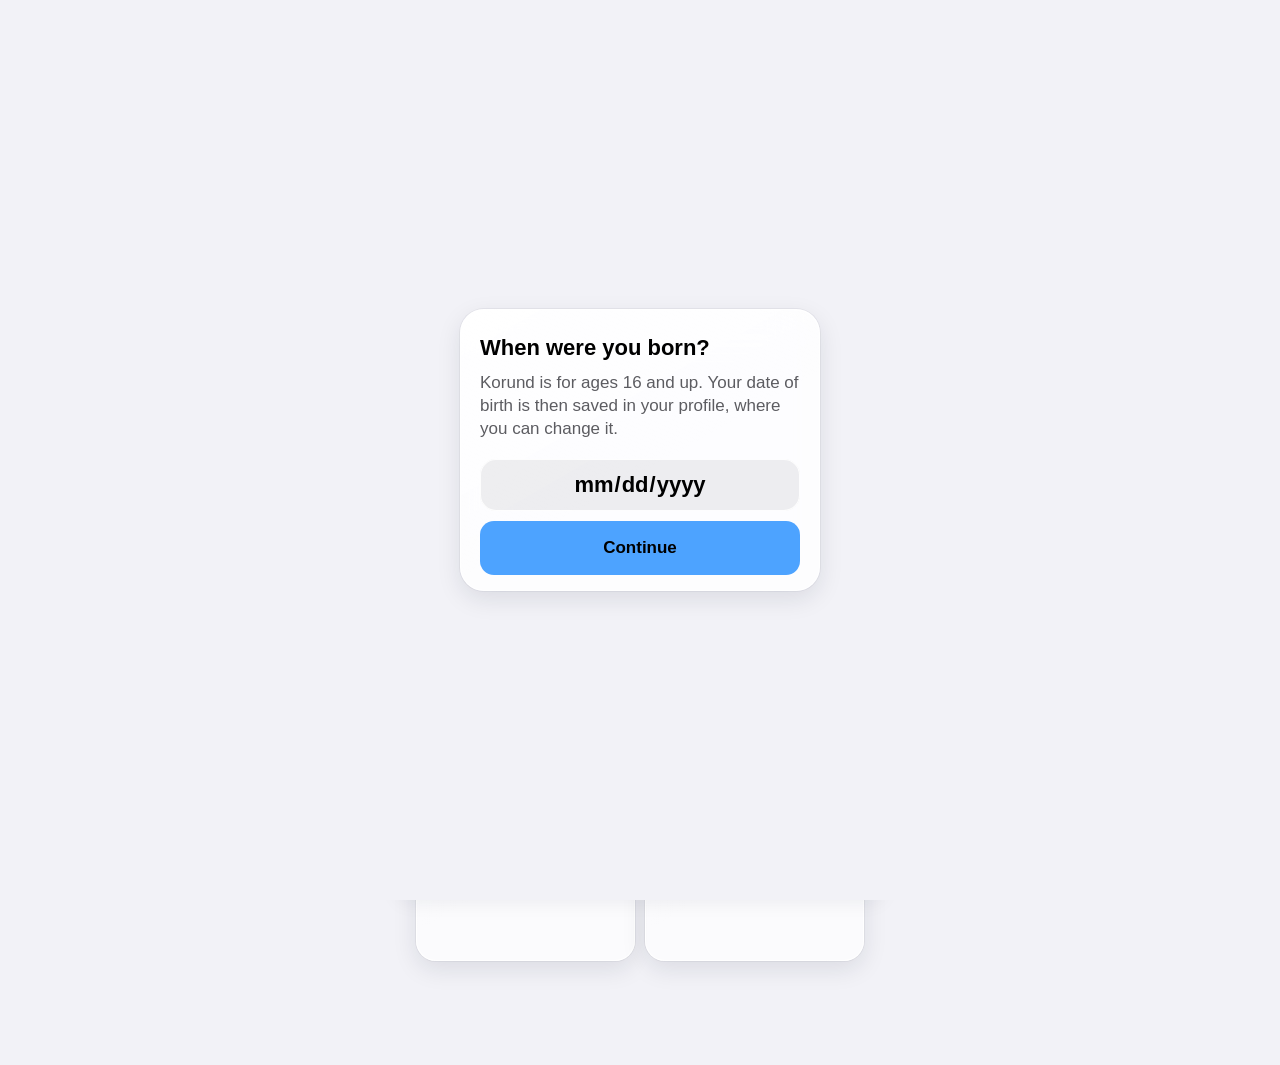
==== index.html @ 98571d49 "Version 186: Datenintegrität beim Import (andere Fassung, Feldreihenfolge, eintragIds, ohne Datum) E" ====
<!DOCTYPE html>
<html lang="de">
<head>
  <meta charset="UTF-8">
  <meta name="viewport" content="width=device-width, initial-scale=1, viewport-fit=cover, interactive-widget=resizes-content">
  <!-- Farbe der Browser- und Statusleiste, passend zum hellen oder dunklen Design -->
  <meta id="farbe-hell" name="theme-color" content="#F2F2F7" media="(prefers-color-scheme: light)">
  <meta id="farbe-dunkel" name="theme-color" content="#000000" media="(prefers-color-scheme: dark)">
  <title>Korund</title>

  <!-- PWA: Manifest (Name, Icons, Start ohne Browserleiste) und Icons -->
  <link rel="manifest" href="manifest.json">
  <link rel="icon" type="image/png" sizes="32x32" href="icons/korund-favicon-32.png">
  <link rel="apple-touch-icon" href="icons/korund-icon-platin-180.png">

  <!-- iPhone: vom Homescreen ohne Safari-Leiste starten, Statusleiste passend zum Design -->
  <meta name="mobile-web-app-capable" content="yes">
  <meta name="apple-mobile-web-app-capable" content="yes">
  <meta name="apple-mobile-web-app-title" content="Korund">
  <meta name="apple-mobile-web-app-status-bar-style" content="default">

  <!-- Ist in den Einstellungen "Dunkel" oder "Hell" gewählt, gilt das sofort, noch bevor die Seite gezeichnet wird.
       Sonst würde beim Start kurz das andere Design aufblitzen. Ohne Auswahl folgt die App dem Gerät.
       Dasselbe gilt für den Stil: Das Attribut data-stil schaltet die glass.css ein. "Glass" ist der Standard,
       auch wenn noch nichts gespeichert ist. Nur wer ausdrücklich "Klassisch" gewählt hat, bekommt es nicht. -->
  <script>
    var stilBeimStart = "glass";
    var palette;
    var farbwelt = "blau";
    try {
      var gespeichert = JSON.parse(localStorage.getItem("einstellungen"));
      if (gespeichert.stil === "klassisch") {
        stilBeimStart = "klassisch";
      }
      var design = gespeichert.design;
      if (design === "dunkel" || design === "hell") {
        document.documentElement.setAttribute("data-design", design);
      }
      // Die Akzentfarbe: Ohne Eintrag oder bei einem unbekannten Wert gilt Blau (ohne Attribut).
      // Fehlt der Eintrag in vorhandenen Einstellungen, hatte jemand die App schon vor Version 121: Er behält Limette
      // (die app.js speichert das beim Start einmal, siehe akzentUebernehmen)
      var akzent = gespeichert.akzent;
      if (akzent === undefined) {
        akzent = "limette";
      }
      if (akzent === "limette" || akzent === "rot" || akzent === "pink" || akzent === "lila") {
        document.documentElement.setAttribute("data-akzent", akzent);
      }
      // Der Look: Ohne Eintrag gilt seit Version 141 "korund". "graphit", "mockup" und "korund" setzen ein Attribut,
      // nur wer ausdrücklich "schwarz" gewählt hat, bekommt keins
      palette = gespeichert.palette;
      // Die Farbwelt des Looks Korund: ohne Eintrag oder bei einem unbekannten Wert "blau"
      if (gespeichert.farbwelt === "aurora" || gespeichert.farbwelt === "volt" || gespeichert.farbwelt === "gold" || gespeichert.farbwelt === "puls") {
        farbwelt = gespeichert.farbwelt;
      }
    } catch (fehler) {}
    if (palette === undefined || palette === null || palette === "korund") {
      palette = "korund";
    }
    if (palette === "graphit" || palette === "mockup" || palette === "korund") {
      document.documentElement.setAttribute("data-palette", palette);
    }
    document.documentElement.setAttribute("data-farbwelt", farbwelt);
    if (stilBeimStart === "glass") {
      document.documentElement.setAttribute("data-stil", "glass");
    }
  </script>

  <link rel="stylesheet" href="style.css?v=186">
  <!-- Das Design "Glass": der Standard. Wirkt nicht, wenn in den Einstellungen "Klassisch" gewählt ist -->
  <link rel="stylesheet" href="glass.css?v=186">
  <!-- Der Look "Korund" mit seinen Farbwelten (seit Version 141). Wirkt nur mit Glass im dunklen Design und data-palette="korund" -->
  <link rel="stylesheet" href="korund.css?v=186">
</head>
<body>

  <!-- Schmale Kopfzeile: erscheint, sobald der große Titel weggescrollt ist -->
  <header id="kopfzeile">Home</header>

  <!-- Seite: Home -->
  <section id="seite-home" class="seite aktiv">

    <!-- Ansicht: Übersicht. Die Karten füllt die app.js. -->
    <div id="ansicht-home" class="ansicht">
      <!-- Look Korund (seit Version 141): die Serie oben rechts. Die app.js füllt sie, die korund.css zeigt sie nur im Look Korund. -->
      <div id="home-serie" class="home-serie"></div>
      <h1 data-t="nav.home">Home</h1>
      <p id="home-datum" class="unterzeile"></p>

      <div id="home-heute" data-tour="home-heute"></div>

      <!-- Die Woche zum Blättern: mit den Pfeilen oder durch seitliches Wischen über die Tage.
           Titel, Zeitraum, Tage und Zahlen füllt die app.js. -->
      <div class="wochen-kopf home-wochen-kopf">
        <button id="home-woche-zurueck" onclick="homeWocheBlaettern(-1)" aria-label="Woche zurück" data-t-aria="log.wocheZurueck">‹</button>
        <div class="home-wochen-text" aria-live="polite">
          <h2 id="home-woche-titel" class="abschnitt"></h2>
          <div class="home-woche-unterzeile">
            <div id="home-woche-zeitraum"></div>
            <!-- Nur zu sehen, wenn eine andere Woche als die aktuelle gezeigt wird -->
            <button id="home-woche-heute" class="versteckt" onclick="homeWocheHeute()" aria-label="Zurück zu heute" data-t="heute" data-t-aria="home.zuHeute">Heute</button>
          </div>
        </div>
        <button id="home-woche-vor" onclick="homeWocheBlaettern(1)" aria-label="Woche vor" data-t-aria="log.wocheVor">›</button>
        <!-- Look Korund (seit Version 142): "Details" rechts neben "Diese Woche", öffnet den Fortschritt. Sonst ausgeblendet. -->
        <button class="home-woche-details" type="button" onclick="seiteZeigen('fortschritt')" data-t="home.details">Details</button>
      </div>
      <div id="home-woche-rahmen" data-tour="home-woche">
        <div id="home-woche"></div>
      </div>
      <div id="home-woche-zahlen" class="karte" data-tour="home-wochenzahlen"></div>

      <h2 class="abschnitt" data-t="home.letztesTraining">Letztes Training</h2>
      <div id="home-letztes" data-tour="home-letztes"></div>

      <h2 id="home-einblicke-titel" class="abschnitt" data-t="home.insights">Einblicke &amp; Auswertung</h2>

      <!-- Zwei quadratische Kacheln nebeneinander, jede mit kleinem Diagramm. Den Inhalt füllt die app.js.
           Kraft: Ein Tipp öffnet den großen Verlauf der Übung. Körpergewicht: Ein Tipp öffnet das Diagramm im Fortschritt-Tab. -->
      <div class="home-kacheln" data-tour="home-kraft">
        <div id="home-kraft"></div>
        <div id="home-gewicht"></div>
      </div>

      <!-- Look Korund (seit Version 143): welche Körperpartien erholt sind. In den anderen Looks ausgeblendet, die app.js füllt die Karte. -->
      <h2 id="home-erholung-titel" class="abschnitt" data-t="home.erholung">Erholung</h2>
      <div id="home-erholung" class="karte"></div>
    </div>

    <!-- Ansicht: Übung eintragen und die Liste der Einträge nach Wochen. Sie öffnet sich über "Übung eintragen"
         im Trainingstag (Tipp auf einen Tag in "Diese Woche") oder über "Einträge ansehen" in den Einstellungen. -->
    <div id="ansicht-log" class="ansicht versteckt">
    <button class="text-btn" onclick="homeZeigen()" data-t="zurueck.pfeil">‹ Zurück</button>
    <div class="ansicht-titel" data-t="log.titel">Übung eintragen</div>
    <p class="unterzeile" data-t="log.unterzeile">Trag dein Training ein</p>

    <div class="wochen-kopf">
      <button onclick="wocheBlaettern(-1)" aria-label="Woche zurück" data-t-aria="log.wocheZurueck">‹</button>
      <h2 id="wochen-titel" class="abschnitt"></h2>
      <button id="woche-vor" onclick="wocheBlaettern(1)" aria-label="Woche vor" data-t-aria="log.wocheVor">›</button>
    </div>
    <div id="wochenleiste"></div>

    <h2 class="abschnitt" data-t="log.neuerEintrag">Neuer Eintrag</h2>
    <button id="uebung" class="uebung-feld leer" onclick="sheetOeffnen()" data-t="log.uebungWaehlen">Übung wählen</button>
    <p id="letztesMal"></p>

    <!-- Zahlenfelder: Antippen öffnet die Zahlentastatur, die Buttons darunter ändern den Wert in Schritten -->
    <div class="eingaben">
      <div>
        <div class="rad-titel gewicht-titel">Gewicht (kg)</div>
        <input id="feld-gewicht" class="zahl-feld" type="text" inputmode="decimal" autocomplete="off" enterkeyhint="done" aria-label="Gewicht in kg">
        <div class="schnell">
          <button class="gewicht-weniger" onclick="gewichtAendern('feld-gewicht', -1)" aria-label="2,5 kg weniger">−2,5</button>
          <button class="gewicht-mehr" onclick="gewichtAendern('feld-gewicht', 1)" aria-label="2,5 kg mehr">+2,5</button>
        </div>
      </div>
      <div>
        <div class="rad-titel" data-t="wdh">Wdh.</div>
        <input id="feld-wdh" class="zahl-feld" type="text" inputmode="numeric" autocomplete="off" enterkeyhint="done" aria-label="Wiederholungen" data-t-aria="wiederholungen">
        <div class="schnell">
          <button onclick="feldAendern('feld-wdh', -1)" aria-label="Eine Wiederholung weniger" data-t-aria="wdh.weniger">−1</button>
          <button onclick="feldAendern('feld-wdh', 1)" aria-label="Eine Wiederholung mehr" data-t-aria="wdh.mehr">+1</button>
        </div>
      </div>
      <div>
        <div class="rad-titel" data-t="saetze">Sätze</div>
        <input id="feld-saetze" class="zahl-feld" type="text" inputmode="numeric" autocomplete="off" enterkeyhint="done" aria-label="Sätze" data-t-aria="saetze">
        <div class="schnell">
          <button onclick="feldAendern('feld-saetze', -1)" aria-label="Ein Satz weniger" data-t-aria="satz.weniger">−1</button>
          <button onclick="feldAendern('feld-saetze', 1)" aria-label="Ein Satz mehr" data-t-aria="satz.mehr">+1</button>
        </div>
      </div>
    </div>

    <button id="speichern" class="speichern-btn" onclick="speichern()" disabled data-t="speichern">Speichern</button>
    <button class="zweit-btn" onclick="pauseStarten(pauseStandard())" data-t="log.pauseStarten">Pause starten</button>

    <div id="liste"></div>
    </div>
  </section>

  <!-- Seite: Training -->
  <section id="seite-training" class="seite">

    <!-- Ansicht: Übersicht mit Wochenplan, Routinen und Vorlagen -->
    <div id="ansicht-uebersicht" class="ansicht">
      <!-- Look Korund (seit Version 141): der Status (Aktiv, Krank, Urlaub) oben rechts. Die app.js setzt den Text. -->
      <button id="status-knopf" class="status-knopf" onclick="statusWaehlen()"></button>
      <h1 data-t="nav.training">Training</h1>
      <!-- Im Reiter "Übungen" setzt die app.js hier einen anderen Text ein -->
      <p id="training-unterzeile" class="unterzeile" data-t="training.unterzeile">Deine Trainingspläne</p>

      <div id="laufend-karte"></div>

      <!-- Die zwei Reiter "Pläne" und "Übungen". Die Buttons baut die app.js. -->
      <div id="training-reiter" class="umschalter training-reiter" data-tour="training-reiter"></div>

      <!-- Reiter: Pläne -->
      <div id="reiter-plaene">
      <h2 class="abschnitt" data-t="wochenplan">Wochenplan</h2>
      <div id="wochenplan" class="karte wochenplan" data-tour="training-wochenplan"></div>
      <!-- Look Korund (seit Version 142): die Karte des heutigen Trainings mit „Starten“. Die app.js füllt sie, sonst ausgeblendet. -->
      <div id="training-heute" class="training-heute"></div>

      <!-- Der Rahmen um „Meine Routinen“ und „Bearbeiten“ wirkt nur im Look Korund (sonst display: contents) -->
      <div class="routinen-kopf">
        <h2 class="abschnitt" data-t="training.meineRoutinen">Meine Routinen</h2>
        <button id="routinen-bearbeiten" class="routinen-bearbeiten" type="button" onclick="routinenBearbeitenUmschalten()" data-t="routinen.bearbeiten">Bearbeiten</button>
      </div>
      <div id="routinen-liste"></div>
      <div class="routinen-knoepfe">
        <button class="zweit-btn" onclick="routineNeu()" data-t="editor.neu" data-tour="training-neu">Neue Routine</button>
        <!-- Look Korund (seit Version 142): „Vorlagen“ klappt die Vorlagen auf. Sonst ausgeblendet, dort stehen sie immer da. -->
        <button class="zweit-btn vorlagen-knopf" type="button" onclick="vorlagenUmschalten()" data-t="training.vorlagen">Vorlagen</button>
      </div>

      <h2 class="abschnitt" data-t="training.vorlagen">Vorlagen</h2>
      <p class="vorlagen-frage" data-t="vorlage.frage">Wie oft trainierst du pro Woche?</p>
      <div id="vorlagen-liste" data-tour="training-vorlagen"></div>
      </div>

      <!-- Reiter: Übungen, die Bibliothek zum Stöbern. Sie ist die Übungsauswahl aus dem Sheet, nur direkt in der Seite:
           Suche, Zurück-Pfeil mit Titel und der Inhalt, den die app.js baut. Tippen auf eine Übung öffnet ihre Erklärung. -->
      <div id="reiter-uebungen" class="versteckt">
        <div class="sheet-suche bib-suche">
          <input id="bib-suche" placeholder="Übung suchen oder eigene anlegen" data-t-platzhalter="sheet.suchfeld" autocomplete="off" enterkeyhint="search" oninput="bibliothekSuche()" onkeydown="if (event.key === 'Enter') this.blur()">
        </div>
        <div class="sheet-kopf bib-kopf">
          <button id="bib-zurueck" class="versteckt" onclick="bibliothekZurueck()" aria-label="Zurück" data-t-aria="zurueck">←</button>
          <span id="bib-titel" class="sheet-titel"></span>
        </div>
        <div id="bib-inhalt"></div>
      </div>
    </div>

    <!-- Ansicht: Vorlagen, die Varianten einer Tageszahl -->
    <div id="ansicht-varianten" class="ansicht versteckt">
      <button class="text-btn" onclick="variantenZurueck()" data-t="zurueck.pfeil">‹ Zurück</button>
      <div id="varianten-titel" class="ansicht-titel"></div>
      <div id="varianten-liste"></div>
    </div>

    <!-- Ansicht: Vorlagen, die Vorschau einer Variante mit ihren Trainingstagen -->
    <div id="ansicht-vorschau" class="ansicht versteckt">
      <button class="text-btn" onclick="vorschauZurueck()" data-t="zurueck.pfeil">‹ Zurück</button>
      <div id="vorschau-titel" class="ansicht-titel"></div>
      <p id="vorschau-info" class="vorschau-info"></p>
      <div id="vorschau-tage"></div>
      <button class="speichern-btn" onclick="vorlageUebernehmen()" data-t="vorlage.uebernehmen">Als Routinen übernehmen</button>
    </div>

    <!-- Ansicht: Routine erstellen oder bearbeiten -->
    <div id="ansicht-bearbeiten" class="ansicht versteckt">
      <button class="text-btn" onclick="routineBearbeitenAbbrechen()" data-t="abbrechen.pfeil">‹ Abbrechen</button>
      <div id="bearbeiten-titel" class="ansicht-titel">Neue Routine</div>
      <input id="routine-name" class="text-feld" placeholder="Name, z. B. Push-Tag" data-t-platzhalter="editor.name" maxlength="40">

      <h2 class="abschnitt" data-t="uebungen">Übungen</h2>
      <div id="routine-uebungen"></div>
      <button class="zweit-btn" onclick="sheetOeffnen('routine')" data-t="editor.hinzufuegen">Übung hinzufügen</button>

      <p id="routine-meldung" class="meldung"></p>
      <button class="speichern-btn" onclick="routineSpeichern()" data-t="editor.speichern">Routine speichern</button>
      <button id="routine-duplizieren" class="zweit-btn versteckt" onclick="routineDuplizierenAusEditor()" data-t="routine.duplizieren">Duplizieren</button>
    </div>

    <!-- Ansicht: Trainingsmodus, eine Übung nach der anderen -->
    <div id="ansicht-modus" class="ansicht versteckt">
      <div class="modus-kopf">
        <!-- Die Trainingsuhr: wie lange das Training schon läuft (app.js, uhrAnzeigen) -->
        <!-- Look Korund (seit Version 142): links "‹" zurück, rechts "…" mit den Optionen. Sonst ausgeblendet. -->
        <button id="modus-kopf-zurueck" class="modus-kopf-knopf" type="button" onclick="modusVerlassen()" aria-label="Zurück" data-t-aria="zurueck">‹</button>
        <span id="modus-uhr" role="timer" aria-label="Trainingsdauer" data-t-aria="modus.uhr"></span>
        <span id="modus-routine"></span>
        <button class="text-btn" onclick="trainingBeendenFragen()" data-t="modus.beenden" data-tour="modus-beenden">Beenden</button>
        <button id="modus-kopf-menue" class="modus-kopf-knopf" type="button" onclick="modusOptionenOeffnen()" aria-label="Optionen" data-t-aria="modus.optionen">…</button>
      </div>
      <div class="modus-balken"><div id="modus-fortschritt"></div></div>

      <!-- Die Übungskarte: oben das Wechseln, darunter Bild, Name und Geräte-Zeile -->
      <div class="modus-karte">
        <!-- Look Korund (seit Version 142): "ZEIT 23:41" links neben dem Wechseln. Sonst ausgeblendet. -->
        <div id="modus-zeit" class="modus-zeit"></div>
        <!-- Übung wechseln: Pfeile für vorherige und nächste, die Mitte öffnet die Übersicht aller Übungen -->
        <div class="modus-wechsel" data-tour="modus-wechsel">
          <button id="modus-zurueck" onclick="uebungWechseln(-1)" aria-label="Vorherige Übung" data-t-aria="modus.vorherige">‹</button>
          <button id="modus-schritt" class="modus-schritt" onclick="uebersichtOeffnen()"></button>
          <button id="modus-vor" onclick="uebungWechseln(1)" aria-label="Nächste Übung" data-t-aria="modus.naechste">›</button>
        </div>
        <div class="modus-uebung-zeile">
          <!-- Das Bild der Übung aus der bilder.js. Es ist nur Schmuck, deshalb aria-hidden. -->
          <div id="modus-bild" class="modus-bild" aria-hidden="true"></div>
          <!-- Look Korund (seit Version 142): die Muskelfigur statt des Übungsbilds. Sonst ausgeblendet. -->
          <div id="modus-figur" class="modus-figur" aria-hidden="true"></div>
          <div class="modus-uebung-text">
            <div class="modus-name-zeile">
              <!-- Der Name der Übung: Antippen zeigt ihren Verlauf als Diagramm -->
              <button class="ansicht-titel name-knopf" onclick="verlaufImModus()">
                <span id="modus-uebung"></span>
                <svg class="verlauf-icon" viewBox="0 0 24 24" aria-hidden="true"><path d="M3 17l5-5 4 3 8-9"/></svg>
              </button>
              <!-- Das "i" öffnet die Erklärung der Übung. Es erscheint nur, wenn es eine gibt. Der Rundgang rahmt den sichtbaren Kreis, nicht die größere Tippfläche. -->
              <button id="modus-erklaerung" class="info-knopf versteckt" onclick="erklaerungImModus()" aria-label="Erklärung" data-t-aria="erklaerung.button"><span aria-hidden="true" data-tour="modus-erklaerung">i</span></button>
            </div>
            <!-- Geräte-Zeile: Bereich und Muskelgruppe, z. B. "Maschine · Brust" -->
            <div id="modus-geraet" class="modus-geraet"></div>
          </div>
          <!-- Look Korund (seit Version 142): Übung tauschen als Symbol rechts. Sonst ausgeblendet. -->
          <button id="modus-tausch-symbol" class="modus-tausch-symbol" type="button" onclick="tauschOeffnen()" aria-label="Übung tauschen" data-t-aria="tausch.knopf">⇄</button>
        </div>
      </div>
      <!-- Look Korund (seit Version 141): das Ziel der Übung als Chips, z. B. "3 Sätze", "8–12 Wdh." und der Vorschlag "↑ 92,5 kg".
           Die app.js füllt sie immer, die korund.css zeigt sie nur im Look Korund und blendet dort #modus-ziel aus. -->
      <div id="modus-chips" class="modus-chips"></div>
      <!-- Die Zeile "Satz 2 von 3". Im Look Korund steht rechts daneben "Letztes Mal 30 × 8" (seit Version 142), sonst wirkt der Rahmen nicht (display: contents). -->
      <div class="modus-satz-zeile">
        <div id="modus-satz" class="modus-satz"></div>
        <span id="modus-letztmal" class="modus-letztmal"></span>
      </div>

      <!-- Eingabe: die Werte des nächsten Satzes als große Zahlenfelder, darunter Buttons zum Anpassen -->
      <div id="modus-eingabe">
        <div id="modus-vorbei" class="heute-label versteckt" data-t="pause.vorbei">Pause vorbei</div>
        <div class="eingaben zwei" data-tour="modus-eingabe">
          <div>
            <span class="feld-icon" aria-hidden="true"><svg viewBox="0 0 24 24"><path d="M8 12h8M5 7v10M8 5v14M16 5v14M19 7v10"/></svg></span>
            <div class="rad-titel gewicht-titel">Gewicht (kg)</div>
            <input id="t-feld-gewicht" class="zahl-feld gross" type="text" inputmode="decimal" autocomplete="off" enterkeyhint="done" aria-label="Gewicht in kg">
            <div class="schnell">
              <button class="gewicht-weniger" onclick="gewichtAendern('t-feld-gewicht', -1)" aria-label="2,5 kg weniger">−2,5</button>
              <button class="gewicht-mehr" onclick="gewichtAendern('t-feld-gewicht', 1)" aria-label="2,5 kg mehr">+2,5</button>
            </div>
          </div>
          <div>
            <span class="feld-icon" aria-hidden="true"><svg viewBox="0 0 24 24"><path d="M5 11a7 7 0 0 1 12-4l2 2M19 4v5h-5M19 13a7 7 0 0 1-12 4l-2-2M5 20v-5h5"/></svg></span>
            <div class="rad-titel" data-t="wdh">Wdh.</div>
            <input id="t-feld-wdh" class="zahl-feld gross" type="text" inputmode="numeric" autocomplete="off" enterkeyhint="done" aria-label="Wiederholungen" data-t-aria="wiederholungen">
            <div class="schnell">
              <button onclick="feldAendern('t-feld-wdh', -1)" aria-label="Eine Wiederholung weniger" data-t-aria="wdh.weniger">−1</button>
              <button onclick="feldAendern('t-feld-wdh', 1)" aria-label="Eine Wiederholung mehr" data-t-aria="wdh.mehr">+1</button>
            </div>
          </div>
        </div>
        <!-- Reps in Reserve: wie viele Wiederholungen noch gegangen wären. Die Angabe ist freiwillig. -->
        <div class="rir" data-tour="modus-rir">
          <div class="rad-titel" data-t="modus.rir">Reps in Reserve (optional)</div>
          <div id="modus-rir" class="umschalter"></div>
          <!-- Aufwärmsatz: Nur im Look Korund zu sehen. Ein W-Satz zählt nicht zum Ziel und nicht zum Volumen. -->
          <button id="modus-w" class="w-knopf" type="button" aria-pressed="false" onclick="aufwaermenUmschalten()" aria-label="Aufwärmsatz" data-t-aria="w.aria">W</button>
        </div>
        <button class="speichern-btn gross" onclick="satzFertigPruefen()" data-t="modus.satzFertig" data-tour="modus-satz-fertig">Satz fertig</button>
      </div>

      <!-- Pause: großer Countdown. Solange er läuft, ist die Eingabe ausgeblendet. -->
      <div id="modus-pause" class="versteckt" data-tour="modus-pause">
        <div class="heute-label" data-t="pause">Pause</div>
        <div id="modus-countdown" class="modus-countdown"></div>
        <!-- Look Korund (seit Version 142): welcher Satz gerade gespeichert wurde. Sonst ausgeblendet. -->
        <div id="modus-gespeichert" class="modus-gespeichert"></div>
        <div class="karten-knoepfe">
          <button class="knopf" onclick="pauseAendern(-15)">−15 s</button>
          <button class="knopf" onclick="pauseAendern(15)">+15 s</button>
          <button class="knopf" onclick="pauseUeberspringen()" data-t="ueberspringen">Überspringen</button>
        </div>
        <!-- Look Korund (seit Version 142): "Pause überspringen" unten am Rand. Sonst ausgeblendet. -->
        <button id="modus-pause-weiter" class="speichern-btn gross modus-pause-weiter" type="button" onclick="pauseUeberspringen()" data-t="pause.ueberspringen">Pause überspringen</button>
        <p id="modus-naechstes" class="modus-ziel"></p>
        <!-- Look Korund (seit Version 142): die Karte "Als Nächstes" mit Figur, Name und Ziel. Sonst ausgeblendet. -->
        <div id="modus-als-naechstes" class="karte modus-als-naechstes"></div>
      </div>
      <!-- Look Korund (seit Version 142): unten links der Knopf für die Optionen neben "Satz fertig" bzw. "Pause überspringen". Sonst ausgeblendet. -->
      <button id="modus-optionen-knopf" class="modus-optionen-knopf" type="button" onclick="modusOptionenOeffnen()" aria-label="Optionen" data-t-aria="modus.optionen"><svg viewBox="0 0 24 24" aria-hidden="true"><path d="M4 7h9M17 7h3M4 17h3M11 17h9"/><circle cx="15" cy="7" r="2.2"/><circle cx="9" cy="17" r="2.2"/></svg></button>

      <!-- Nach dem letzten Ziel-Satz: weiter zur nächsten Übung oder noch ein Satz -->
      <div id="modus-wahl" class="versteckt">
        <button id="modus-wahl-weiter" class="speichern-btn" onclick="uebungBeenden()">Nächste Übung</button>
        <button class="zweit-btn" onclick="extraSatzStarten()" data-t="modus.extraSatz">+ Satz</button>
      </div>

      <!-- Die zwei kleinen Buttons nebeneinander: links tauschen (Gerät besetzt oder nicht da), rechts weiter zur nächsten Übung -->
      <div class="modus-neben">
        <button id="modus-tausch" class="zweit-btn leise" onclick="tauschOeffnen()" data-t="tausch.knopf">⇄ Übung tauschen</button>
        <button id="modus-weiter" class="klein-btn" onclick="uebungBeenden()">Übung überspringen</button>
      </div>

      <!-- Die Sätze der Übung als Tabelle: erledigte (Antippen öffnet das Bearbeiten), der aktuelle und die offenen. Die Zeilen baut die app.js. -->
      <div id="modus-saetze"></div>

      <p id="modus-ziel" class="modus-ziel"></p>
      <p id="modus-hinweis" class="modus-hinweis"></p>
      <!-- Das letzte Training dieser Übung als kleine Tabelle. Die Zeilen baut die app.js. -->
      <div id="modus-letztes"></div>
      <!-- Notizen je Übung (seit Version 141): z. B. Sitzhöhe oder Griff. Gespeichert beim Tippen, gilt für die Übung in jedem Training. -->
      <div class="karte modus-notiz">
        <label for="modus-notiz-feld" class="rad-titel" data-t="notiz.titel">Notizen</label>
        <textarea id="modus-notiz-feld" rows="2" maxlength="300" placeholder="z. B. Sitzhöhe 4, Griff eng" data-t-platzhalter="notiz.platzhalter" oninput="notizSpeichern()"></textarea>
      </div>
    </div>

    <!-- Ansicht: Zusammenfassung nach dem Training -->
    <div id="ansicht-fertig" class="ansicht versteckt">
      <div class="ansicht-titel" data-t="fertig.titel">Geschafft!</div>
      <p id="fertig-text" class="unterzeile"></p>

      <!-- Der Bericht (seit Version 131): erst die Dauer, dann der Gesamt-Kraftrang mit den neuen Rekorden. Die Rang-Karte baut die app.js. -->
      <div id="fertig-dauer-karte" class="karte fertig-dauer">
        <div id="fertig-dauer" class="kachel-zahl"></div>
        <div class="kachel-titel" data-t="fertig.dauer">Dauer</div>
      </div>
      <div id="fertig-rang"></div>

      <div class="kacheln">
        <div class="karte">
          <div id="fertig-uebungen" class="kachel-zahl">0</div>
          <div class="kachel-titel" data-t="uebungen">Übungen</div>
        </div>
        <div class="karte">
          <div id="fertig-saetze" class="kachel-zahl">0</div>
          <div class="kachel-titel" data-t="saetze">Sätze</div>
        </div>
        <div class="karte kachel-breit">
          <div id="fertig-gewicht" class="kachel-zahl">0 kg</div>
          <div class="kachel-titel" data-t="fertig.bewegt">Bewegtes Gewicht</div>
        </div>
      </div>

      <!-- Seit Version 133: öffnet den Zeitverlauf. Nur zu sehen, wenn jeder Satz des Trainings eine Zeit hat. -->
      <button id="fertig-zeit" class="zweit-btn versteckt" onclick="zeitverlaufOeffnen()" data-t="zeit.titel">Zeitverlauf</button>
      <button class="speichern-btn" onclick="trainingAnsichtZeigen('uebersicht')" data-t="fertig.knopf">Fertig</button>
    </div>
  </section>

  <!-- Seite: Fortschritt -->
  <section id="seite-fortschritt" class="seite">
    <!-- Look Korund (seit Version 142): Zeile über dem Titel und die Reiter Kraft, Körper, Statistik. In den anderen Looks ausgeblendet.
         data-teil sagt, in welchem Reiter ein Teil steht. Es ändert am Aussehen der anderen Looks nichts. -->
    <p id="fortschritt-ueber" class="fortschritt-ueber" data-t="fortschritt.ueber">Letzte 30 Tage</p>
    <h1 data-t="nav.fortschritt">Fortschritt</h1>
    <p class="unterzeile" data-t="fortschritt.unterzeile">Deine Zahlen auf einen Blick</p>
    <div id="fortschritt-reiter" class="umschalter fortschritt-reiter"></div>

    <h2 class="abschnitt" data-t="fortschritt.statistik" data-teil="statistik">Statistik</h2>
    <div class="kacheln" data-tour="fortschritt-statistik" data-teil="statistik">
      <div class="karte">
        <div id="stat-workouts" class="kachel-zahl">0</div>
        <div class="kachel-titel" data-t="fortschritt.workouts">Workouts gesamt</div>
      </div>
      <div class="karte">
        <div id="stat-gewicht" class="kachel-zahl">0 kg</div>
        <div class="kachel-titel" data-t="fortschritt.gesamtgewicht">Bewegtes Gesamtgewicht</div>
      </div>
      <div class="karte">
        <div id="stat-uebungen" class="kachel-zahl">0</div>
        <div class="kachel-titel" data-t="fortschritt.verschiedene">Verschiedene Übungen</div>
      </div>
      <div class="karte">
        <div id="stat-serie" class="kachel-zahl">0</div>
        <div id="stat-serie-titel" class="kachel-titel"></div>
      </div>
    </div>
    <!-- Look Korund (seit Version 143): der Reiter Statistik mit großer Zahl, Kacheln und Volumen je Partie. Die app.js füllt ihn, sonst ausgeblendet. -->
    <div id="statistik-korund" class="statistik-korund" data-teil="statistik"></div>
    <!-- Konstanz: Trainingstage der letzten Wochen als Raster. Nur im Look Korund zu sehen, den Inhalt baut die app.js. -->
    <div id="konstanz" class="karte konstanz" data-teil="kraft"></div>

    <h2 id="kg-abschnitt" class="abschnitt" data-t="koerpergewicht" data-teil="koerper">Körpergewicht</h2>
    <div class="karte mess-karte" data-tour="fortschritt-gewicht" data-teil="koerper">
      <!-- Look Korund (seit Version 143): die Überschrift steht dort in der Karte, sonst ausgeblendet -->
      <div class="mess-label" data-t="koerpergewicht">Körpergewicht</div>
      <!-- Kopf mit dem letzten Eintrag und Zeitraum des Diagramms: Beides baut die app.js -->
      <div id="kg-kopf" class="mess-kopf"></div>
      <div id="kg-zeitraum" class="umschalter"></div>
      <div id="kg-diagramm"></div>
      <div id="kg-legende" class="legende">
        <span><i class="legende-linie"></i><span data-t="fortschritt.schnitt">7-Tage-Schnitt</span></span>
        <span><i class="legende-punkt"></i><span data-t="fortschritt.messung">Messung</span></span>
      </div>
    </div>
    <!-- Look Korund (seit Version 143): Körperfett und Magermasse als Kacheln. Die app.js füllt sie, sonst ausgeblendet. -->
    <div id="koerper-kacheln" class="koerper-kacheln" data-teil="koerper"></div>
    <button class="zweit-btn" onclick="gewichtSheetOeffnen()" data-t="fortschritt.gewichtEintragen" data-tour="fortschritt-eintragen" data-teil="koerper">Gewicht eintragen</button>
    <!-- "Alle Einträge": Der Button klappt den Kalender mit allen Messungen auf und zu. Am Anfang ist er zu.
         Den Inhalt des Kalenders baut die app.js. -->
    <button id="kg-klapp-btn" data-teil="koerper" class="zweit-btn" aria-expanded="false" aria-controls="kg-klapp" onclick="messKalenderKlappen('kg')"><span data-t="messung.alleEintraege">Alle Einträge</span><span class="klapp-pfeil" aria-hidden="true">▾</span></button>
    <div id="kg-klapp" data-teil="koerper" class="klapp"><div class="klapp-innen">
      <div id="kg-kalender" class="karte kalender"></div>
    </div></div>

    <h2 class="abschnitt" data-t="fortschritt.veraenderung" data-teil="koerper">Veränderung im 7-Tage-Schnitt</h2>
    <div id="kg-kacheln" data-teil="koerper" class="kacheln" data-tour="fortschritt-veraenderung"></div>

    <!-- Körperfett: derselbe Aufbau wie beim Körpergewicht. Es lässt sich allein oder beim Gewicht mit eintragen. -->
    <h2 class="abschnitt" data-t="koerperfett" data-teil="koerper">Körperfett</h2>
    <div class="karte" data-teil="koerper">
      <div id="fett-kopf" class="mess-kopf"></div>
      <div id="fett-zeitraum" class="umschalter"></div>
      <div id="fett-diagramm"></div>
      <div id="fett-legende" class="legende">
        <span><i class="legende-linie"></i><span data-t="fortschritt.schnitt">7-Tage-Schnitt</span></span>
        <span><i class="legende-punkt"></i><span data-t="fortschritt.messung">Messung</span></span>
      </div>
    </div>
    <button class="zweit-btn" data-teil="koerper" onclick="fettSheetOeffnen()" data-t="fortschritt.fettEintragen">Körperfett eintragen</button>
    <button id="fett-klapp-btn" data-teil="koerper" class="zweit-btn" aria-expanded="false" aria-controls="fett-klapp" onclick="messKalenderKlappen('fett')"><span data-t="messung.alleEintraege">Alle Einträge</span><span class="klapp-pfeil" aria-hidden="true">▾</span></button>
    <div id="fett-klapp" data-teil="koerper" class="klapp"><div class="klapp-innen">
      <div id="fett-kalender" class="karte kalender"></div>
    </div></div>

    <h2 id="kraft-abschnitt" class="abschnitt" data-t="fortschritt.kraft" data-teil="kraft">Kraftentwicklung</h2>
    <div id="fortschritt-uebungen" data-teil="kraft"></div>
  </section>

  <!-- Seite: Gym -->
  <section id="seite-gym" class="seite">
    <h1 data-t="nav.gym">Gym</h1>
    <!-- Das Gym-Spiel (spiel/index.html) läuft hier in einem eigenen Fenster, die app.js lädt es beim ersten Öffnen -->
    <iframe id="gym-spiel" title="Korund Gym"></iframe>
  </section>

  <!-- Seite: Profil. Karte, Raster und Reiter füllt die app.js. -->
  <section id="seite-profil" class="seite">
    <div class="profil-kopf">
      <div>
        <h1 data-t="nav.profil">Profil</h1>
        <p class="unterzeile" data-t="profil.unterzeile">Dein Training auf einen Blick</p>
      </div>
      <button class="rund-btn" onclick="einstOeffnen()" aria-label="Einstellungen" data-t-aria="einst.titel" data-tour="profil-zahnrad"><span class="icon" data-icon="zahnrad"></span></button>
    </div>

    <!-- Erinnerung ans Backup: erscheint nur, wenn das letzte zu lange her ist -->
    <div id="backup-hinweis"></div>

    <!-- Look Korund (seit Version 143): Die Karte zerfällt dort in zwei Karten (profil-oben, profil-aktivitaet).
         In den anderen Looks sind beide Hüllen display: contents und ändern nichts. -->
    <div id="profil-karte" class="karte profil-karte">
      <div id="profil-oben" class="profil-oben">
      <div class="profil-person" data-tour="profil-person">
        <div id="profil-avatar" class="avatar"></div>
        <div class="profil-namen">
          <div id="profil-name" class="routine-name"></div>
          <div id="profil-benutzer" class="routine-info"></div>
        </div>
      </div>
      <div id="profil-zahlen" class="home-zahlen profil-zahlen"></div>
      <button class="profil-btn" onclick="einstOeffnen('profil')" data-t="profil.bearbeiten">Profil bearbeiten</button>
      </div>

      <div id="profil-aktivitaet" class="profil-aktivitaet">
      <!-- Aktivität: ein Feld pro Tag, eine Spalte pro Woche. Die Tage stehen fest, die Wochen lassen sich seitlich wischen. -->
      <div class="raster-kopf">
        <span class="raster-titel" data-t="raster.titel">Aktivität</span>
        <span id="raster-anzahl"></span>
      </div>
      <div class="raster" data-tour="profil-raster">
        <div id="raster-tage" class="raster-tage" aria-hidden="true"></div>
        <div id="raster-rollen" class="raster-rollen">
          <div id="raster-monate" class="raster-monate" aria-hidden="true"></div>
          <div id="raster-felder" class="raster-felder"></div>
        </div>
      </div>
      <button id="raster-info" class="raster-info" onclick="rasterTagOeffnen()"></button>
      <div class="raster-legende" aria-hidden="true">
        <span data-t="raster.weniger">Weniger</span>
        <i class="raster-feld"></i><i class="raster-feld stufe-1"></i><i class="raster-feld stufe-2"></i><i class="raster-feld stufe-3"></i><i class="raster-feld stufe-4"></i>
        <span data-t="raster.mehr">Mehr</span>
      </div>
      </div>
    </div>

    <div id="profil-reiter" class="umschalter profil-reiter" data-tour="profil-reiter"></div>
    <div id="profil-reiter-inhalt"></div>
  </section>

  <!-- Navigationsleiste: Die Icons sind einfache, selbst gezeichnete Linien-Grafiken (SVG) -->
  <nav id="navigation" data-tour="navigation">
    <button id="nav-home" class="nav-btn aktiv" onclick="seiteZeigen('home')">
      <span class="nav-icon"><svg viewBox="0 0 24 24"><path d="M3 20h18M5 20V9l7-5 7 5v11M10 20v-6h4v6"/></svg></span>
      <span data-t="nav.home">Home</span>
    </button>
    <button id="nav-training" class="nav-btn" onclick="seiteZeigen('training')">
      <span class="nav-icon"><svg viewBox="0 0 24 24"><path d="M3 9v6M6 6v12M18 6v12M21 9v6M6 12h12"/></svg></span>
      <span data-t="nav.training">Training</span>
    </button>
    <button id="nav-fortschritt" class="nav-btn" onclick="seiteZeigen('fortschritt')">
      <span class="nav-icon"><svg viewBox="0 0 24 24"><path d="M3 20h18M6 20v-6M12 20V5M18 20v-10"/></svg></span>
      <span data-t="nav.fortschritt">Fortschritt</span>
    </button>
    <button id="nav-gym" class="nav-btn" onclick="seiteZeigen('gym')">
      <span class="nav-icon"><svg viewBox="0 0 24 24"><path d="M3 20h18M5 20V5h14v15M9 9h2M13 9h2M9 13h2M13 13h2M10 20v-3h4v3"/></svg></span>
      <span data-t="nav.gym">Gym</span>
    </button>
    <button id="nav-profil" class="nav-btn" onclick="seiteZeigen('profil')">
      <span class="nav-icon"><svg viewBox="0 0 24 24"><circle cx="12" cy="8" r="4"/><path d="M4 20c0-4 4-6 8-6s8 2 8 6"/></svg></span>
      <span data-t="nav.profil">Profil</span>
    </button>
  </nav>

  <!-- Pausentimer als schmale Leiste über der Navigation, überall außer im Trainingsmodus -->
  <div id="pause-leiste">
    <span class="heute-label" data-t="pause">Pause</span>
    <span id="pause-leiste-rest"></span>
    <button class="pause-leiste-zeit" onclick="pauseAendern(-15)">−15 s</button>
    <button class="pause-leiste-zeit" onclick="pauseAendern(15)">+15 s</button>
    <button onclick="pauseUeberspringen()" aria-label="Pause beenden" data-t-aria="pause.beenden">✕</button>
  </div>

  <!-- Hinweis auf eine neue Version: erscheint über der Navigationsleiste -->
  <button id="update-hinweis" onclick="updateLaden()" data-t="update">Neue Version verfügbar – tippen zum Aktualisieren</button>

  <!-- Bestätigung nach dem Verwerfen eines Trainings: bleibt kurz stehen und bietet "Rückgängig" an -->
  <div id="verworfen-hinweis" role="status">
    <span data-t="modus.verworfen">Training verworfen</span>
    <button onclick="verwerfenRueckgaengig()" data-t="rueckgaengig">Rückgängig</button>
  </div>

  <!-- Bestätigung nach "Training löschen" im Trainingstag: bleibt kurz stehen und bietet "Rückgängig" an -->
  <div id="geloescht-hinweis" role="status">
    <span data-t="tag.geloescht">Training gelöscht</span>
    <button onclick="tagLoeschenRueckgaengig()" data-t="rueckgaengig">Rückgängig</button>
  </div>

  <!-- Bestätigung nach "Übung tauschen" mit "Auch in der Routine ändern": bleibt kurz stehen und bietet "Rückgängig" an -->
  <div id="routine-hinweis" role="status">
    <span data-t="tausch.routineGeaendert">Routine geändert</span>
    <button onclick="routineTauschRueckgaengig()" data-t="rueckgaengig">Rückgängig</button>
  </div>

  <!-- Hinweis, wenn das Speichern nicht geklappt hat: erscheint ab dem zweiten Fehlschlag statt des Dialogs -->
  <div id="speicher-hinweis" role="status">
    <span data-t="speicher.fehlerKurz">Nicht gespeichert</span>
    <button onclick="speicherHinweisSchliessen()" data-t="schliessen">Schließen</button>
  </div>

  <!-- Meldung "Neuer Rang" oder "Neues Abzeichen": Antippen öffnet die Abzeichen im Profil -->
  <div id="rang-hinweis" role="status">
    <button id="rang-hinweis-text" onclick="rangMeldungOeffnen()"></button>
    <button class="rang-hinweis-zu" onclick="rangMeldungSchliessen()" aria-label="Schließen" data-t-aria="schliessen">✕</button>
  </div>

  <div id="sheet-hintergrund" onclick="sheetSchliessen()"></div>
  <div id="sheet">
    <div class="sheet-griff"></div>
    <div class="sheet-kopf">
      <button id="sheet-zurueck" class="versteckt" onclick="sheetZurueck()" aria-label="Zurück" data-t-aria="zurueck">←</button>
      <span id="sheet-titel">Muskelgruppe</span>
      <button onclick="sheetSchliessen()" aria-label="Schließen" data-t-aria="schliessen">✕</button>
    </div>
    <!-- Suche über alle Übungen. Gibt es den Namen noch nicht, lässt sich daraus eine eigene Übung anlegen. -->
    <div class="sheet-suche">
      <input id="sheet-suche" placeholder="Übung suchen oder eigene anlegen" data-t-platzhalter="sheet.suchfeld" autocomplete="off" enterkeyhint="search" oninput="sheetSucheGeaendert()" onkeydown="if (event.key === 'Enter') this.blur()">
    </div>
    <!-- Nur beim Tauschen im Trainingsmodus: Der Schalter ersetzt die Übung auch in der Routine. Er ist bei jedem Öffnen aus. -->
    <button id="tausch-schalter" class="sheet-schalter versteckt" role="switch" aria-checked="false" onclick="tauschSchalterUmlegen()">
      <span data-t="tausch.auchRoutine">Auch in der Routine ändern</span>
      <span class="schalter-bild" aria-hidden="true"></span>
    </button>
    <div id="sheet-inhalt"></div>
  </div>

  <!-- Sheet: eigene Übung anlegen oder bearbeiten. Es liegt über der Übungsauswahl. Den Inhalt der Auswahlfelder setzt die app.js. -->
  <div id="selbst-sheet" class="zusatz-sheet">
    <div class="sheet-griff"></div>
    <div class="sheet-kopf">
      <span id="selbst-titel" class="sheet-titel"></span>
      <button onclick="selbstFormSchliessen()" aria-label="Schließen" data-t-aria="schliessen">✕</button>
    </div>
    <div class="zusatz-inhalt">
      <label class="form-titel" for="selbst-name" data-t="selbst.name">Name</label>
      <input id="selbst-name" class="form-feld" maxlength="60" autocomplete="off" enterkeyhint="done" data-t-platzhalter="selbst.namePlatzhalter" placeholder="z. B. Landmine Press" oninput="selbstNameGeaendert()" onkeydown="if (event.key === 'Enter') this.blur()">
      <p id="selbst-name-meldung" class="meldung form-meldung"></p>
      <div id="selbst-vorhanden"></div>

      <label class="form-titel" for="selbst-haupt" data-t="selbst.haupt">Hauptmuskelgruppe</label>
      <select id="selbst-haupt" class="form-feld" onchange="selbstHauptGeaendert()"></select>
      <p id="selbst-haupt-meldung" class="meldung form-meldung"></p>

      <div class="form-titel" data-t="selbst.hilfs">Hilfsmuskeln (optional)</div>
      <div id="selbst-hilfs" class="wahl-knoepfe"></div>

      <div class="form-titel" data-t="selbst.art">Art</div>
      <div id="selbst-art" class="umschalter"></div>
      <p id="selbst-art-hinweis" class="meldung form-meldung"></p>

      <button class="speichern-btn" onclick="selbstSpeichern()" data-t="speichern">Speichern</button>
      <button id="selbst-loeschen" class="zweit-btn versteckt" onclick="selbstLoeschenFragen()" data-t="selbst.loeschen">Übung löschen</button>
    </div>
  </div>



  <!-- Abgedunkelter Hintergrund für die beiden Sheets darunter -->
  <div id="zusatz-hintergrund" onclick="zusatzSheetsSchliessen()"></div>

  <!-- Sheet: Verlauf einer Übung als Diagramm -->
  <div id="verlauf-sheet" class="zusatz-sheet">
    <div class="sheet-griff"></div>
    <div class="sheet-kopf">
      <!-- Der Name der Übung: Antippen öffnet die Liste, um zu einer anderen Übung zu wechseln -->
      <button id="verlauf-titel" class="sheet-titel titel-knopf" onclick="kraftWahlOeffnen('verlauf')"></button>
      <button onclick="zusatzSheetsSchliessen()" aria-label="Schließen" data-t-aria="schliessen">✕</button>
    </div>
    <div class="zusatz-inhalt">
      <!-- Öffnet die Erklärung der Übung. Der Button erscheint nur, wenn es eine gibt. -->
      <button id="verlauf-erklaerung" class="erklaerung-btn versteckt" onclick="erklaerungImVerlauf()" data-t="erklaerung.button">Erklärung</button>
      <div id="verlauf-art" class="umschalter"></div>
      <div id="verlauf-zeitraum" class="umschalter klein"></div>
      <div id="verlauf-diagramm"></div>
      <!-- Veränderung des letzten Werts über vier Abstände: Die Kacheln baut die app.js -->
      <h2 id="verlauf-kacheln-titel" class="abschnitt" data-t="verlauf.veraenderung">Veränderung</h2>
      <div id="verlauf-kacheln" class="kacheln"></div>
      <!-- Der Fortschritts-Rang der Übung: Die Karte baut die app.js -->
      <div id="verlauf-rang"></div>
      <p id="verlauf-hinweis" class="meldung"></p>
    </div>
  </div>

  <!-- Sheet: Übung für den Verlauf wählen. Es liegt über dem Verlauf, deshalb steht es im HTML danach. Die Liste füllt die app.js. -->
  <div id="kraft-sheet" class="zusatz-sheet">
    <div class="sheet-griff"></div>
    <div class="sheet-kopf">
      <span class="sheet-titel" data-t="kraft.waehlen">Übung wählen</span>
      <button onclick="kraftWahlSchliessen()" aria-label="Schließen" data-t-aria="schliessen">✕</button>
    </div>
    <div id="kraft-sheet-liste" class="zusatz-inhalt"></div>
  </div>

  <!-- Sheet: Erklärung einer Übung. Es liegt über dem Verlauf, deshalb steht es im HTML danach. Den Inhalt baut die app.js. -->
  <div id="erklaerung-sheet" class="zusatz-sheet">
    <div class="sheet-griff"></div>
    <div class="sheet-kopf">
      <span id="erklaerung-titel" class="sheet-titel"></span>
      <button onclick="erklaerungSchliessen()" aria-label="Schließen" data-t-aria="schliessen">✕</button>
    </div>
    <div id="erklaerung-inhalt" class="zusatz-inhalt"></div>
  </div>

  <!-- Sheet: Körpergewicht oder Körperfett eintragen. Titel und was zu sehen ist, stellt die app.js beim Öffnen ein. -->
  <div id="gewicht-sheet" class="zusatz-sheet">
    <div class="sheet-griff"></div>
    <div class="sheet-kopf">
      <span id="gewicht-sheet-titel" class="sheet-titel" data-t="koerpergewicht">Körpergewicht</span>
      <button onclick="zusatzSheetsSchliessen()" aria-label="Schließen" data-t-aria="schliessen">✕</button>
    </div>
    <div class="zusatz-inhalt">
      <!-- Der Tag der Messung: heute oder ein früherer Tag -->
      <div class="datum-eingabe">
        <label class="rad-titel" for="feld-messdatum" data-t="messung.datum">Datum</label>
        <input id="feld-messdatum" class="datum-feld" type="date" onchange="messDatumGeaendert()">
      </div>
      <div id="gewicht-sheet-rad" class="kg-rad">
        <div class="rad-titel gewicht-titel">Gewicht (kg)</div>
        <div class="rad-rahmen"><div id="rad-koerpergewicht" class="rad"></div></div>
      </div>
      <!-- Körperfett: beim Gewicht freiwillig. Bleibt das Feld dort leer, wird nur das Gewicht gespeichert. -->
      <div class="fett-eingabe">
        <label id="fett-feld-titel" class="rad-titel" for="feld-koerperfett" data-t="messung.fettFeld">Körperfett in % (optional)</label>
        <input id="feld-koerperfett" class="zahl-feld" type="text" inputmode="decimal" autocomplete="off" enterkeyhint="done" placeholder="–" onblur="koerperfettFeldPruefen()" onkeydown="if (event.key === 'Enter') this.blur()">
      </div>
      <!-- Look Korund (seit Version 143): das Ziel für das Körpergewicht. Es speichert sich beim Verlassen des Feldes. Sonst ausgeblendet. -->
      <div id="ziel-eingabe" class="fett-eingabe ziel-eingabe">
        <label id="ziel-feld-titel" class="rad-titel" for="feld-zielgewicht" data-t="ziel.feldKurz">Ziel (optional)</label>
        <input id="feld-zielgewicht" class="zahl-feld" type="text" inputmode="decimal" autocomplete="off" enterkeyhint="done" placeholder="–" onblur="zielGewichtFeldPruefen()" onkeydown="if (event.key === 'Enter') this.blur()">
      </div>
      <button class="speichern-btn" onclick="gewichtSpeichern()" data-t="speichern">Speichern</button>
    </div>
  </div>

  <!-- Sheet: alle Übungen des laufenden Trainings, Antippen springt zu der Übung -->
  <!-- Look Korund (seit Version 142): der Status als eigenes Sheet mit drei Karten. In den anderen Looks fragt ein kurzer Dialog. -->
  <div id="status-sheet" class="zusatz-sheet">
    <div class="sheet-griff"></div>
    <div class="sheet-kopf">
      <span class="sheet-titel" data-t="status.titel">Dein Status</span>
      <button onclick="zusatzSheetsSchliessen()" aria-label="Schließen" data-t-aria="schliessen">✕</button>
    </div>
    <div class="zusatz-inhalt">
      <p class="status-sheet-text" data-t="status.text"></p>
      <div id="status-sheet-liste" role="radiogroup"></div>
      <button class="speichern-btn" type="button" onclick="statusUebernehmen()" data-t="status.uebernehmen">Übernehmen</button>
    </div>
  </div>

  <!-- Look Korund (seit Version 144): Zusatz-Training an einem Tag ohne Plan. Drei Karten wie im Status-Sheet, die app.js füllt sie. -->
  <div id="zusatztraining-sheet" class="zusatz-sheet">
    <div class="sheet-griff"></div>
    <div class="sheet-kopf">
      <span class="sheet-titel" data-t="zusatz.titel">Zusatz-Training</span>
      <button onclick="zusatzSheetsSchliessen()" aria-label="Schließen" data-t-aria="schliessen">✕</button>
    </div>
    <div class="zusatz-inhalt">
      <p class="status-sheet-text" data-t="zusatz.text"></p>
      <div id="zusatztraining-liste" class="status-sheet-liste" role="radiogroup"></div>
      <button class="speichern-btn" type="button" onclick="zusatzTrainingWeiter()" data-t="rueckblick.weiter">Weiter</button>
    </div>
  </div>

  <!-- Look Korund (seit Version 144): eigene Seiten über der App (Serie, Vorschlag von Korund, Geräte, Einschränkungen, Rückblick).
       Kopf mit Zurück, Titel und rechts einem kurzen Text, darunter Inhalt und unten die Knöpfe. Die app.js füllt sie, nur die korund.css zeigt sie. -->
  <div id="korund-seite" role="dialog" aria-modal="true" aria-labelledby="korund-seite-titel">
    <div class="korund-seite-kopf">
      <button id="korund-seite-zurueck" type="button" aria-label="Zurück">‹</button>
      <h1 id="korund-seite-titel"></h1>
      <span id="korund-seite-rechts"></span>
    </div>
    <div id="korund-seite-inhalt"></div>
    <div id="korund-seite-unten"></div>
  </div>

  <div id="uebungen-sheet" class="zusatz-sheet">
    <div class="sheet-griff"></div>
    <div class="sheet-kopf">
      <span class="sheet-titel" data-t="uebungen">Übungen</span>
      <button onclick="zusatzSheetsSchliessen()" aria-label="Schließen" data-t-aria="schliessen">✕</button>
    </div>
    <div id="uebungen-sheet-liste" class="zusatz-inhalt"></div>
  </div>

  <!-- Sheet: die Übungen, die für ein Bewegungsmuster zählen. Titel und Liste füllt die app.js. -->
  <div id="muster-sheet" class="zusatz-sheet">
    <div class="sheet-griff"></div>
    <div class="sheet-kopf">
      <span id="muster-sheet-titel" class="sheet-titel"></span>
      <button onclick="zusatzSheetsSchliessen()" aria-label="Schließen" data-t-aria="schliessen">✕</button>
    </div>
    <div id="muster-sheet-liste" class="zusatz-inhalt"></div>
  </div>

  <!-- Sheet: Vorschau der Teilen-Karte mit den Rängen. Das Bild zeichnet die app.js. -->
  <div id="teilen-sheet" class="zusatz-sheet">
    <div class="sheet-griff"></div>
    <div class="sheet-kopf">
      <span class="sheet-titel" data-t="teilen.titel">Rang teilen</span>
      <button onclick="zusatzSheetsSchliessen()" aria-label="Schließen" data-t-aria="schliessen">✕</button>
    </div>
    <div class="zusatz-inhalt">
      <img id="teilen-bild" class="teilen-bild" alt="">
      <p id="teilen-meldung" class="meldung"></p>
      <button id="teilen-ausfuehren" class="speichern-btn" onclick="teilenAusfuehren()" data-t="teilen">Teilen</button>
      <button class="zweit-btn" onclick="zusatzSheetsSchliessen()" data-t="abbrechen">Abbrechen</button>
    </div>
  </div>

  <!-- Sheet: ein Tag mit seinem Training (alle Übungen und Sätze) oder dem, was geplant ist.
       Es öffnet sich auf Home und im Profil. Den Inhalt füllt die app.js. -->
  <div id="tag-sheet" class="zusatz-sheet">
    <div class="sheet-griff"></div>
    <div class="sheet-kopf">
      <span id="tag-sheet-titel" class="sheet-titel"></span>
      <button onclick="zusatzSheetsSchliessen()" aria-label="Schließen" data-t-aria="schliessen">✕</button>
    </div>
    <div id="tag-sheet-inhalt" class="zusatz-inhalt"></div>
  </div>

  <!-- Sheet (seit Version 133): der Zeitverlauf des gerade beendeten Trainings, Uhrzeit je Übung und je Satz.
       Es öffnet sich aus dem Bericht nach dem Training. Den Inhalt füllt die app.js. -->
  <div id="zeit-sheet" class="zusatz-sheet">
    <div class="sheet-griff"></div>
    <div class="sheet-kopf">
      <span class="sheet-titel" data-t="zeit.titel">Zeitverlauf</span>
      <button onclick="zusatzSheetsSchliessen()" aria-label="Schließen" data-t-aria="schliessen">✕</button>
    </div>
    <div id="zeit-sheet-inhalt" class="zusatz-inhalt"></div>
  </div>

  <!-- Sheet: einen eingetragenen Satz ändern oder löschen. Es liegt über dem Trainingstag, deshalb steht es im HTML danach. -->
  <div id="satz-sheet" class="zusatz-sheet">
    <div class="sheet-griff"></div>
    <div class="sheet-kopf">
      <span id="satz-sheet-titel" class="sheet-titel"></span>
      <button onclick="satzSheetSchliessen()" aria-label="Schließen" data-t-aria="schliessen">✕</button>
    </div>
    <div class="zusatz-inhalt">
      <p id="satz-sheet-uebung" class="tag-zusammenfassung"></p>
      <div class="eingaben zwei">
        <div>
          <div class="rad-titel gewicht-titel">Gewicht (kg)</div>
          <input id="s-feld-gewicht" class="zahl-feld" type="text" inputmode="decimal" autocomplete="off" enterkeyhint="done" aria-label="Gewicht in kg">
          <div class="schnell">
            <button class="gewicht-weniger" onclick="gewichtAendern('s-feld-gewicht', -1)" aria-label="2,5 kg weniger">−2,5</button>
            <button class="gewicht-mehr" onclick="gewichtAendern('s-feld-gewicht', 1)" aria-label="2,5 kg mehr">+2,5</button>
          </div>
        </div>
        <div>
          <div class="rad-titel" data-t="wdh">Wdh.</div>
          <input id="s-feld-wdh" class="zahl-feld" type="text" inputmode="numeric" autocomplete="off" enterkeyhint="done" aria-label="Wiederholungen" data-t-aria="wiederholungen">
          <div class="schnell">
            <button onclick="feldAendern('s-feld-wdh', -1)" aria-label="Eine Wiederholung weniger" data-t-aria="wdh.weniger">−1</button>
            <button onclick="feldAendern('s-feld-wdh', 1)" aria-label="Eine Wiederholung mehr" data-t-aria="wdh.mehr">+1</button>
          </div>
        </div>
      </div>
      <div class="rir">
        <div class="rad-titel" data-t="modus.rir">Reps in Reserve (optional)</div>
        <div id="satz-rir" class="umschalter"></div>
        <button id="satz-w" class="w-knopf" type="button" aria-pressed="false" onclick="satzWUmschalten()" aria-label="Aufwärmsatz" data-t-aria="w.aria">W</button>
      </div>
      <button class="speichern-btn" onclick="satzSpeichern()" data-t="speichern">Speichern</button>
      <button class="zweit-btn gefahr" onclick="satzLoeschenFragen()" data-t="satz.loeschen">Satz löschen</button>
    </div>
  </div>

  <!-- Einstellungen: füllen den ganzen Bildschirm. Sichtbar ist immer eine Ansicht: die Übersicht oder eine Unterseite.
       Oben links steht ✕ zum Schließen, auf einer Unterseite ‹ zurück zur Übersicht. -->
  <div id="einst-sheet">
    <div class="einst-kopf">
      <button id="einst-links" onclick="einstLinks()"></button>
      <span id="einst-titel"></span>
    </div>
    <div id="einst-inhalt">

      <!-- Übersicht -->
      <div id="einst-ansicht-haupt" class="einst-ansicht">
        <h2 class="abschnitt" data-t="profil.konto">Konto</h2>
        <div class="karte einst-liste" data-tour="einst-konto">
        <button class="einst-zeile" onclick="einstZeigen('profil')">
          <span class="icon einst-icon" data-icon="person"></span>
          <span class="einst-titel" data-t="nav.profil">Profil</span>
          <span class="einst-pfeil" aria-hidden="true">›</span>
        </button>
        <button class="einst-zeile bald" data-platzhalter onclick="baldHinweis('konto')">
          <span class="icon einst-icon" data-icon="schloss"></span>
          <span class="einst-text">
            <span class="einst-titel" data-t="einst.konto">Konto</span>
            <span class="einst-unter" data-t="einst.bald">Bald verfügbar</span>
          </span>
        </button>
        <button class="einst-zeile bald" data-platzhalter onclick="baldHinweis('abo')">
          <span class="icon einst-icon" data-icon="karte"></span>
          <span class="einst-text">
            <span class="einst-titel" data-t="einst.abo">Abo verwalten</span>
            <span class="einst-unter" data-t="einst.bald">Bald verfügbar</span>
          </span>
        </button>
        <button class="einst-zeile bald" data-platzhalter onclick="baldHinweis('blockiert')">
          <span class="icon einst-icon" data-icon="gesperrt"></span>
          <span class="einst-text">
            <span class="einst-titel" data-t="einst.blockiert">Blockierte Nutzer</span>
            <span class="einst-unter" data-t="einst.bald">Bald verfügbar</span>
          </span>
        </button>
        </div>
        <p id="bald-hinweis" class="einst-fuss" data-platzhalter></p>

        <h2 class="abschnitt" data-t="einst.titel">Einstellungen</h2>
        <div class="karte einst-liste" data-tour="einst-allgemein">
        <button class="einst-zeile" onclick="einstZeigen('einheiten')">
          <span class="icon einst-icon" data-icon="waage"></span>
          <span class="einst-titel" data-t="profil.einheiten">Einheiten</span>
          <span id="einst-wert-einheiten" class="einst-wert"></span>
          <span class="einst-pfeil" aria-hidden="true">›</span>
        </button>
        <button class="einst-zeile" onclick="einstZeigen('design')">
          <span class="icon einst-icon" data-icon="design"></span>
          <span class="einst-titel" data-t="design">Design</span>
          <span id="einst-wert-design" class="einst-wert"></span>
          <span class="einst-pfeil" aria-hidden="true">›</span>
        </button>
        <button class="einst-zeile" onclick="einstZeigen('sprache')">
          <span class="icon einst-icon" data-icon="globus"></span>
          <span class="einst-titel" data-t="profil.sprache">Sprache</span>
          <span id="einst-wert-sprache" class="einst-wert"></span>
          <span class="einst-pfeil" aria-hidden="true">›</span>
        </button>
        </div>

        <h2 class="abschnitt" data-t="nav.training">Training</h2>
        <div class="karte einst-liste" data-tour="einst-pause">
          <div class="einst-zeile umbruch">
            <span class="icon einst-icon" data-icon="stoppuhr"></span>
            <span class="einst-titel" data-t="profil.standardPause">Standard-Pause</span>
            <div class="stufen">
              <button onclick="pauseStandardAendern(-15)" aria-label="15 Sekunden kürzer" data-t-aria="profil.pauseKuerzer">−</button>
              <span id="pause-standard"></span>
              <button onclick="pauseStandardAendern(15)" aria-label="15 Sekunden länger" data-t-aria="profil.pauseLaenger">+</button>
            </div>
          </div>
        </div>
        <p class="einst-fuss" data-t="profil.pauseHinweis">Gilt, wenn bei der Übung in der Routine nichts anderes eingestellt ist.</p>
        <!-- Der Schalter für den Vorschlag im Trainingsmodus. Ob er an ist, steht in aria-checked, die app.js setzt es. -->
        <div id="steigern-karte" class="karte einst-liste">
          <button id="steigern-schalter" class="einst-zeile" role="switch" aria-checked="true" onclick="steigernUmlegen()">
            <span class="icon einst-icon" data-icon="steigern"></span>
            <span class="einst-titel" data-t="einst.steigern">Gewicht automatisch steigern</span>
            <span class="schalter-bild" aria-hidden="true"></span>
          </button>
        </div>
        <p class="einst-fuss" data-t="einst.steigernHinweis">Hast du beim letzten Mal in allen Sätzen das obere Ende deiner Wiederholungen geschafft, steht im Training gleich mehr Gewicht im Feld.</p>

        <h2 class="abschnitt" data-t="profil.daten">Daten</h2>
        <div id="einst-daten-karte" class="karte einst-liste" data-tour="einst-daten">
          <!-- Cloud-Backup (seit Version 146): öffnet die Unterseite zum Anmelden, Sichern und Holen -->
          <button class="einst-zeile" onclick="einstZeigen('cloud')">
            <span class="icon einst-icon" data-icon="wolke"></span>
            <span class="einst-text">
              <span class="einst-titel" data-t="cloud.titel">Cloud-Backup</span>
              <span id="cloud-zuletzt" class="einst-unter"></span>
            </span>
            <span class="einst-pfeil" aria-hidden="true">›</span>
          </button>
          <button class="einst-zeile" onclick="backupExportieren()">
            <span class="icon einst-icon" data-icon="export"></span>
            <span class="einst-text">
              <span class="einst-titel" data-t="backup.exportieren">Backup exportieren</span>
              <span id="backup-zuletzt" class="einst-unter"></span>
            </span>
            <span class="einst-pfeil" aria-hidden="true">›</span>
          </button>
          <button class="einst-zeile" onclick="document.getElementById('backup-datei').click()">
            <span class="icon einst-icon" data-icon="import"></span>
            <span class="einst-titel" data-t="backup.importieren">Backup importieren</span>
            <span class="einst-pfeil" aria-hidden="true">›</span>
          </button>
          <button class="einst-zeile" onclick="eintraegeAnsehen()">
            <span class="icon einst-icon" data-icon="liste"></span>
            <span class="einst-titel" data-t="einst.eintraege">Einträge ansehen</span>
            <span class="einst-pfeil" aria-hidden="true">›</span>
          </button>
          <input id="backup-datei" class="unsichtbar" type="file" accept=".json,application/json" onchange="backupDateiGewaehlt(this)">
        </div>
        <p id="daten-meldung" class="einst-fuss"></p>
        <p id="backup-nur-hier" class="einst-fuss" data-t="backup.nurHier">Deine Daten liegen nur auf diesem Gerät. Ein Backup schützt sie.</p>

        <!-- Folge uns: Die Adressen stehen oben in der app.js. Ohne Adresse bleibt die Zeile ausgeblendet. -->
        <div id="einst-folgen" class="versteckt">
          <h2 class="abschnitt" data-t="einst.folgen">Folge uns</h2>
          <div class="karte einst-liste">
            <a id="folgen-instagram" class="einst-zeile versteckt" target="_blank" rel="noopener">
              <span class="icon einst-icon" data-icon="link"></span>
              <span class="einst-titel">Instagram</span>
              <span class="einst-pfeil" aria-hidden="true">›</span>
            </a>
            <a id="folgen-tiktok" class="einst-zeile versteckt" target="_blank" rel="noopener">
              <span class="icon einst-icon" data-icon="link"></span>
              <span class="einst-titel">TikTok</span>
              <span class="einst-pfeil" aria-hidden="true">›</span>
            </a>
            <a id="folgen-youtube" class="einst-zeile versteckt" target="_blank" rel="noopener">
              <span class="icon einst-icon" data-icon="link"></span>
              <span class="einst-titel">YouTube</span>
              <span class="einst-pfeil" aria-hidden="true">›</span>
            </a>
          </div>
        </div>

        <h2 class="abschnitt" data-t="einst.support">Support</h2>
        <div class="karte einst-liste" data-tour="einst-support">
        <button class="einst-zeile" onclick="einstZeigen('faq')">
          <span class="icon einst-icon" data-icon="frage"></span>
          <span class="einst-titel" data-t="einst.faq">FAQ</span>
          <span class="einst-pfeil" aria-hidden="true">›</span>
        </button>
        <button class="einst-zeile" onclick="einstZeigen('ueber')">
          <span class="icon einst-icon" data-icon="info"></span>
          <span class="einst-titel" data-t="einst.ueber">Über</span>
          <span class="einst-pfeil" aria-hidden="true">›</span>
        </button>
        <!-- Öffnet die Unterseite "Anleitung" mit allen Rundgängen aus der einfuehrung.js -->
        <button class="einst-zeile" onclick="einstZeigen('anleitung')">
          <span class="icon einst-icon" data-icon="anleitung"></span>
          <span class="einst-titel" data-t="tour.titel">Anleitung</span>
          <span class="einst-pfeil" aria-hidden="true">›</span>
        </button>
        </div>
      </div>

      <!-- Unterseite: Cloud-Backup (seit Version 146). Sichtbar ist einer der drei Teile: Anmelden, neues Passwort setzen
           (seit Version 148, nach dem Link aus der Mail „Passwort vergessen“), angemeldet. Welcher, entscheidet cloudAnzeigen in der app.js. -->
      <div id="einst-ansicht-cloud" class="einst-ansicht versteckt">
        <div id="cloud-abgemeldet">
          <p class="einst-fuss" data-t="cloud.erklaerung">Mit Anmeldung sichert Korund dein Backup nach jedem Training in der Cloud. Auf einem neuen Handy holst du es mit derselben E-Mail und deinem Passwort zurück.</p>
          <label class="form-titel" for="cloud-feld-email" data-t="cloud.email">E-Mail</label>
          <input id="cloud-feld-email" class="form-feld" type="email" inputmode="email" autocomplete="username" autocapitalize="none" autocorrect="off" spellcheck="false" enterkeyhint="next" placeholder="name@beispiel.de" data-t-platzhalter="cloud.emailPlatzhalter">
          <label class="form-titel" for="cloud-feld-passwort" data-t="cloud.passwort">Passwort</label>
          <input id="cloud-feld-passwort" class="form-feld" type="password" autocomplete="current-password" enterkeyhint="go" placeholder="mindestens 8 Zeichen" data-t-platzhalter="cloud.passwortPlatzhalter" onkeydown="if (event.key === 'Enter') cloudAnmelden(false)">
          <button id="cloud-anmelden" class="speichern-btn" onclick="cloudAnmelden(false)" data-t="cloud.anmelden">Anmelden</button>
          <button id="cloud-registrieren" class="zweit-btn" onclick="cloudAnmelden(true)" data-t="cloud.registrieren">Neues Konto erstellen</button>
          <button id="cloud-vergessen" class="text-btn" onclick="cloudPasswortVergessen()" data-t="cloud.vergessen">Passwort vergessen?</button>
          <p class="einst-fuss" data-t="cloud.datenschutz">Gespeichert wird dein Backup bei Supabase, Region laut Einrichtung EU (Frankfurt). Körperfett, Notizen, Einschränkungen, Auszeiten und Rückblick-Antworten bleiben auf dem Gerät. Andere Nutzer können es nicht lesen.</p>
        </div>
        <div id="cloud-neu" class="versteckt">
          <p class="einst-fuss" data-t="cloud.neuErklaerung">Neues Passwort hier setzen, dann in der App wie gewohnt anmelden.</p>
          <label class="form-titel" for="cloud-feld-neu" data-t="cloud.neuesPasswort">Neues Passwort</label>
          <input id="cloud-feld-neu" class="form-feld" type="password" autocomplete="new-password" enterkeyhint="done" placeholder="mindestens 8 Zeichen" data-t-platzhalter="cloud.passwortPlatzhalter" onkeydown="if (event.key === 'Enter') cloudPasswortSetzen()">
          <button id="cloud-setzen" class="speichern-btn" onclick="cloudPasswortSetzen()" data-t="cloud.setzen">Passwort speichern</button>
        </div>
        <div id="cloud-angemeldet" class="versteckt">
          <div class="karte einst-liste">
            <div class="einst-zeile">
              <span class="icon einst-icon" data-icon="person"></span>
              <span class="einst-text">
                <span class="einst-titel" data-t="cloud.angemeldetAls">Angemeldet als</span>
                <span id="cloud-konto" class="einst-unter"></span>
              </span>
            </div>
            <button id="cloud-sichern" class="einst-zeile" onclick="cloudSichern(true, false)">
              <span class="icon einst-icon" data-icon="export"></span>
              <span class="einst-text">
                <span class="einst-titel" data-t="cloud.jetzt">Jetzt sichern</span>
                <span id="cloud-stand" class="einst-unter"></span>
              </span>
              <span class="einst-pfeil" aria-hidden="true">›</span>
            </button>
            <button id="cloud-holen" class="einst-zeile" onclick="cloudHolen()">
              <span class="icon einst-icon" data-icon="import"></span>
              <span class="einst-titel" data-t="cloud.holen">Aus der Cloud holen</span>
              <span class="einst-pfeil" aria-hidden="true">›</span>
            </button>
          </div>
          <p class="einst-fuss" data-t="cloud.automatisch">Nach jedem Training sichert Korund von selbst. Gesichert wird dasselbe wie beim Backup-Export.</p>
          <button class="zweit-btn" onclick="cloudAbmeldenFragen()" data-t="cloud.abmelden">Abmelden</button>
          <button id="cloud-loeschen" class="zweit-btn gefahr" onclick="cloudLoeschenFragen()" data-t="cloud.loeschen">Konto und Cloud-Backup löschen</button>
        </div>
        <p id="cloud-meldung" class="meldung form-meldung" role="status"></p>
      </div>

      <!-- Unterseite: Name und Benutzername -->
      <div id="einst-ansicht-profil" class="einst-ansicht versteckt">
        <label class="form-titel" for="profil-feld-name" data-t="profil.name">Name</label>
        <input id="profil-feld-name" class="form-feld" autocomplete="off" enterkeyhint="done" placeholder="Dein Name" data-t-platzhalter="profil.namePlatzhalter" oninput="profilFelderGeaendert()" onkeydown="if (event.key === 'Enter') this.blur()">
        <p id="profil-name-meldung" class="meldung form-meldung"></p>

        <label class="form-titel" for="profil-feld-benutzer" data-t="profil.benutzername">Benutzername</label>
        <input id="profil-feld-benutzer" class="form-feld" autocomplete="off" autocapitalize="none" autocorrect="off" spellcheck="false" enterkeyhint="done" placeholder="benutzername" data-t-platzhalter="profil.benutzerPlatzhalter" oninput="profilFelderGeaendert()" onkeydown="if (event.key === 'Enter') this.blur()">
        <p id="profil-benutzer-meldung" class="meldung form-meldung"></p>

        <p class="einst-fuss" data-t="profil.nurHier">Name und Benutzername bleiben auf diesem Gerät und stehen im Backup.</p>

        <!-- Freiwillige Angaben zur Person. Die Möglichkeiten der beiden Auswahlfelder baut die app.js. -->
        <label class="form-titel" for="profil-feld-geschlecht" data-t="profil.geschlecht">Geschlecht</label>
        <select id="profil-feld-geschlecht" class="form-feld" onchange="profilFelderGeaendert()"></select>
        <!-- Seit Version 172: nur bei Divers und ohne Angabe zu sehen (profilFelderGeaendert) -->
        <div id="profil-rangtabelle-zeile">
          <label class="form-titel" for="profil-feld-rangtabelle" data-t="profil.rangTabelle">Rang-Tabelle</label>
          <select id="profil-feld-rangtabelle" class="form-feld"></select>
          <p class="einst-fuss" data-t="profil.rangTabelleText">Gilt für die Kraft-Ränge. Bei Männlich und Weiblich richtet sie sich nach dem Geschlecht.</p>
        </div>

        <label class="form-titel" for="profil-feld-geburt" data-t="profil.geburtstag">Geburtstag</label>
        <input id="profil-feld-geburt" class="datum-feld" type="date" oninput="profilFelderGeaendert()" onchange="profilFelderGeaendert()">
        <div id="profil-geburt-zeile" class="geburt-zeile versteckt">
          <span id="profil-alter"></span>
          <button class="text-btn" onclick="profilGeburtLeeren()" data-t="loeschen">Löschen</button>
        </div>
        <p id="profil-geburt-meldung" class="meldung form-meldung"></p>

        <label class="form-titel" for="profil-feld-aktivitaet" data-t="profil.aktivitaet">Aktivitätsniveau</label>
        <select id="profil-feld-aktivitaet" class="form-feld" onchange="profilFelderGeaendert()"></select>
        <p id="profil-aktivitaet-text" class="meldung form-meldung"></p>

        <p class="einst-fuss" data-t="profil.angabenHinweis">Diese Angaben nutzt der Coach für Empfehlungen. Mit Cloud-Backup sind sie auch dort gesichert.</p>
        <button class="speichern-btn" onclick="profilSpeichern()" data-t="speichern">Speichern</button>
      </div>

      <!-- Unterseite: Einheiten. Die Umschalter baut die app.js. -->
      <div id="einst-ansicht-einheiten" class="einst-ansicht versteckt">
        <div class="karte einst-liste">
          <div class="einst-zeile">
            <span class="einst-titel" data-t="gewicht">Gewicht</span>
            <div id="einheit-gewicht" class="umschalter"></div>
          </div>
          <div class="einst-zeile">
            <span class="einst-titel" data-t="profil.laenge">Länge</span>
            <div id="einheit-laenge" class="umschalter"></div>
          </div>
        </div>
        <p class="einst-fuss" data-t="profil.einheitenHinweis">Deine Daten bleiben beim Umschalten unverändert, nur Anzeige und Eingabe werden umgerechnet. Die Länge gilt für spätere Körpermaße.</p>
      </div>

      <!-- Unterseite: Design -->
      <div id="einst-ansicht-design" class="einst-ansicht versteckt">
        <div id="design-auswahl" class="umschalter gross"></div>
        <p class="einst-fuss" data-t="design.hinweis">„System“ folgt der Einstellung deines Geräts.</p>
        <!-- Der Stil: Klassisch oder Glass. Den Umschalter baut die app.js. -->
        <h2 class="abschnitt" data-t="stil">Stil</h2>
        <div id="stil-auswahl" class="umschalter gross"></div>
        <p class="einst-fuss" data-t="stil.hinweis">„Glass“ zeigt Karten und Leisten als halbtransparentes Glas. Anordnung und Funktionen bleiben gleich.</p>
        <!-- Die Akzentfarbe: eine Reihe aus Farbpunkten. Die Punkte baut die app.js. -->
        <h2 class="abschnitt" data-t="akzent">Farbe</h2>
        <div id="akzent-auswahl" role="group" aria-label="Farbe" data-t-aria="akzent"></div>
        <!-- Der Look: Korund, Schwarz, Graphit oder Mockup. Den Umschalter baut die app.js, in Klassisch ist er gesperrt. -->
        <h2 class="abschnitt" data-t="palette">Look</h2>
        <div id="palette-auswahl" class="umschalter gross"></div>
        <p class="einst-fuss" data-t="palette.hinweis">Der Look gilt nur mit „Glass“ im dunklen Design. „Korund“ ist das neue Design, „Schwarz“ das bisherige. Bei „Graphit“ und „Mockup“ zeigt die gewählte Farbe „Heute“ und deinen Fortschritt.</p>
        <!-- Die Farbwelt (seit Version 141): nur im Look Korund. Die Zeilen baut die app.js. -->
        <h2 class="abschnitt" data-t="farbwelt">Farbwelt</h2>
        <div id="farbwelt-auswahl" class="karte einst-liste"></div>
        <p class="einst-fuss" data-t="farbwelt.hinweis">Die Farbwelt gilt im Look „Korund“. Sie färbt Fortschritt, Knöpfe und das K auf Home.</p>
      </div>

      <!-- Unterseite: Sprache -->
      <div id="einst-ansicht-sprache" class="einst-ansicht versteckt">
        <div id="sprache-auswahl" class="umschalter gross"></div>
      </div>

      <!-- Unterseite: FAQ. Fragen und Antworten stehen in der texte.js. -->
      <div id="einst-ansicht-faq" class="einst-ansicht versteckt">
        <div id="faq-liste"></div>
      </div>

      <!-- Unterseite: Anleitung. Jede Zeile startet einen Rundgang aus der einfuehrung.js, rechts steht ein Haken, wenn er gesehen ist.
           Haken und gesperrten Trainingsmodus setzt einfuehrungAnleitungAnzeigen beim Öffnen der Seite. -->
      <div id="einst-ansicht-anleitung" class="einst-ansicht versteckt">
        <div class="karte einst-liste">
          <button class="einst-zeile" onclick="einfuehrungStarten('home')">
            <span class="einst-titel" data-t="nav.home">Home</span>
            <span class="einst-wert" role="img" data-tour-haken="home" data-t-aria="tour.gesehen">✓</span>
          </button>
          <button class="einst-zeile" onclick="einfuehrungStarten('training')">
            <span class="einst-titel" data-t="nav.training">Training</span>
            <span class="einst-wert" role="img" data-tour-haken="training" data-t-aria="tour.gesehen">✓</span>
          </button>
          <button id="anleitung-modus" class="einst-zeile" onclick="einfuehrungStarten('modus')">
            <span class="einst-titel" data-t="tour.modus">Trainingsmodus</span>
            <span class="einst-wert" role="img" data-tour-haken="modus" data-t-aria="tour.gesehen">✓</span>
          </button>
          <button class="einst-zeile" onclick="einfuehrungStarten('fortschritt')">
            <span class="einst-titel" data-t="nav.fortschritt">Fortschritt</span>
            <span class="einst-wert" role="img" data-tour-haken="fortschritt" data-t-aria="tour.gesehen">✓</span>
          </button>
          <button class="einst-zeile" onclick="einfuehrungStarten('profil')">
            <span class="einst-titel" data-t="nav.profil">Profil</span>
            <span class="einst-wert" role="img" data-tour-haken="profil" data-t-aria="tour.gesehen">✓</span>
          </button>
          <button class="einst-zeile" onclick="einfuehrungStarten('einstellungen')">
            <span class="einst-titel" data-t="einst.titel">Einstellungen</span>
            <span class="einst-wert" role="img" data-tour-haken="einstellungen" data-t-aria="tour.gesehen">✓</span>
          </button>
        </div>
        <p class="einst-fuss" data-t="tour.anleitungText">Tippe auf einen Bereich, dann zeige ich ihn dir noch einmal.</p>
        <p id="anleitung-modus-hinweis" class="einst-fuss" data-t="tour.modusHinweis">Starte ein Training, dann zeige ich dir den Trainingsmodus.</p>
        <div id="anleitung-zuruecksetzen" class="karte einst-liste">
          <button class="einst-zeile" onclick="einfuehrungZuruecksetzenFragen()">
            <span class="einst-titel" data-t="tour.zuruecksetzen">Alle zurücksetzen</span>
          </button>
        </div>
      </div>

      <!-- Unterseite: Über -->
      <div id="einst-ansicht-ueber" class="einst-ansicht versteckt">
        <div class="karte einst-liste">
          <div class="einst-zeile">
            <span class="einst-titel" data-t="ueber.app">App</span>
            <span class="einst-wert">Korund</span>
          </div>
          <div id="ueber-version-zeile" class="einst-zeile" onclick="einfuehrungDiagnoseTipp()">
            <span class="einst-titel" data-t="ueber.version">Version</span>
            <span id="ueber-version" class="einst-wert"></span>
          </div>
        </div>
        <p class="einst-fuss" data-t="ueber.text">Korund ist eine Trainings-App für Krafttraining.</p>
        <p class="einst-fuss" data-t="ueber.lokal">Ohne Cloud-Backup bleiben alle Daten auf diesem Gerät.</p>
      </div>
    </div>
  </div>

  <!-- Frage vor dem Import: vorhandene Einträge ergänzen oder ersetzen? -->
  <div id="dialog-hintergrund">
    <div id="dialog">
      <h2 data-t="backup.importieren">Backup importieren</h2>
      <p id="dialog-text"></p>
      <button class="dialog-btn haupt" onclick="importAusfuehren('ergaenzen')" data-t="backup.ergaenzen">Ergänzen (vorhandene behalten)</button>
      <button class="dialog-btn" onclick="importAusfuehren('ersetzen')" data-t="backup.ersetzen">Ersetzen (vorhandene löschen)</button>
      <button class="dialog-btn leise" onclick="importAbbrechen()" data-t="abbrechen">Abbrechen</button>
    </div>
  </div>

  <!-- Allgemeine Rückfrage, z. B. vor dem Löschen einer Routine. Text und Buttons setzt die app.js. -->
  <div id="frage-hintergrund">
    <div id="frage">
      <h2 id="frage-titel"></h2>
      <p id="frage-text"></p>
      <div id="frage-knoepfe"></div>
    </div>
  </div>

  <!-- Prüfung beim Start (seit Version 164): Alter und Gesundheitsfragen, gebaut von startPruefungZeigen in der app.js -->
  <div id="start-ebene" role="dialog" aria-modal="true" aria-labelledby="start-titel">
    <div id="start-box">
      <h2 id="start-titel"></h2>
      <p id="start-text"></p>
      <div id="start-inhalt"></div>
      <div id="start-knoepfe"></div>
    </div>
  </div>

<!-- Erst die Texte, die Übungsdaten und die Übungsbilder, dann die App, die alles benutzt -->
<script src="texte.js?v=186"></script>
<script src="uebungen.js?v=186"></script>
<script src="erklaerungen.js?v=186"></script>
<script src="erklaerungen-brust.js"></script>
<script src="erklaerungen-latissimus.js"></script>
<script src="erklaerungen-trizeps.js"></script>
<script src="erklaerungen-quadrizeps.js"></script>
<script src="erklaerungen-bizeps.js"></script>
<script src="erklaerungen-ruecken-oben.js"></script>
<script src="erklaerungen-schulter-vorn.js"></script>
<script src="erklaerungen-schulter-hinten.js"></script>
<script src="erklaerungen-bauch-schraeg.js"></script>
<script src="erklaerungen-bauch.js"></script>
<script src="erklaerungen-schulter-seite.js"></script>
<script src="erklaerungen-ruecken-unten.js"></script>
<script src="erklaerungen-trapez.js"></script>
<script src="erklaerungen-po.js"></script>
<script src="erklaerungen-waden.js"></script>
<script src="erklaerungen-unterarme.js"></script>
<script src="erklaerungen-nachtrag.js"></script>
<script src="erklaerungen-beinbeuger.js"></script>
<script src="erklaerungen-abduktoren.js"></script>
<script src="erklaerungen-adduktoren.js"></script>
<script src="erklaerungen-ganzkoerper.js"></script>
<script src="raenge.js?v=186"></script>
<script src="bilder.js?v=186"></script>
<script src="vorlagen.js?v=186"></script>
<script src="figuren.js?v=186"></script>
<!-- Die Einführung (Rundgang durch die App). Sie steht ohne ?v=N da, wie die erklaerungen-*.js -->
<script src="einfuehrung.js"></script>
<!-- Supabase für das Cloud-Backup (seit Version 146). Die Version steht im Dateinamen, deshalb ohne ?v=N -->
<script src="supabase-2.117.2.js"></script>
<script src="app.js?v=186"></script>

</body>
</html>
---- style.css ----
/* Farben an einer Stelle: Hier änderst du das ganze Farbschema */
:root {
  --hintergrund: #000000;
  --karte: #1C1C1E;
  --rand: rgba(255, 255, 255, 0.07);
  --text: #FFFFFF;
  --text-leise: #98989F;
  /* Die Akzentfarbe (seit Version 121 Blau als Standard). Die Werte als Zahlen (-rgb) braucht es für die durchsichtigen Töne.
     --akzent-schrift: der Ton für Text und Linien im dunklen Design. Etwas heller als --akzent (bei Limette derselbe),
     damit er auch auf der getönten Fläche aktiver Umschalter 4,5 : 1 erreicht.
     --akzent-dunkel: der dunkle Ton für Text und Linien im hellen Design.
     --akzent-schimmer-rgb: der Ton des Schimmers im hellen Design.
     --akzent-grund-oben und -unten: der helle Grund hinter den Licht-Flecken im hellen Glass.
     --akzent-signal: der Ton für "Heute", aktiven Tab und Fortschritt in den Looks "Graphit" und "Mockup" (glass.css). */
  --akzent-rgb: 77, 163, 255;
  --akzent-dunkel: #0A53B1;
  --akzent-dunkel-rgb: 10, 83, 177;
  --akzent-schimmer-rgb: 60, 127, 199;
  --akzent-grund-oben: #F5F7FA;
  --akzent-grund-unten: #ECF0F5;
  --akzent-signal: #71B5FF;
  --akzent-signal-rgb: 113, 181, 255;
  /* Akzent für gefüllte Flächen (Buttons), darauf steht dunkle Schrift */
  --akzent: #4DA3FF;
  --akzent-schrift: #71B5FF;
  /* Akzent für Text und dünne Linien: muss sich vom Hintergrund abheben */
  --akzent-text: var(--akzent-schrift);
  --akzent-leicht: rgba(var(--akzent-rgb), 0.15);
  --auf-akzent: #000000;
  /* Rot für Aktionen, die etwas löschen */
  --gefahr: #FF453A;
  /* Dezente Fläche für Felder und Buttons, die auf einer Karte liegen */
  --fuellung: rgba(255, 255, 255, 0.09);
  --griff: rgba(255, 255, 255, 0.3);
  --text-aus: rgba(255, 255, 255, 0.3);
  /* Schleier hinter Sheet und Dialog */
  --abdunklung: rgba(0, 0, 0, 0.5);
  --abdunklung-stark: rgba(0, 0, 0, 0.6);
  /* Milchglas: halbtransparente Fläche, der Inhalt dahinter wird weichgezeichnet */
  --glas: rgba(22, 22, 24, 0.72);
  --glas-sheet: rgba(30, 30, 32, 0.78);
  --glas-filter: saturate(180%) blur(24px);
  /* Glas-Karten im Trainingsmodus: feiner heller Rand, Glanz von oben links, weicher Schatten, grüner Schimmer dahinter */
  --glas-rand: rgba(255, 255, 255, 0.13);
  --glas-glanz: rgba(255, 255, 255, 0.09);
  --glas-schatten: 0 12px 32px rgba(0, 0, 0, 0.45);
  --glas-schimmer: rgba(var(--akzent-rgb), 0.11);
  color-scheme: dark;
}

/* Helles Design: überschreibt die Farben von oben. Die Farben stehen zweimal da, weil es zwei Wege dorthin gibt.
   1. Das Gerät steht auf "hell" und in den Einstellungen ist nicht "Dunkel" gewählt. */
@media (prefers-color-scheme: light) {
  :root:not([data-design="dunkel"]) {
    --hintergrund: #F2F2F7;
    --karte: #FFFFFF;
    --rand: rgba(60, 60, 67, 0.12);
    --text: #000000;
    --text-leise: #6C6C70;
    /* Limettengrün wäre auf Weiß kaum lesbar, deshalb hier ein dunkles Grün */
    --akzent-text: var(--akzent-dunkel);
    --akzent-leicht: rgba(var(--akzent-dunkel-rgb), 0.12);
    --gefahr: #D70015;
    --fuellung: rgba(120, 120, 128, 0.12);
    --griff: rgba(60, 60, 67, 0.3);
    --text-aus: rgba(60, 60, 67, 0.3);
    --abdunklung: rgba(0, 0, 0, 0.3);
    --abdunklung-stark: rgba(0, 0, 0, 0.4);
    --glas: rgba(249, 249, 249, 0.78);
    --glas-sheet: rgba(255, 255, 255, 0.8);
    --glas-rand: rgba(255, 255, 255, 0.9);
    --glas-glanz: rgba(255, 255, 255, 0.7);
    --glas-schatten: 0 8px 24px rgba(60, 60, 67, 0.14);
    --glas-schimmer: rgba(var(--akzent-schimmer-rgb), 0.22);
    color-scheme: light;
  }
}

/* 2. In den Einstellungen ist "Hell" gewählt. Das Attribut data-design setzt die App am <html>. */
:root[data-design="hell"] {
  --hintergrund: #F2F2F7;
  --karte: #FFFFFF;
  --rand: rgba(60, 60, 67, 0.12);
  --text: #000000;
  --text-leise: #6C6C70;
  /* Limettengrün wäre auf Weiß kaum lesbar, deshalb hier ein dunkles Grün */
  --akzent-text: var(--akzent-dunkel);
  --akzent-leicht: rgba(var(--akzent-dunkel-rgb), 0.12);
  --gefahr: #D70015;
  --fuellung: rgba(120, 120, 128, 0.12);
  --griff: rgba(60, 60, 67, 0.3);
  --text-aus: rgba(60, 60, 67, 0.3);
  --abdunklung: rgba(0, 0, 0, 0.3);
  --abdunklung-stark: rgba(0, 0, 0, 0.4);
  --glas: rgba(249, 249, 249, 0.78);
  --glas-sheet: rgba(255, 255, 255, 0.8);
  --glas-rand: rgba(255, 255, 255, 0.9);
  --glas-glanz: rgba(255, 255, 255, 0.7);
  --glas-schatten: 0 8px 24px rgba(60, 60, 67, 0.14);
  --glas-schimmer: rgba(var(--akzent-schimmer-rgb), 0.22);
  color-scheme: light;
}

/* Wählbare Akzentfarben (Einstellungen → Design → Farbe). Die App setzt dafür data-akzent am <html>,
   bei Blau fehlt das Attribut und es gelten die Werte von oben. Jeder Block ändert nur die Rohwerte,
   alle anderen Akzent-Variablen rechnen damit, in jedem Design und Stil.
   Schrift auf der Akzentfläche bleibt schwarz (--auf-akzent), sie hat in jeder Farbe den besseren Kontrast. */
/* Limette war bis Version 120 der Standard. Die Schrift im dunklen Design ist dieselbe wie die Fläche,
   das Signal in Graphit und Mockup ist gedeckter als --akzent. */
:root[data-akzent="limette"] {
  --akzent: #C6F135;
  --akzent-rgb: 198, 241, 53;
  --akzent-schrift: #C6F135;
  --akzent-dunkel: #3F6B0B;
  --akzent-dunkel-rgb: 63, 107, 11;
  --akzent-schimmer-rgb: 150, 200, 40;
  --akzent-grund-oben: #F6F8F5;
  --akzent-grund-unten: #EDF1EE;
  --akzent-signal: #AEC954;
  --akzent-signal-rgb: 174, 201, 84;
}

/* Rot ist heller als das Rot zum Löschen (--gefahr), im hellen Design dunkler: So bleiben beide gut zu unterscheiden */
:root[data-akzent="rot"] {
  --akzent: #FF7070;
  --akzent-rgb: 255, 112, 112;
  --akzent-schrift: #FF8E8E;
  --akzent-dunkel: #A3262A;
  --akzent-dunkel-rgb: 163, 38, 42;
  --akzent-schimmer-rgb: 199, 87, 87;
  --akzent-grund-oben: #FAF6F5;
  --akzent-grund-unten: #F4EEEC;
  --akzent-signal: #FF8E8E;
  --akzent-signal-rgb: 255, 142, 142;
}

/* Pink: im hellen Glass ein rosé Grund */
:root[data-akzent="pink"] {
  --akzent: #FF5FA8;
  --akzent-rgb: 255, 95, 168;
  --akzent-schrift: #FF88BE;
  --akzent-dunkel: #A01256;
  --akzent-dunkel-rgb: 160, 18, 86;
  --akzent-schimmer-rgb: 199, 74, 131;
  --akzent-grund-oben: #FAF5F8;
  --akzent-grund-unten: #F3ECF0;
  --akzent-signal: #FF88BE;
  --akzent-signal-rgb: 255, 136, 190;
}

/* Lila: im hellen Glass ein lavendel Grund */
:root[data-akzent="lila"] {
  --akzent: #A98BFF;
  --akzent-rgb: 169, 139, 255;
  --akzent-schrift: #BCA4FF;
  --akzent-dunkel: #5B2CC4;
  --akzent-dunkel-rgb: 91, 44, 196;
  --akzent-schimmer-rgb: 132, 108, 199;
  --akzent-grund-oben: #F7F6FA;
  --akzent-grund-unten: #EFEDF4;
  --akzent-signal: #BCA4FF;
  --akzent-signal-rgb: 188, 164, 255;
}

/* Rang-Abzeichen und Abzeichen bleiben Limette, egal welche Akzentfarbe gewählt ist: Ihre Farbe trägt eine Bedeutung.
   Es sind die Werte von oben, fest eingetragen. Die glass.css ergänzt die Glass-Werte. */
.rang-svg,
.abzeichen {
  --akzent: #C6F135;
  --akzent-text: #C6F135;
  --akzent-leicht: rgba(198, 241, 53, 0.15);
}

@media (prefers-color-scheme: light) {
  :root:not([data-design="dunkel"]) .rang-svg,
  :root:not([data-design="dunkel"]) .abzeichen {
    --akzent-text: #3F6B0B;
    --akzent-leicht: rgba(63, 107, 11, 0.12);
  }
}

:root[data-design="hell"] .rang-svg,
:root[data-design="hell"] .abzeichen {
  --akzent-text: #3F6B0B;
  --akzent-leicht: rgba(63, 107, 11, 0.12);
}

* {
  box-sizing: border-box;
}

/* Unten bleibt Platz frei, damit die Navigationsleiste nichts verdeckt */
body {
  margin: 0 auto;
  max-width: 480px;
  padding: calc(16px + env(safe-area-inset-top)) 16px calc(104px + env(safe-area-inset-bottom));
  background: var(--hintergrund);
  color: var(--text);
  /* Systemschrift: SF Pro auf iPhone und Mac, Roboto auf Android, Segoe UI unter Windows */
  font-family: -apple-system, BlinkMacSystemFont, "SF Pro Text", "Segoe UI", Roboto, "Helvetica Neue", sans-serif;
  font-size: 17px;
  line-height: 1.35;
  /* Ziffern gleich breit, damit Zahlen nicht springen */
  font-variant-numeric: tabular-nums;
  -webkit-font-smoothing: antialiased;
}

/* Solange das Sheet offen ist, scrollt die Seite dahinter nicht mit */
body.sheet-offen {
  overflow: hidden;
}

button,
input {
  font-family: inherit;
  font-variant-numeric: inherit;
}

button {
  cursor: pointer;
  -webkit-tap-highlight-color: transparent;
  transition: opacity 0.15s;
}

/* Rückmeldung beim Antippen (statt Hover) */
button:active {
  opacity: 0.6;
}

/* ---------- Seiten ---------- */

/* Sichtbar ist immer nur die Seite mit der Klasse "aktiv" */
.seite {
  display: none;
}

/* Beim Tab-Wechsel blendet die neue Seite sanft ein */
.seite.aktiv {
  display: block;
  animation: seite-einblenden 0.3s ease-out;
}

@keyframes seite-einblenden {
  from {
    opacity: 0;
    transform: translateY(8px);
  }
  to {
    opacity: 1;
    transform: translateY(0);
  }
}

h1 {
  margin: 8px 0 0;
  font-size: 34px;
  font-weight: 700;
  letter-spacing: -0.02em;
  line-height: 1.15;
}

.unterzeile {
  margin: 4px 0 28px;
  color: var(--text-leise);
}

/* Kleine Abschnittsüberschrift in Großbuchstaben */
.abschnitt,
#liste h2 {
  margin: 36px 0 10px 4px;
  color: var(--text-leise);
  font-size: 13px;
  font-weight: 600;
  letter-spacing: 0.06em;
  text-transform: uppercase;
}

.karte {
  padding: 20px;
  border: 1px solid var(--rand);
  border-radius: 20px;
  background: var(--karte);
}

/* Gym-Tab (seit Version 161): das Spiel füllt den Bildschirm über der Tab-Leiste, die Unterkante setzt gymSpielZeigen in der app.js */
#seite-gym h1 {
  display: none;
}
#gym-spiel {
  position: fixed;
  top: env(safe-area-inset-top);
  left: 0;
  right: 0;
  width: 100%;
  max-width: 480px;
  height: calc(100vh - env(safe-area-inset-top) - var(--gym-unten, 70px));
  height: calc(100dvh - env(safe-area-inset-top) - var(--gym-unten, 70px));
  margin: 0 auto;
  border: 0;
  background: #000;
}

.kommt-bald {
  color: var(--text-leise);
  font-weight: 600;
  text-align: center;
}

/* ---------- Kopfzeile: erscheint erst, wenn der große Titel weggescrollt ist ---------- */

#kopfzeile {
  position: fixed;
  top: 0;
  left: 0;
  right: 0;
  z-index: 10;
  display: flex;
  align-items: center;
  justify-content: center;
  max-width: 480px;
  height: calc(44px + env(safe-area-inset-top));
  margin: 0 auto;
  padding-top: env(safe-area-inset-top);
  border-bottom: 1px solid var(--rand);
  background: var(--glas);
  -webkit-backdrop-filter: var(--glas-filter);
  backdrop-filter: var(--glas-filter);
  font-weight: 600;
  opacity: 0;
  pointer-events: none;
  transition: opacity 0.2s;
}

#kopfzeile.sichtbar {
  opacity: 1;
}

/* ---------- Navigationsleiste ---------- */

#navigation {
  position: fixed;
  left: 0;
  right: 0;
  bottom: 0;
  z-index: 10;
  display: flex;
  max-width: 480px;
  margin: 0 auto;
  padding: 6px 4px calc(6px + env(safe-area-inset-bottom));
  border-top: 1px solid var(--rand);
  background: var(--glas);
  -webkit-backdrop-filter: var(--glas-filter);
  backdrop-filter: var(--glas-filter);
  /* Seitlich wischt die Leiste selbst (seit Version 140), senkrecht bleibt alles wie bisher */
  touch-action: pan-y;
}

.nav-btn {
  flex: 1;
  display: flex;
  flex-direction: column;
  align-items: center;
  gap: 2px;
  min-height: 56px;
  padding: 0;
  border: none;
  background: none;
  color: var(--text-leise);
  font-size: 11px;
  font-weight: 600;
}

.nav-icon {
  display: flex;
  align-items: center;
  justify-content: center;
  width: 40px;
  height: 40px;
  border-radius: 20px;
  transition: background 0.25s;
}

.nav-icon svg {
  width: 24px;
  height: 24px;
  fill: none;
  stroke: currentColor;
  stroke-width: 2;
  stroke-linecap: round;
  stroke-linejoin: round;
}

/* Aktiver Tab: grün mit leicht hinterlegtem Kreis */
.nav-btn.aktiv {
  color: var(--akzent-text);
}

/* Beim Wischen auf der Leiste (seit Version 140) zeigt der Tab, zu dem es geht, schon denselben Kreis */
.nav-btn.aktiv .nav-icon,
.nav-btn.wisch-ziel .nav-icon {
  background: var(--akzent-leicht);
}

/* ---------- Hinweis auf eine neue Version: schwebt über der Navigationsleiste ---------- */

#update-hinweis {
  position: fixed;
  left: 16px;
  right: 16px;
  bottom: calc(80px + env(safe-area-inset-bottom));
  z-index: 15;
  display: none;
  max-width: 448px;
  min-height: 44px;
  margin: 0 auto;
  padding: 10px 16px;
  border: 1px solid var(--rand);
  border-radius: 22px;
  background: var(--glas);
  -webkit-backdrop-filter: var(--glas-filter);
  backdrop-filter: var(--glas-filter);
  color: var(--akzent-text);
  font-size: 14px;
  font-weight: 600;
}

#update-hinweis.sichtbar {
  display: block;
  animation: seite-einblenden 0.3s ease-out;
}

/* ---------- Bestätigung "Training verworfen" und "Routine geändert" mit "Rückgängig": an derselben Stelle ---------- */

#verworfen-hinweis,
#geloescht-hinweis,
#routine-hinweis,
#speicher-hinweis {
  position: fixed;
  left: 16px;
  right: 16px;
  bottom: calc(80px + env(safe-area-inset-bottom));
  z-index: 16;
  display: none;
  align-items: center;
  justify-content: space-between;
  gap: 12px;
  max-width: 448px;
  min-height: 44px;
  margin: 0 auto;
  padding: 4px 6px 4px 16px;
  border: 1px solid var(--rand);
  border-radius: 22px;
  background: var(--glas);
  -webkit-backdrop-filter: var(--glas-filter);
  backdrop-filter: var(--glas-filter);
  color: var(--text);
  font-size: 14px;
  font-weight: 600;
}

#verworfen-hinweis.sichtbar,
#geloescht-hinweis.sichtbar,
#routine-hinweis.sichtbar,
#speicher-hinweis.sichtbar {
  display: flex;
  animation: seite-einblenden 0.3s ease-out;
}

/* ---------- Meldung "Neuer Rang": oben unter der Statusleiste, geht nach 5 Sekunden von selbst (seit Version 148) ---------- */

#rang-hinweis {
  position: fixed;
  left: 16px;
  right: 16px;
  top: calc(8px + env(safe-area-inset-top));
  z-index: 16;
  display: none;
  align-items: center;
  gap: 4px;
  max-width: 448px;
  min-height: 44px;
  margin: 0 auto;
  padding: 4px 6px 4px 16px;
  border: 1px solid var(--rand);
  border-radius: 22px;
  background: var(--glas);
  -webkit-backdrop-filter: var(--glas-filter);
  backdrop-filter: var(--glas-filter);
}

/* Seit Version 157: Elemente der Animationen im Look Korund (Haken über „Geschafft!“, Pokal bei den Rekorden,
   Symbol in der Meldung). Nur die korund.css zeigt sie. */
#fertig-haken,
.fertig-rekord-symbol,
.rang-hinweis-symbol {
  display: none;
}

/* Seit Version 170: „Willkommen zurück“ im Bericht, nur die korund.css zeigt es */
.fertig-comeback {
  display: none;
}

#rang-hinweis.sichtbar {
  display: flex;
  animation: seite-einblenden 0.3s ease-out;
}

#rang-hinweis button {
  min-height: 36px;
  border: none;
  background: none;
  color: var(--akzent-text);
  font-size: 14px;
  font-weight: 600;
}

/* Jede Zeile der Meldung steht für sich: erst die Ränge, dann die Abzeichen */
#rang-hinweis-text {
  flex: 1;
  min-width: 0;
  padding: 6px 0;
  text-align: left;
  white-space: pre-line;
  overflow-wrap: anywhere;
}

#rang-hinweis .rang-hinweis-zu {
  flex-shrink: 0;
  width: 36px;
  color: var(--text-leise);
}

#verworfen-hinweis button,
#geloescht-hinweis button,
#routine-hinweis button,
#speicher-hinweis button {
  min-height: 36px;
  padding: 0 12px;
  border: none;
  border-radius: 18px;
  background: none;
  color: var(--akzent-text);
  font-size: 14px;
  font-weight: 700;
}

/* ---------- Wochenleiste ---------- */

.wochen-kopf {
  display: flex;
  align-items: center;
  gap: 4px;
  margin-bottom: 8px;
}

#wochen-titel {
  flex: 1;
  margin: 0;
  text-align: center;
}

.wochen-kopf button {
  width: 44px;
  height: 44px;
  border: none;
  border-radius: 22px;
  background: none;
  color: var(--text);
  font-size: 26px;
}

.wochen-kopf button:disabled {
  opacity: 0.25;
}

#wochenleiste {
  display: grid;
  grid-template-columns: repeat(7, 1fr);
  gap: 6px;
}

.tag-btn {
  display: flex;
  flex-direction: column;
  align-items: center;
  justify-content: center;
  gap: 2px;
  min-height: 64px;
  padding: 0;
  border: none;
  border-radius: 16px;
  background: var(--karte);
  color: var(--text);
}

.tag-name {
  color: var(--text-leise);
  font-size: 12px;
  font-weight: 600;
}

.tag-zahl {
  font-size: 19px;
  font-weight: 700;
}

/* Heute: grün umrandet */
.tag-btn.heute {
  box-shadow: inset 0 0 0 2px var(--akzent-text);
}

/* Angetippter Tag: grün gefüllt */
.tag-btn.gewaehlt {
  background: var(--akzent);
  color: var(--auf-akzent);
}

.tag-btn.gewaehlt .tag-name {
  color: var(--auf-akzent);
}

/* Tage in der Zukunft */
.tag-btn:disabled {
  opacity: 0.35;
}

/* ---------- Home: Übersicht ---------- */

/* Kleine grüne Zeile über dem Titel der Heute-Karte, z. B. "Heute geplant" */
.heute-label {
  color: var(--akzent-text);
  font-size: 13px;
  font-weight: 700;
  letter-spacing: 0.06em;
  text-transform: uppercase;
}

.heute-karte .ansicht-titel {
  margin-top: 4px;
}

/* Kleiner Button in der Heute-Karte, z. B. "Zum Wochenplan" */
.heute-knopf {
  width: 100%;
  margin-top: 16px;
}

/* Kopf über der Wochenleiste der Übersicht: links und rechts die Pfeile, dazwischen Titel und Zeitraum */
.home-wochen-kopf {
  margin-top: 28px;
}

.home-wochen-text {
  flex: 1;
  min-width: 0;
  text-align: center;
}

.home-wochen-text .abschnitt {
  margin: 0;
}

#home-woche-zeitraum {
  margin-top: 2px;
  color: var(--text-leise);
  font-size: 13px;
}

/* Unter dem Titel: der Zeitraum und daneben der Knopf "Heute". Wird es zu eng, rutscht der Knopf in die nächste Zeile.
   Die Zeile ist nur so breit wie ihr Inhalt und steht in der Mitte. */
.home-woche-unterzeile {
  position: relative;
  display: flex;
  flex-wrap: wrap;
  align-items: center;
  justify-content: center;
  gap: 6px 8px;
  width: fit-content;
  margin: 0 auto;
}

/* Der Knopf "Heute" springt zur aktuellen Woche zurück. Er ist klein, damit der Kopf nicht höher wird,
   die unsichtbare Fläche um ihn herum (::after) macht ihn trotzdem gut antippbar. */
#home-woche-heute {
  position: relative;
  width: auto;
  height: 24px;
  margin: -3px 0 -5px;
  padding: 0 10px;
  border-radius: 12px;
  background: var(--akzent-leicht);
  color: var(--akzent-text);
  font-size: 12px;
  font-weight: 600;
}

#home-woche-heute::after {
  content: "";
  position: absolute;
  inset: -10px;
}

/* Steht der Zeitraum unter dem Titel, hängt der Knopf frei rechts daneben und braucht keinen Platz in der Zeile:
   So steht der Zeitraum in jeder Woche genau in der Mitte. Reicht der Platz bis zum Pfeil nicht,
   setzt die app.js die Klasse "eng" und der Knopf steht wie früher in der Zeile. */
#home-woche-zeitraum:not(.versteckt) + #home-woche-heute:not(.eng) {
  position: absolute;
  top: -1px;
  left: calc(100% + 6px);
  margin: 0;
}

/* In der aktuellen Woche ist der Knopf nur unsichtbar */
#home-woche-heute.versteckt {
  display: block !important;
  visibility: hidden;
}

/* Der Rahmen zeigt immer nur eine Woche,die Nachbarwochen links und rechts schneidet er ab.
   "pan-y": Wischen nach oben und unten scrollt weiter die Seite, seitlich blättert es die Woche. */
#home-woche-rahmen {
  overflow: hidden;
  touch-action: pan-y;
}

/* Drei Wochen nebeneinander: die davor, die gezeigte und die danach. In Ruhe steht die mittlere im Rahmen. */
#home-woche {
  display: flex;
  gap: 6px;
  transform: translateX(calc(-100% - 6px));
  transition: transform 0.22s ease-out;
}

/* Eine Woche der Übersicht: wie im Log, zusätzlich mit Routine und Punkt */
.home-woche-seite {
  flex: 0 0 100%;
  display: grid;
  grid-template-columns: repeat(7, 1fr);
  gap: 6px;
  min-width: 0;
}

/* Die Karte mit den Zahlen der gezeigten Woche */
#home-woche-zahlen {
  margin-top: 10px;
}

.home-woche-leer {
  margin-top: 0;
}

/* Die Zahlen der Woche als Ringe (seit Version 137, Aufbau seit Version 138): oben der Kopf mit Symbol, Titel und Pfeil,
   darunter links der große Ring, rechts sein Ziel und die zwei kleinen Ringe zum Tauschen.
   Die Größen hängen an der Breite der Karte (cqw, 1 % ihrer Innenbreite), so passt alles auch bei 320 px.
   Die erste Zeile mit festen px gilt für Browser, die cqw nicht kennen.
   Die Ringe folgen der Akzentfarbe: Spur ganz leicht, Volumen voll, Workouts im Schrift-Ton, Wiederholungen gedämpft. */
.wochen-ringe {
  container-type: inline-size;
}

.wochen-karte-kopf {
  display: flex;
  align-items: center;
  gap: 10px;
  margin: -8px -12px 6px 0;
}

.wochen-symbol {
  flex-shrink: 0;
  color: var(--akzent-text);
}

.wochen-ringe-titel,
.wochen-ring-titel {
  color: var(--text-leise);
  font-size: 12px;
  font-weight: 500;
  letter-spacing: 0.06em;
  text-transform: uppercase;
}

.wochen-ringe-titel {
  flex: 1;
  min-width: 0;
  white-space: nowrap;
}

/* Der Pfeil zur Statistik: 44 px Tippfläche, sichtbar ist der Kreis wie bei den Knöpfen der Kacheln */
.wochen-pfeil {
  display: inline-flex;
  flex-shrink: 0;
  align-items: center;
  justify-content: center;
  width: 44px;
  height: 44px;
  padding: 0;
  border: none;
  background: none;
  color: var(--text);
}

.wochen-inhalt {
  display: flex;
  align-items: center;
  gap: 14px;
  gap: 4.4cqw;
}

.wochen-ring-gross {
  flex-shrink: 0;
  width: 140px;
  width: min(150px, 47.5cqw);
}

.wochen-rechts {
  flex: 1;
  min-width: 0;
}

/* Der Kreis gleitet beim Tausch von seinem alten Platz an den neuen (transform aus der app.js, hier läuft es zurück) */
.wochen-kreis {
  position: relative;
  transform-origin: 0 0;
  transition: transform 0.45s cubic-bezier(0.2, 0.8, 0.2, 1);
}

.wochen-ring {
  display: block;
  width: 100%;
  height: auto;
}

.ring-spur,
.ring-wert {
  fill: none;
}

.ring-spur {
  stroke: var(--akzent-leicht);
}

.ring-wert {
  stroke-linecap: round;
  animation: ring-fuellen 0.8s ease-out;
}

.ring-wert.volumen {
  stroke: var(--akzent);
}

.ring-wert.workouts {
  stroke: var(--akzent-text);
}

.ring-wert.wdh {
  stroke: rgba(var(--akzent-rgb), 0.55);
}

@keyframes ring-fuellen {
  from {
    stroke-dashoffset: var(--ring-leer);
  }
}

/* Nach einem Tausch füllen sich die Ringe nicht neu, nur die Schrift blendet ein */
.getauscht .ring-wert {
  animation: none;
}

.getauscht .wochen-ring-innen,
.getauscht .wochen-ring-name,
.getauscht .wochen-ziel {
  animation: wochen-einblenden 0.25s ease-out;
}

@keyframes wochen-einblenden {
  from {
    opacity: 0;
  }
}

/* Mit "Bewegung reduzieren" ist jede Animation aus (Regel "prefers-reduced-motion" weiter unten): kein Füllen, kein Gleiten.
   Nur das kurze Einblenden nach einem Tausch bleibt, damit der Wechsel nicht hart springt. */
@media (prefers-reduced-motion: reduce) {
  .getauscht .wochen-ring-innen,
  .getauscht .wochen-ring-name,
  .getauscht .wochen-ziel {
    animation: wochen-einblenden 0.2s ease-out !important;
  }
}

/* Die Schrift in der Mitte eines Rings */
.wochen-ring-innen {
  position: absolute;
  inset: 0;
  display: flex;
  flex-direction: column;
  align-items: center;
  justify-content: center;
  white-space: nowrap;
}

.wochen-ring-gross .wochen-ring-titel {
  font-size: 11px;
  font-size: min(11px, 3.5cqw);
}

.wochen-ring-wert {
  font-size: 30px;
  font-size: min(30px, 9.5cqw);
  font-weight: 500;
  letter-spacing: -0.02em;
  line-height: 1.15;
}

.wochen-ring-wert.lang {
  font-size: 24px;
  font-size: min(24px, 7.6cqw);
}

.wochen-ring-unter {
  color: var(--text-leise);
  font-size: 13px;
  font-size: min(13px, 4.1cqw);
}

/* Rechts oben das Ziel des großen Rings in zwei Zeilen, darunter die Linie nur über die rechte Spalte */
.wochen-ziel {
  color: var(--text-leise);
  font-size: 13px;
  font-size: min(13px, 4.1cqw);
  line-height: 1.35;
  white-space: nowrap;
}

.wochen-ringe-linie {
  height: 1px;
  margin: 10px 0 12px;
  background: var(--rand);
}

.wochen-ringe-klein {
  display: grid;
  grid-template-columns: 1fr 1fr;
  gap: 6px;
}

/* Ein kleiner Ring ist ein Knopf: Antippen tauscht ihn mit dem großen. Beim Drücken gibt er kurz nach. */
.wochen-ring-klein {
  display: flex;
  flex-direction: column;
  align-items: center;
  min-width: 0;
  padding: 0;
  border: none;
  background: none;
  color: var(--text);
  font-family: inherit;
  transition: transform 0.1s ease-out;
}

.wochen-ring-klein:active {
  transform: scale(0.96);
}

.wochen-ring-klein .wochen-kreis {
  width: 68px;
  width: min(72px, 22.5cqw);
}

.wochen-ring-zahl {
  font-size: 20px;
  font-size: min(20px, 6.3cqw);
  font-weight: 500;
  line-height: 1.1;
}

.wochen-ring-zahl.lang {
  font-size: 16px;
  font-size: min(16px, 5cqw);
}

.wochen-ring-zahl.sehr-lang {
  font-size: 13px;
  font-size: min(13px, 4.1cqw);
}

.wochen-ring-von {
  color: var(--text-leise);
  font-size: 10px;
  font-size: min(10px, 3.2cqw);
}

.wochen-ring-von.lang {
  font-size: 9px;
  font-size: min(9px, 2.85cqw);
}

/* Unter dem kleinen Ring: Icon und Name */
.wochen-ring-name {
  display: flex;
  align-items: center;
  gap: 3px;
  margin-top: 6px;
  font-size: 11px;
  font-size: min(11px, 3.5cqw);
  font-weight: 500;
  white-space: nowrap;
}

.wochen-ring-name svg {
  flex-shrink: 0;
  width: 1.15em;
  height: 1.15em;
  fill: none;
  stroke: var(--akzent-text);
  stroke-width: 2;
  stroke-linecap: round;
  stroke-linejoin: round;
  opacity: 0.75;
}

.home-tag {
  display: flex;
  flex-direction: column;
  align-items: center;
  gap: 2px;
  min-width: 0;
  min-height: 96px;
  padding: 10px 3px 8px;
  border: none;
  border-radius: 16px;
  background: var(--karte);
  color: var(--text);
}

.home-tag.heute {
  box-shadow: inset 0 0 0 2px var(--akzent-text);
}

/* Tage in der Zukunft sind nicht antippbar, bleiben aber gut lesbar */
.home-tag:disabled {
  cursor: default;
}

/* Name der geplanten Routine: Was nicht in die Spalte passt, endet mit "…" */
.tag-plan {
  max-width: 100%;
  color: var(--text-leise);
  font-size: 10px;
  font-weight: 600;
  white-space: nowrap;
  overflow: hidden;
  text-overflow: ellipsis;
}

/* Der Punkt ist immer da und wird erst mit "trainiert" grün, so bleiben alle Tage gleich hoch */
.tag-punkt {
  width: 8px;
  height: 8px;
  margin-top: auto;
  border-radius: 4px;
}

.tag-punkt.trainiert {
  background: var(--akzent-text);
}

/* Die drei Zahlen in der Karte "Letztes Training" */
.home-zahlen {
  display: grid;
  grid-template-columns: repeat(3, 1fr);
  gap: 8px;
  margin-top: 16px;
}

.home-zahl {
  font-size: 22px;
  font-weight: 700;
  letter-spacing: -0.02em;
  line-height: 1.15;
  overflow-wrap: anywhere;
}

.home-zahlen .kachel-titel {
  margin-top: 4px;
}

/* Das Volumen in einer von drei Spalten: Zahl und Einheit bleiben in einer Zeile, die Spalte wird dafür
   so breit wie nötig. Die Einheit steht kleiner auf derselben Grundlinie. */
.home-zahl.mit-einheit {
  overflow-wrap: normal;
  white-space: nowrap;
}

.zahl-einheit {
  font-size: 14px;
  font-weight: 600;
  letter-spacing: 0;
}

/* Lange Zahlen (ab "104.400") etwas kleiner, sehr lange (ab "1.000.450") noch etwas, damit nichts herausragt.
   Kleiner werden nur die Ziffern: Die Zeile behält ihre Höhe und Grundlinie, so bleibt sie neben den anderen Zahlen gerade. */
.home-zahl.lang .zahl-wert {
  font-size: 19px;
}

.home-zahl.sehr-lang .zahl-wert {
  font-size: 16px;
}

/* Die zwei Kacheln "Kraft" und "Körpergewicht" stehen nebeneinander.
   Den Abstand nach oben bringt die Überschrift "Insights & Analytics" mit. */
.home-kacheln {
  display: grid;
  grid-template-columns: 1fr 1fr;
  gap: 10px;
}

#home-kraft,
#home-gewicht {
  display: grid;
  min-width: 0;
}

/* Eine Kachel ist mindestens so hoch wie breit: Das unsichtbare ::before hat die Breite als Höhe
   und liegt im selben Feld wie die Fläche. Braucht der Inhalt mehr Platz, wächst die Kachel mit. */
.home-kachel {
  position: relative;
  display: grid;
  min-width: 0;
  padding: 0;
}

.home-kachel::before {
  content: "";
  grid-area: 1 / 1;
  padding-bottom: 100%;
}

/* Die ganze Fläche ist ein Button. Der Inhalt steht untereinander, das Diagramm füllt den Rest. */
.kachel-flaeche {
  grid-area: 1 / 1;
  display: flex;
  flex-direction: column;
  min-width: 0;
  padding: 10px 12px 8px;
  border: none;
  border-radius: 20px;
  background: none;
  color: var(--text);
  font-size: 17px;
  text-align: left;
}

/* Der Name in einer Zeile, zu lange Namen enden mit "…". Rechts bleibt Platz für den runden Knopf. */
.kachel-name {
  padding-right: 32px;
  color: var(--text-leise);
  font-size: 13px;
  font-weight: 600;
  line-height: 17px;
  white-space: nowrap;
  overflow: hidden;
  text-overflow: ellipsis;
}

.kachel-flaeche .home-zahl {
  margin-top: 1px;
  font-size: 18px;
}

.kachel-flaeche .routine-info {
  font-size: 13px;
}

/* Der Knopf oben rechts liegt als eigener Button über der Fläche. Seine Tippfläche ist 44 px groß,
   sichtbar ist nur der kleinere Kreis um das Zeichen. */
.kachel-knopf {
  position: absolute;
  top: 0;
  right: 0;
  align-items: center;
  justify-content: center;
  width: 44px;
  height: 44px;
  padding: 0;
  border: none;
  background: none;
  color: var(--text);
}

.home-kachel .kachel-knopf svg,
.wochen-karte-kopf .icon svg {
  box-sizing: content-box;
  width: 16px;
  height: 16px;
  padding: 6px;
  border-radius: 50%;
  background: var(--fuellung);
}

/* Auswahl der Übung: der Haken an der gewählten Zeile und die Zeile "Automatisch" mit kleiner zweiter Zeile */
.wahl-haken {
  flex-shrink: 0;
  color: var(--akzent-text);
  font-weight: 700;
}

.wahl-text {
  flex: 1;
  min-width: 0;
}

.wahl-text .routine-info {
  margin-top: 2px;
}

/* "Alle Einträge" springt zur Liste: Abstand, damit die Kopfzeile (44px) nichts verdeckt. Dazu 8px, weil die Ansicht
   beim Einblenden noch 8px tiefer steht (seite-einblenden), und 16px Luft über der ersten Datumszeile. */
#liste {
  scroll-margin-top: calc(68px + env(safe-area-inset-top));
}

/* ---------- Eingabe ---------- */

/* Übung-Feld: sieht aus wie ein Eingabefeld, öffnet aber das Sheet */
.uebung-feld {
  width: 100%;
  min-height: 58px;
  padding: 12px 18px;
  border: none;
  border-radius: 16px;
  background: var(--karte);
  color: var(--text);
  font-size: 19px;
  font-weight: 600;
  text-align: left;
  overflow-wrap: anywhere;
}

.uebung-feld.leer {
  color: var(--text-leise);
  font-weight: 400;
}

/* "Letztes Mal" als Karte; ohne Text unsichtbar */
#letztesMal,
.letztes-mal {
  margin: 10px 0 0;
  padding: 14px 18px;
  border-left: 3px solid var(--akzent-text);
  border-radius: 16px;
  background: var(--karte);
  font-weight: 600;
  overflow-wrap: anywhere;
}

#letztesMal:empty,
.letztes-mal:empty {
  display: none;
}

/* Zahlenfelder im Log: drei Spalten nebeneinander */
.eingaben {
  display: grid;
  grid-template-columns: 1fr 1fr 1fr;
  gap: 8px;
  margin-top: 20px;
}

/* Ein Zahlenfeld: Antippen öffnet die Zahlentastatur */
.zahl-feld {
  width: 100%;
  height: 64px;
  padding: 0 4px;
  border: none;
  border-radius: 16px;
  background: var(--karte);
  color: var(--text);
  font-family: inherit;
  font-size: 28px;
  font-weight: 700;
  text-align: center;
}

.zahl-feld:focus {
  outline: none;
  box-shadow: inset 0 0 0 2px var(--akzent-text);
}

/* Die zwei Schnellbuttons unter einem Zahlenfeld, z. B. −2,5 und +2,5 */
.schnell {
  display: flex;
  gap: 6px;
  margin-top: 6px;
}

.schnell button {
  flex: 1;
  min-width: 0;
  min-height: 44px;
  padding: 0;
  border: none;
  border-radius: 12px;
  background: var(--fuellung);
  color: var(--text);
  font-size: 16px;
  font-weight: 600;
}

.rad-titel {
  margin-bottom: 8px;
  color: var(--text-leise);
  font-size: 13px;
  font-weight: 600;
  text-align: center;
}

.rad-rahmen {
  position: relative;
  border-radius: 20px;
  background: var(--karte);
}

/* Markierung in der Mitte: Der Wert auf dem hellen Band gilt */
.rad-rahmen::before {
  content: "";
  position: absolute;
  left: 6px;
  right: 6px;
  top: 88px;
  height: 44px;
  border-radius: 12px;
  background: var(--fuellung);
  pointer-events: none;
}

/* Das Rad zeigt 5 Werte (5 × 44px) und rastet beim Scrollen ein */
.rad {
  position: relative;
  height: 220px;
  overflow-y: scroll;
  scroll-snap-type: y mandatory;
  overscroll-behavior: contain;
  scrollbar-width: none;
  -webkit-mask-image: linear-gradient(transparent, #000 35%, #000 65%, transparent);
  mask-image: linear-gradient(transparent, #000 35%, #000 65%, transparent);
}

.rad::-webkit-scrollbar {
  display: none;
}

/* Leerraum oben und unten, damit auch der erste und letzte Wert in die Mitte passen */
.rad::before,
.rad::after {
  content: "";
  display: block;
  height: 88px;
}

.rad-wert {
  height: 44px;
  color: var(--text-leise);
  font-size: 20px;
  line-height: 44px;
  text-align: center;
  scroll-snap-align: center;
}

/* Der gewählte Wert: groß und kräftig, auch bei schnellem Blick lesbar */
.rad-wert.aktiv {
  color: var(--text);
  font-size: 26px;
  font-weight: 700;
}

.speichern-btn {
  width: 100%;
  min-height: 58px;
  margin-top: 20px;
  padding: 8px 16px;
  border: none;
  border-radius: 16px;
  background: var(--akzent);
  color: var(--auf-akzent);
  font-size: 19px;
  font-weight: 700;
}

.speichern-btn:disabled {
  background: var(--karte);
  color: var(--text-aus);
}

/* ---------- Liste im Log: je Tag eine Datumszeile, je Training eine Karte ---------- */

/* Die Tage stehen dichter als Abschnitte, nur zum Knopf darüber bleibt der volle Abstand */
#liste h2 {
  margin-top: 24px;
}

#liste h2:first-child {
  margin-top: 36px;
}

/* Karte eines Trainings (zum Antippen) und Zeile eines Eintrags ohne Datum */
.log-karte,
.log-zeile {
  display: flex;
  align-items: center;
  justify-content: space-between;
  gap: 12px;
  width: 100%;
  min-height: 64px;
  margin-bottom: 8px;
  padding: 12px 18px;
  border: 1px solid var(--rand);
  border-radius: 16px;
  background: var(--karte);
  color: var(--text);
  font-size: 17px;
  text-align: left;
}

.log-karte::after {
  content: "›";
  flex-shrink: 0;
  color: var(--text-leise);
  font-size: 20px;
  line-height: 1;
}

.log-karte .verlauf-info,
.log-zeile .verlauf-info {
  overflow-wrap: anywhere;
}

/* "Löschen" bei einem Eintrag ohne Datum: klein und dezent */
.log-zeile button {
  flex-shrink: 0;
  margin-right: -10px;
  padding: 10px 8px;
  border: none;
  background: none;
  color: var(--text-leise);
  font-size: 14px;
}

.log-leer {
  margin-top: 36px;
}

.leer-hinweis {
  margin: 0 0 0 4px;
  color: var(--text-leise);
}

/* ---------- Fortschritt: vier Kacheln ---------- */

.kacheln {
  display: grid;
  grid-template-columns: 1fr 1fr;
  gap: 10px;
}

.kachel-zahl {
  font-size: 32px;
  font-weight: 700;
  letter-spacing: -0.02em;
  line-height: 1.15;
  overflow-wrap: anywhere;
}

.kachel-titel {
  margin-top: 6px;
  color: var(--text-leise);
  font-size: 14px;
  font-weight: 600;
}

/* ---------- Bottom Sheet ---------- */

/* Abgedunkelter Hintergrund */
#sheet-hintergrund,
#zusatz-hintergrund {
  position: fixed;
  top: 0;
  left: 0;
  right: 0;
  bottom: 0;
  z-index: 20;
  background: var(--abdunklung);
  opacity: 0;
  pointer-events: none;
  transition: opacity 0.35s;
}

#sheet-hintergrund.offen,
#zusatz-hintergrund.offen {
  opacity: 1;
  pointer-events: auto;
}

/* Das Sheet liegt unterhalb des Bildschirms und fährt mit "offen" hoch.
   Die cubic-bezier-Kurve startet schnell und bremst weich ab. */
#sheet,
.zusatz-sheet {
  position: fixed;
  left: 0;
  right: 0;
  bottom: 0;
  z-index: 30;
  display: flex;
  flex-direction: column;
  max-width: 480px;
  /* Feste Höhe: Das Suchfeld bleibt oben, auch wenn die Liste kurz ist und die Tastatur offen */
  height: 85vh;
  height: 85dvh;
  margin: 0 auto;
  border-radius: 24px 24px 0 0;
  background: var(--glas-sheet);
  -webkit-backdrop-filter: var(--glas-filter);
  backdrop-filter: var(--glas-filter);
  transform: translateY(100%);
  visibility: hidden;
  transition: transform 0.45s cubic-bezier(0.32, 0.72, 0, 1), visibility 0.45s;
}

#sheet.offen,
.zusatz-sheet.offen {
  transform: translateY(0);
  visibility: visible;
}

/* Kleiner Griff-Balken oben am Sheet */
.sheet-griff {
  flex-shrink: 0;
  width: 36px;
  height: 5px;
  margin: 8px auto 0;
  border-radius: 3px;
  background: var(--griff);
}

.sheet-kopf {
  display: flex;
  align-items: center;
  gap: 4px;
  padding: 4px 8px 8px;
}

/* Wischgesten (seit Version 100): Am Griff und an der Kopfzeile zieht der Finger das Sheet nach unten.
   "none": Der Browser scrollt dort nichts, die Bewegung kommt ganz bei der app.js an. */
.sheet-griff,
.sheet-kopf {
  touch-action: none;
}

#sheet-titel,
.sheet-titel {
  flex: 1;
  padding-left: 10px;
  font-size: 22px;
  font-weight: 700;
}

.sheet-kopf button {
  width: 48px;
  height: 48px;
  border: none;
  border-radius: 24px;
  background: none;
  color: var(--text);
  font-size: 22px;
}

#sheet-zurueck.versteckt {
  display: none;
}

/* Ein Titel zum Antippen (der Name der Übung im Verlauf): sieht aus wie der Titel, der kleine Pfeil zeigt, dass er aufgeht */
.sheet-kopf .titel-knopf {
  width: auto;
  height: auto;
  min-height: 48px;
  padding: 0 0 0 10px;
  border-radius: 0;
  text-align: left;
  overflow-wrap: anywhere;
}

.titel-knopf::after {
  content: " ▾";
  color: var(--text-leise);
  font-size: 16px;
}

/* Suchfeld oben im Sheet. Aus dem eingetippten Namen lässt sich auch eine eigene Übung anlegen. */
.sheet-suche {
  flex-shrink: 0;
  padding: 0 16px 10px;
}

.sheet-suche input {
  width: 100%;
  height: 48px;
  padding: 0 16px;
  border: none;
  border-radius: 14px;
  background: var(--fuellung);
  color: var(--text);
  font-size: 17px;
}

.sheet-suche input::placeholder {
  color: var(--text-leise);
}

.sheet-suche input:focus {
  outline: none;
  box-shadow: inset 0 0 0 2px var(--akzent-text);
}

/* Der Schalter "Auch in der Routine ändern" unter dem Suchfeld: links der Text, rechts das Bild des Schalters.
   Ob er an ist, steht im Attribut aria-checked. */
.sheet-schalter {
  display: flex;
  flex-shrink: 0;
  align-items: center;
  justify-content: space-between;
  gap: 12px;
  min-height: 48px;
  margin: 0 16px 10px;
  padding: 6px 2px;
  border: none;
  background: none;
  color: var(--text);
  font-size: 16px;
  text-align: left;
}

.schalter-bild {
  position: relative;
  flex-shrink: 0;
  width: 50px;
  height: 30px;
  border-radius: 15px;
  background: var(--fuellung);
  transition: background 0.2s;
}

.schalter-bild::after {
  content: "";
  position: absolute;
  top: 3px;
  left: 3px;
  width: 24px;
  height: 24px;
  border-radius: 50%;
  background: var(--text-leise);
  transition: transform 0.2s, background 0.2s;
}

.sheet-schalter[aria-checked="true"] .schalter-bild,
.einst-zeile[aria-checked="true"] .schalter-bild {
  background: var(--akzent);
}

.sheet-schalter[aria-checked="true"] .schalter-bild::after,
.einst-zeile[aria-checked="true"] .schalter-bild::after {
  background: var(--auf-akzent);
  transform: translateX(20px);
}

/* Eine Übung, die sich gerade nicht wählen lässt, z. B. beim Tauschen eine, die schon im Training steht */
.sheet-zeile:disabled {
  color: var(--text-leise);
  opacity: 1;
}

#sheet-inhalt {
  flex: 1;
  overflow-y: auto;
  overscroll-behavior: contain;
  padding: 0 18px calc(16px + env(safe-area-inset-bottom));
}

/* Muskelgruppen: drei Kacheln nebeneinander */
.muskel-raster {
  display: grid;
  grid-template-columns: repeat(3, 1fr);
  gap: 10px;
}

.muskel-kachel {
  display: flex;
  flex-direction: column;
  align-items: center;
  gap: 6px;
  min-width: 0;
  padding: 12px 4px 10px;
  border: none;
  border-radius: 16px;
  background: var(--fuellung);
  color: var(--text);
  font-size: 14px;
  font-weight: 600;
  overflow-wrap: anywhere;
}

/* Körper-Grafik: Umriss und Muskeln sind grau, die Muskelgruppe der Kachel ist limettengrün.
   "currentColor" übernimmt die Farbe, die bei "color" steht. */
.koerper {
  width: 48px;
  height: 94px;
  stroke-linecap: round;
  stroke-linejoin: round;
}

.koerper .umriss {
  color: var(--text-leise);
  fill: currentColor;
  opacity: 0.3;
}

.koerper .muskel {
  color: var(--text-leise);
  fill: currentColor;
  opacity: 0.3;
}

.koerper .muskel.aktiv {
  color: var(--akzent);
  opacity: 1;
}

.koerper .linie {
  fill: none;
  stroke: currentColor;
}

/* Der große Oberkörper (Schultern, Bizeps, Trizeps, Unterarme): breiter als die ganze Figur, gleich hoch */
.koerper.nah {
  width: 80px;
  max-width: 100%;
}

/* Feine Striche, an denen man vorn und hinten erkennt: Augen, Brustlinie, Nabel, Wirbelsäule */
.koerper .zeichen {
  color: var(--text-leise);
  fill: none;
  stroke: currentColor;
  stroke-width: 1;
  opacity: 0.6;
}

.koerper .zeichen .punkt {
  fill: currentColor;
  stroke: none;
}

/* Überschrift eines Bereichs, z. B. "Maschine" oder "Trainiert auch" */
.sheet-abschnitt {
  margin: 18px 0 2px;
  color: var(--text-leise);
  font-size: 13px;
  font-weight: 600;
  letter-spacing: 0.04em;
  text-transform: uppercase;
}

.sheet-abschnitt:first-child {
  margin-top: 4px;
}

/* Eine Übung im Sheet: oben der Name, darunter klein der Name in der anderen Sprache */
.sheet-zeile {
  display: block;
  width: 100%;
  min-height: 56px;
  padding: 10px 0;
  border: none;
  border-bottom: 1px solid var(--rand);
  background: none;
  color: var(--text);
  font-size: 17px;
  font-weight: 600;
  text-align: left;
  overflow-wrap: anywhere;
}

.sheet-zeile-name,
.sheet-zeile-zweit {
  display: block;
}

.sheet-zeile-zweit {
  margin-top: 2px;
  color: var(--text-leise);
  font-size: 13px;
  font-weight: 400;
}

/* "… als eigene Übung anlegen" am Ende der Suchergebnisse */
.sheet-zeile.eigene {
  border-bottom: none;
  color: var(--akzent-text);
}

/* Das kleine Zeichen "Eigene" unter dem Namen einer selbst angelegten Übung */
.selbst-zeichen {
  display: inline-block;
  margin-right: 6px;
  padding: 1px 7px;
  border-radius: 8px;
  background: var(--akzent-leicht);
  color: var(--akzent-text);
  font-size: 12px;
  font-weight: 600;
}

/* Button "Eigene Übung hinzufügen" in der Übungsauswahl */
.sheet-neu {
  display: block;
  width: 100%;
  min-height: 48px;
  margin: 0 0 12px;
  padding: 8px 14px;
  border: none;
  border-radius: 14px;
  background: var(--akzent-leicht);
  color: var(--akzent-text);
  font-size: 16px;
  font-weight: 600;
}

/* Steht der Button unter einer Liste, braucht er Abstand nach oben */
.sheet-zeile + .sheet-neu,
.sheet-mehr + .sheet-neu,
.leer-hinweis + .sheet-neu {
  margin-top: 16px;
}

/* Kachel "Eigene": eine Zeile mit der Übung und rechts dem Stift zum Bearbeiten */
.selbst-zeile {
  display: flex;
  align-items: center;
  gap: 4px;
  border-bottom: 1px solid var(--rand);
}

.selbst-zeile .sheet-zeile {
  flex: 1;
  min-width: 0;
  border-bottom: none;
}

.selbst-stift {
  flex-shrink: 0;
  width: 48px;
  height: 48px;
  border: none;
  border-radius: 24px;
  background: none;
  color: var(--akzent-text);
  font-size: 22px;
}

/* "Mehr anzeigen (+N)" unter den ersten Übungen eines Bereichs */
.sheet-mehr {
  display: block;
  width: 100%;
  min-height: 48px;
  padding: 0;
  border: none;
  background: none;
  color: var(--akzent-text);
  font-size: 16px;
  font-weight: 600;
  text-align: left;
}

/* ---------- Trainingsmodus: große Ansicht fürs Gym ---------- */

/* "Satz 2 von 4": groß genug, um es aus einem Meter Entfernung zu lesen */
.modus-satz {
  margin-top: 10px;
  font-size: 34px;
  font-weight: 700;
  letter-spacing: -0.02em;
  line-height: 1.15;
}

/* Zwei Zahlenfelder nebeneinander statt drei */
.eingaben.zwei {
  grid-template-columns: 1fr 1fr;
  gap: 12px;
  margin-top: 14px;
}

/* Die Zahlenfelder im Trainingsmodus: sehr groß, damit der Wert auf einen Blick zu lesen ist */
.zahl-feld.gross {
  height: 88px;
  border-radius: 20px;
  font-size: 48px;
  letter-spacing: -0.03em;
}

.eingaben.zwei .schnell button {
  min-height: 48px;
  font-size: 17px;
}

/* Reps in Reserve: eine schmale Auswahl unter den Zahlenfeldern */
.rir {
  margin-top: 16px;
}

/* Übung wechseln: Pfeil, "Übung 2 von 6", Pfeil */
.modus-wechsel {
  display: flex;
  align-items: center;
  gap: 8px;
  margin-top: 14px;
}

.modus-wechsel button {
  width: 44px;
  height: 44px;
  padding: 0;
  border: none;
  border-radius: 12px;
  background: var(--fuellung);
  color: var(--text);
  font-size: 22px;
}

.modus-wechsel button:disabled {
  opacity: 0.25;
}

/* Die Mitte füllt den Platz zwischen den Pfeilen und öffnet die Übersicht */
.modus-wechsel .modus-schritt {
  flex: 1;
  width: auto;
  margin-top: 0;
  color: var(--akzent-text);
  font-size: 13px;
}

/* Hinweis "Gewicht erhöhen" unter dem Ziel */
.modus-hinweis {
  margin: 10px 0 0;
  padding: 12px 16px;
  border-radius: 14px;
  background: var(--akzent-leicht);
  color: var(--akzent-text);
  font-weight: 700;
}

.modus-hinweis:empty {
  display: none;
}

/* In der Übersicht der Übungen: die Übung, die gerade dran ist */
.sheet-zeile.aktuell .sheet-zeile-name {
  color: var(--akzent-text);
}

/* In der Übersicht der Übungen: eine erledigte Übung steht leise da, rechts ein ✓.
   Die Übung, die gerade dran ist, bleibt hervorgehoben, auch wenn sie erledigt ist. */
.sheet-zeile.erledigt {
  position: relative;
  padding-right: 32px;
}

.sheet-zeile.erledigt:not(.aktuell) .sheet-zeile-name {
  color: var(--text-leise);
  font-weight: 500;
}

.sheet-zeile-haken {
  position: absolute;
  top: 50%;
  right: 4px;
  transform: translateY(-50%);
  color: var(--text-leise);
  font-size: 20px;
}

.speichern-btn.gross {
  min-height: 72px;
  font-size: 22px;
}

#modus-pause {
  margin-top: 22px;
  text-align: center;
}

.modus-countdown {
  font-size: 64px;
  font-weight: 700;
  letter-spacing: -0.03em;
  line-height: 1.1;
}

#modus-pause .knopf {
  min-height: 52px;
  font-size: 17px;
}

#modus-vorbei {
  margin-top: 16px;
}

#modus-ziel {
  margin-top: 22px;
}

/* ---------- Pausentimer: Leiste über der Navigation und Einstellung der Standard-Pause ---------- */

#pause-leiste {
  position: fixed;
  left: 16px;
  right: 16px;
  bottom: calc(80px + env(safe-area-inset-bottom));
  z-index: 16;
  display: none;
  align-items: center;
  gap: 8px;
  max-width: 448px;
  min-height: 56px;
  margin: 0 auto;
  padding: 6px 6px 6px 16px;
  border: 1px solid var(--rand);
  border-radius: 28px;
  background: var(--glas);
  -webkit-backdrop-filter: var(--glas-filter);
  backdrop-filter: var(--glas-filter);
}

#pause-leiste.sichtbar {
  display: flex;
}

#pause-leiste-rest {
  flex: 1;
  font-size: 24px;
  font-weight: 700;
}

#pause-leiste button {
  min-width: 44px;
  min-height: 44px;
  padding: 0 10px;
  border: none;
  border-radius: 22px;
  background: var(--fuellung);
  color: var(--text);
  font-size: 15px;
  font-weight: 600;
}

/* Ist die Pause vorbei, bleibt nur der Hinweis mit dem Schließen-Button */
#pause-leiste.vorbei .heute-label,
#pause-leiste.vorbei .pause-leiste-zeit {
  display: none;
}

#pause-leiste.vorbei #pause-leiste-rest {
  font-size: 19px;
}

/* Minus, Wert, Plus nebeneinander */
.stufen {
  display: flex;
  flex-shrink: 0;
  align-items: center;
  gap: 8px;
  font-size: 20px;
  font-weight: 700;
}

.stufen span {
  min-width: 48px;
  text-align: center;
}

.stufen button {
  width: 44px;
  height: 44px;
  padding: 0;
  border: none;
  border-radius: 12px;
  background: var(--fuellung);
  color: var(--text);
  font-size: 22px;
}

/* Auswahlfeld für die Pause einer Übung im Routinen-Editor */
.ziel select {
  height: 40px;
  padding: 0 6px;
  border: none;
  border-radius: 10px;
  background: var(--fuellung);
  color: var(--text);
  font-family: inherit;
  font-size: 17px;
  font-weight: 600;
}

.ziel select:focus {
  outline: none;
  box-shadow: inset 0 0 0 2px var(--akzent-text);
}

/* ---------- Sheets für Verlauf und Körpergewicht ---------- */

/* Sie sehen aus wie das Sheet der Übungsauswahl, sind aber nur so hoch wie ihr Inhalt */
.zusatz-sheet {
  height: auto;
  max-height: 85vh;
  max-height: 85dvh;
}

.zusatz-inhalt {
  flex: 1;
  min-height: 0;
  overflow-y: auto;
  overscroll-behavior: contain;
  padding: 0 18px calc(20px + env(safe-area-inset-bottom));
}

/* Das Rad fürs Körpergewicht steht allein in der Mitte */
.kg-rad {
  max-width: 180px;
  margin: 4px auto 0;
}

/* Das Datum der Messung über dem Rad, so breit wie das Rad */
.datum-eingabe {
  max-width: 180px;
  margin: 4px auto 16px;
}

.datum-eingabe .rad-titel {
  display: block;
}

/* So hoch und mit derselben Schrift wie das Feld für das Körperfett. "flex" mit beiden "center"
   setzt das Datum auf dem iPhone in die Mitte, waagerecht und senkrecht. */
.datum-feld {
  position: relative;
  display: flex;
  align-items: center;
  justify-content: center;
  width: 100%;
  min-width: 0;
  height: 52px;
  margin: 0;
  padding: 0;
  border: none;
  border-radius: 16px;
  background: var(--fuellung);
  color: var(--text);
  font-family: inherit;
  font-size: 22px;
  font-weight: 700;
  line-height: 1.2;
  text-align: center;
  -webkit-appearance: none;
  appearance: none;
}

.datum-feld:focus {
  outline: none;
  box-shadow: inset 0 0 0 2px var(--akzent-text);
}

/* iPhone (Safari): Der Datumstext bringt eigenen Abstand und eine eigene Ausrichtung mit */
.datum-feld::-webkit-date-and-time-value {
  width: 100%;
  min-height: 1.2em;
  margin: 0;
  text-align: center;
}

/* Chrome: der Datumstext ohne eigenen Abstand */
.datum-feld::-webkit-datetime-edit {
  padding: 0;
}

.datum-feld::-webkit-datetime-edit-fields-wrapper {
  padding: 0;
}

/* Chrome: Das Kalender-Symbol rechts würde den Text aus der Mitte schieben. Es liegt deshalb
   unsichtbar über dem ganzen Feld: Ein Tipp irgendwo ins Feld öffnet den Datumswähler. */
.datum-feld::-webkit-calendar-picker-indicator {
  position: absolute;
  top: 0;
  left: 0;
  width: 100%;
  height: 100%;
  margin: 0;
  padding: 0;
  opacity: 0;
}

/* Das Feld für das Körperfett unter dem Rad, so breit wie das Rad */
.fett-eingabe {
  max-width: 180px;
  margin: 16px auto 0;
}

.fett-eingabe .rad-titel {
  display: block;
}

.fett-eingabe .zahl-feld {
  height: 52px;
  background: var(--fuellung);
  font-size: 22px;
}

.fett-eingabe .zahl-feld::placeholder {
  color: var(--text-aus);
}

/* ---------- Formular für eigene Übungen ---------- */

/* Das Formular ist so hoch wie die Übungsauswahl und deckt sie ganz ab */
#selbst-sheet {
  height: 85vh;
  height: 85dvh;
  background: var(--karte);
}

/* Beschriftung über einem Feld */
.form-titel {
  display: block;
  margin: 18px 0 8px;
  color: var(--text-leise);
  font-size: 13px;
  font-weight: 600;
}

.form-titel:first-child {
  margin-top: 4px;
}

/* Textfeld und Auswahlfeld */
.form-feld {
  width: 100%;
  height: 52px;
  padding: 0 14px;
  border: none;
  border-radius: 14px;
  background: var(--fuellung);
  color: var(--text);
  font-family: inherit;
  font-size: 17px;
}

.form-feld::placeholder {
  color: var(--text-aus);
}

.form-feld:focus {
  outline: none;
  box-shadow: inset 0 0 0 2px var(--akzent-text);
}

/* Unter dem Geburtstag: links das Alter, rechts der Knopf zum Leeren des Feldes */
.geburt-zeile {
  display: flex;
  align-items: center;
  justify-content: space-between;
  gap: 12px;
  margin: 4px 4px 0;
  color: var(--text-leise);
  font-size: 15px;
}

/* Hinweis direkt unter einem Feld */
.form-meldung {
  margin: 8px 4px 0;
}

/* Die Hilfsmuskeln als Knöpfe, die in die nächste Zeile umbrechen. Die angetippten sind grün. */
.wahl-knoepfe {
  display: flex;
  flex-wrap: wrap;
  gap: 8px;
}

.wahl-knopf {
  min-height: 40px;
  padding: 6px 12px;
  border: none;
  border-radius: 20px;
  background: var(--fuellung);
  color: var(--text);
  font-size: 15px;
}

.wahl-knopf.aktiv {
  background: var(--akzent-leicht);
  color: var(--akzent-text);
  font-weight: 600;
}

/* "Übung löschen" unter dem Speichern-Button */
#selbst-loeschen {
  background: var(--fuellung);
  color: var(--text);
}

/* ---------- Diagramme ---------- */

/* Umschalter mit mehreren Möglichkeiten nebeneinander, z. B. 1RM, Gewicht, Volumen */
.umschalter {
  display: flex;
  gap: 2px;
  padding: 3px;
  border-radius: 12px;
  background: var(--fuellung);
}

.umschalter button {
  flex: 1;
  min-width: 0;
  min-height: 40px;
  padding: 0 2px;
  border: none;
  border-radius: 9px;
  background: none;
  color: var(--text-leise);
  font-size: 14px;
  font-weight: 600;
}

/* Ein gesperrter Umschalter ist ausgegraut (Einstellungen → Design → Look, solange "Klassisch" gewählt ist) */
.umschalter button:disabled {
  opacity: 0.4;
}

.umschalter button.aktiv {
  background: var(--akzent-leicht);
  color: var(--akzent-text);
}

/* Ein zweiter, kleinerer Umschalter direkt unter einem anderen (die Zeiträume im Verlauf) */
.umschalter.klein {
  margin-top: 8px;
}

.umschalter.klein button {
  min-height: 34px;
}

/* Kopf der Karte bei Körpergewicht und Körperfett: der letzte Eintrag, darunter Datum und Veränderung */
.mess-kopf {
  margin-bottom: 14px;
}

/* Über dem Diagramm: links der Wert des gewählten Punktes, rechts sein Datum */
.diagramm-info {
  display: flex;
  align-items: baseline;
  justify-content: space-between;
  gap: 12px;
  margin-top: 16px;
}

.diagramm-info .routine-info {
  margin-top: 0;
  text-align: right;
}

/* "pan-y": Wischen nach oben und unten scrollt weiter die Seite, seitlich fährt es die Punkte ab */
.diagramm {
  display: block;
  width: 100%;
  height: auto;
  margin-top: 6px;
  touch-action: pan-y;
}

.diagramm text {
  fill: var(--text-leise);
  font-size: 12px;
}

.diagramm .gitter {
  stroke: var(--fuellung);
  stroke-width: 1;
}

/* Hauptlinie: kräftig und grün */
.diagramm .linie-haupt,
.mini-diagramm .linie-haupt {
  fill: none;
  stroke: var(--akzent-text);
  stroke-width: 2;
  stroke-linecap: round;
  stroke-linejoin: round;
}

/* Nebenlinie: dünn und grau, z. B. die einzelnen Messungen hinter dem Durchschnitt */
.diagramm .linie-neben,
.mini-diagramm .linie-neben {
  fill: none;
  stroke: var(--text-leise);
  stroke-width: 1;
  stroke-linejoin: round;
  opacity: 0.5;
}

/* Bei sehr vielen Messungen ist die Nebenlinie feiner, damit der Durchschnitt darüber lesbar bleibt */
.diagramm .linie-neben.viele {
  stroke-width: 0.6;
  opacity: 0.4;
}

.diagramm .punkt-haupt {
  fill: var(--akzent-text);
}

/* Das kleine Diagramm der Kacheln auf Home: Gitter, Linien und Punkte wie im großen, ohne Zahlen am Rand.
   Der Rahmen nimmt den Platz, der in der Kachel übrig ist. Das SVG wird hineingezogen,
   der Rand lässt Platz für den Punkt am Ende. */
.mini-rahmen {
  position: relative;
  flex: 1;
  min-height: 60px;
  margin-top: 2px;
}

.mini-diagramm {
  position: absolute;
  top: 6px;
  left: 6px;
  width: calc(100% - 12px);
  height: calc(100% - 12px);
  overflow: visible;
}

/* Die Striche behalten ihre Stärke, auch wenn das SVG verzerrt wird */
.mini-diagramm path {
  fill: none;
  vector-effect: non-scaling-stroke;
}

.mini-diagramm .gitter {
  stroke: var(--fuellung);
  stroke-width: 1;
}

/* Punkte sind winzige Striche mit runden Enden, so dick wie der Punkt breit ist */
.mini-diagramm .punkt-haupt,
.mini-diagramm .punkt-neben,
.mini-diagramm .ring {
  stroke-linecap: round;
}

.mini-diagramm .punkt-haupt {
  stroke: var(--akzent-text);
  stroke-width: 6;
}

.mini-diagramm .punkt-neben {
  stroke: var(--text-leise);
  stroke-width: 4;
}

/* Der helle Rand um den letzten Wert: ein größerer Punkt, auf dem der eigentliche liegt */
.mini-diagramm .ring {
  stroke: var(--text);
  stroke-width: 11;
}

.mini-diagramm .ring + .punkt-haupt,
.mini-diagramm .ring + .punkt-neben {
  stroke-width: 7;
}

/* Unter dem kleinen Diagramm: links das erste, rechts das letzte Datum */
.mini-daten {
  display: flex;
  justify-content: space-between;
  gap: 4px;
  margin-top: 2px;
  color: var(--text-leise);
  font-size: 11px;
  white-space: nowrap;
}

/* Auf sehr schmalen Handys ist in der Kachel kein Platz für die Datumszeile,
   und der Rand ist kleiner, damit mehr Platz für das Diagramm bleibt */
@media (max-width: 359px) {
  .mini-daten {
    display: none;
  }

  .kachel-flaeche {
    padding: 8px 10px 6px;
  }
}

/* Die Veränderungs-Kacheln im Verlauf stehen auf dem Sheet-Hintergrund, deshalb bekommen sie eine leichte Füllung */
.zusatz-sheet .kacheln .karte {
  padding: 14px 16px;
  border-color: transparent;
  background: var(--fuellung);
}

.zusatz-sheet .abschnitt {
  margin-top: 24px;
}

/* Beim Sprung von Home zum Körpergewicht bleibt die Überschrift unter der festen Kopfzeile sichtbar */
#kg-abschnitt,
#kraft-abschnitt {
  scroll-margin-top: calc(56px + env(safe-area-inset-top));
}

.diagramm .punkt-neben {
  fill: var(--text-leise);
}

/* Senkrechte Linie und Ring am gewählten Punkt */
.diagramm .faden {
  stroke: var(--text-leise);
  stroke-width: 1;
  opacity: 0.6;
}

.diagramm .marke {
  fill: none;
  stroke: var(--text);
  stroke-width: 2;
}

/* Solange kein Punkt angetippt ist, gibt es keine Markierung */
.diagramm.ohne-wahl .faden,
.diagramm.ohne-wahl .marke {
  display: none;
}

.legende {
  display: flex;
  flex-wrap: wrap;
  gap: 4px 16px;
  margin-top: 8px;
  color: var(--text-leise);
  font-size: 13px;
}

.legende span {
  display: flex;
  align-items: center;
  gap: 6px;
}

.legende-linie {
  width: 16px;
  height: 2px;
  border-radius: 1px;
  background: var(--akzent-text);
}

.legende-punkt {
  width: 7px;
  height: 7px;
  border-radius: 4px;
  background: var(--text-leise);
}

/* ---------- Kalender "Alle Einträge" bei Körpergewicht und Körperfett ---------- */

/* Der Pfeil auf dem Button "Alle Einträge" */
.klapp-pfeil {
  margin-left: 8px;
}

/* Auf- und Zuklappen: Die Zeile des Gitters wächst von 0 auf die Höhe des Inhalts ("0fr" zu "1fr").
   So gleitet der Kalender auf, ohne dass seine Höhe bekannt sein muss. */
.klapp {
  display: grid;
  grid-template-rows: 0fr;
  transition: grid-template-rows 0.3s ease;
}

.klapp.offen {
  grid-template-rows: 1fr;
}

/* Zugeklappt ist der Inhalt unsichtbar, damit ihn auch Tastatur und Vorlesen überspringen.
   Beim Zuklappen verschwindet er erst, wenn die Bewegung fertig ist. */
.klapp-innen {
  min-height: 0;
  overflow: hidden;
  visibility: hidden;
  transition: visibility 0s 0.3s;
}

.klapp.offen .klapp-innen {
  visibility: visible;
  transition-delay: 0s;
}

.kalender {
  margin-top: 10px;
}

/* Oben rechts: "Heute" */
.kal-kopf {
  display: flex;
  justify-content: flex-end;
}

.kal-heute,
.kal-pfeil,
.kal-knopf {
  border: none;
  border-radius: 12px;
  background: var(--fuellung);
  color: var(--akzent-text);
  font-family: inherit;
  font-weight: 600;
}

.kal-heute {
  flex-shrink: 0;
  min-height: 36px;
  padding: 0 14px;
  font-size: 14px;
}

/* Der Monat mit den Pfeilen zum Blättern */
.kal-monat {
  display: flex;
  align-items: center;
  gap: 8px;
  margin-top: 10px;
}

.kal-monat-name {
  flex: 1;
  min-width: 0;
  font-size: 16px;
  font-weight: 600;
  text-align: center;
}

.kal-pfeil {
  flex-shrink: 0;
  width: 44px;
  height: 40px;
  font-size: 22px;
  line-height: 1;
}

.kal-pfeil:disabled {
  color: var(--text-aus);
}

/* Sieben gleich breite Spalten. "minmax(0, 1fr)": Ein langer Wert macht seine Spalte nicht breiter. */
.kal-gitter {
  display: grid;
  grid-template-columns: repeat(7, minmax(0, 1fr));
  gap: 3px;
  margin-top: 10px;
}

.kal-wochentag {
  padding-bottom: 2px;
  color: var(--text-leise);
  font-size: 12px;
  font-weight: 600;
  text-align: center;
}

/* Ein Tag: oben die Zahl, darunter der Wert, wenn es einen Eintrag gibt */
.kal-tag {
  display: flex;
  flex-direction: column;
  align-items: center;
  justify-content: center;
  gap: 1px;
  min-width: 0;
  height: 44px;
  padding: 0;
  border: none;
  border-radius: 10px;
  background: none;
  color: var(--text);
  font-family: inherit;
}

.kal-tag:disabled {
  color: var(--text-aus);
}

.kal-zahl {
  font-size: 15px;
  line-height: 1.1;
}

.kal-wert {
  max-width: 100%;
  overflow: hidden;
  font-size: 10px;
  font-weight: 600;
  line-height: 1.1;
  letter-spacing: -0.02em;
  white-space: nowrap;
}

/* Tag mit Eintrag: grüne Fläche */
.kal-tag.hat {
  background: var(--akzent-leicht);
  color: var(--akzent-text);
}

.kal-tag.heute .kal-zahl {
  font-weight: 800;
  text-decoration: underline;
  text-underline-offset: 2px;
}

/* Der angetippte Tag: Rahmen */
.kal-tag.gewaehlt {
  box-shadow: inset 0 0 0 2px var(--akzent-text);
}

/* Unter dem Kalender: der angetippte Tag mit seinen Buttons */
.kal-detail {
  margin-top: 12px;
  padding-top: 12px;
  border-top: 1px solid var(--rand);
}

.kal-detail .routine-info {
  margin-top: 2px;
  overflow-wrap: anywhere;
}

.kal-knoepfe {
  display: flex;
  gap: 8px;
  margin-top: 10px;
}

.kal-knopf {
  flex: 1;
  min-width: 0;
  min-height: 44px;
  padding: 4px 8px;
  font-size: 15px;
}

.kal-knopf.gefahr {
  color: var(--gefahr);
}

/* Eine Zeile zum Antippen: Übung im Fortschritt-Tab */
.listen-zeile {
  display: flex;
  align-items: center;
  justify-content: space-between;
  gap: 12px;
  width: 100%;
  min-height: 56px;
  margin-bottom: 8px;
  padding: 10px 18px;
  border: 1px solid var(--rand);
  border-radius: 16px;
  background: var(--karte);
  color: var(--text);
  font-size: 17px;
  font-weight: 600;
  text-align: left;
  overflow-wrap: anywhere;
}

.listen-zeile .routine-info {
  flex-shrink: 0;
  margin-top: 0;
  font-weight: 400;
}

.listen-zeile button {
  flex-shrink: 0;
  margin-right: -10px;
  padding: 10px 8px;
  border: none;
  background: none;
  color: var(--text-leise);
  font-size: 14px;
}

/* Kraftentwicklung nach Muskelgruppen: der Zeitraum-Umschalter steht über den Zeilen */
#fortschritt-uebungen .umschalter.klein {
  margin-bottom: 12px;
}

#fortschritt-uebungen > .umschalter.klein:first-child {
  margin-top: 0;
}

/* Eine Muskelgruppe: links die kleine Körper-Figur, daneben Name und Zahlen, rechts der Pfeil */
.gruppen-zeile {
  justify-content: flex-start;
  padding: 8px 14px;
}

.gruppen-zeile .listen-text {
  flex: 1;
}

.gruppen-zeile .routine-info {
  flex-shrink: 1;
}

.gruppen-figur {
  display: flex;
  flex-shrink: 0;
}

.gruppen-figur .koerper {
  width: 24px;
  height: 47px;
}

/* Der große Oberkörper ist niedriger. Der Abstand oben und unten hält die Zeile so hoch wie bei der ganzen Figur. */
.gruppen-figur .koerper.nah {
  height: 28px;
  margin: 9.5px 0;
}

/* Gruppen ohne trainierte Übung: ausgegraut und nicht antippbar */
.gruppen-zeile.aus {
  opacity: 0.5;
}

.gruppen-offen {
  margin: 20px 0 10px 4px;
}

/* Über den Übungen einer Gruppe: links der Zurück-Pfeil, daneben der Name der Gruppe */
.gruppen-kopf {
  display: flex;
  align-items: center;
  gap: 10px;
  margin-bottom: 8px;
}

.gruppen-kopf .text-btn {
  flex-shrink: 0;
}

.gruppen-titel {
  min-width: 0;
  font-size: 20px;
  font-weight: 700;
  overflow-wrap: anywhere;
}

/* Eine Übung der Gruppe: links Name, 1RM und Veränderung, rechts das kleine Diagramm */
.kraft-zeile {
  padding: 10px 14px 10px 18px;
}

.kraft-zeile .listen-text {
  flex: 1;
}

.kraft-zeile .routine-info {
  flex-shrink: 1;
}

.kraft-wert {
  font-size: 15px;
}

.zeilen-diagramm {
  display: flex;
  flex-shrink: 0;
  width: 76px;
  height: 48px;
}

.zeilen-diagramm .mini-rahmen {
  min-height: 0;
  margin-top: 0;
}

/* Übungsname als Button: sieht aus wie Text, das kleine Diagramm-Zeichen zeigt, dass man ihn antippen kann */
.name-knopf {
  display: flex;
  align-items: baseline;
  gap: 6px;
  width: 100%;
  padding: 0;
  border: none;
  background: none;
  color: var(--text);
  text-align: left;
}

.uebung-name.name-knopf {
  font-size: 17px;
}

.verlauf-icon {
  width: 0.8em;
  height: 0.8em;
  flex-shrink: 0;
  fill: none;
  stroke: var(--akzent-text);
  stroke-width: 2.5;
  stroke-linecap: round;
  stroke-linejoin: round;
}

/* ---------- Einstellungen: Listen im Stil der iOS-Einstellungen ---------- */

/* Eine Karte mit mehreren Zeilen, getrennt durch feine Linien */
.einst-liste {
  padding: 0 16px;
}

.einst-zeile {
  display: flex;
  align-items: center;
  justify-content: space-between;
  gap: 12px;
  min-height: 56px;
  padding: 8px 0;
}

.einst-zeile + .einst-zeile {
  border-top: 1px solid var(--rand);
}

/* Der Titel nimmt den freien Platz, alles rechts davon (Wert, Pfeil, Umschalter) rückt an den Rand */
.einst-titel {
  flex: 1;
  min-width: 0;
  overflow-wrap: anywhere;
}

.einst-wert {
  flex-shrink: 0;
  color: var(--text-leise);
  font-size: 15px;
}

/* Titel mit einer kleinen zweiten Zeile darunter, z. B. "Zuletzt: vor 3 Tagen" */
.einst-text {
  display: flex;
  flex: 1;
  flex-direction: column;
  gap: 2px;
  min-width: 0;
}

.einst-unter {
  color: var(--text-leise);
  font-size: 13px;
}

/* Das Icon vorn in der Zeile: grün auf einem leicht getönten Quadrat */
.einst-icon {
  flex-shrink: 0;
  align-items: center;
  justify-content: center;
  width: 36px;
  height: 36px;
  border-radius: 10px;
  background: var(--akzent-leicht);
  color: var(--akzent-text);
}

.einst-icon svg {
  width: 20px;
  height: 20px;
}

/* Der Pfeil am Ende einer Zeile, die weiterführt */
.einst-pfeil {
  flex-shrink: 0;
  color: var(--text-aus);
  font-size: 22px;
  line-height: 1;
}

/* Zeilen, hinter denen noch nichts steckt ("Bald verfügbar"): ausgegraut */
.einst-zeile.bald .einst-icon {
  background: var(--fuellung);
  color: var(--text-leise);
}

.einst-zeile.bald .einst-titel {
  color: var(--text-leise);
}

.einst-zeile .umschalter {
  flex-shrink: 0;
  width: 152px;
}

.einst-zeile .umschalter button {
  min-height: 34px;
}

/* Eine Zeile zum Antippen, z. B. "Backup exportieren" */
button.einst-zeile {
  width: 100%;
  border-right: none;
  border-bottom: none;
  border-left: none;
  border-radius: 0;
  background: none;
  color: var(--text);
  font-size: 17px;
  text-align: left;
}

/* Eine Zeile, die als Link nach außen führt ("Folge uns") */
a.einst-zeile {
  color: var(--text);
  text-decoration: none;
}

button.einst-zeile:first-child {
  border-top: none;
}

/* Anleitung: "Alle zurücksetzen" steht mit Abstand unter den Rundgängen und ihren Hinweisen */
#anleitung-zuruecksetzen {
  margin-top: 28px;
}

/* Die Karte mit dem Schalter "Gewicht automatisch steigern" steht unter dem Hinweis zur Standard-Pause */
#steigern-karte {
  margin-top: 20px;
}

/* Kleiner Hinweis unter einer Liste */
.einst-fuss {
  margin: 8px 16px 0;
  color: var(--text-leise);
  font-size: 13px;
}

.einst-fuss:empty {
  display: none;
}

/* ---------- Einstellungen: das Sheet über den ganzen Bildschirm ---------- */

/* Es fährt wie die anderen Sheets von unten hoch, deckt aber alles ab */
#einst-sheet {
  position: fixed;
  top: 0;
  left: 0;
  right: 0;
  bottom: 0;
  z-index: 30;
  display: flex;
  flex-direction: column;
  max-width: 480px;
  margin: 0 auto;
  background: var(--hintergrund);
  transform: translateY(100%);
  visibility: hidden;
  transition: transform 0.45s cubic-bezier(0.32, 0.72, 0, 1), visibility 0.45s;
}

#einst-sheet.offen {
  transform: translateY(0);
  visibility: visible;
}

/* Kopf: links der Knopf, in der Mitte der Titel. Die dritte Spalte bleibt leer, damit der Titel mittig steht. */
.einst-kopf {
  display: grid;
  flex-shrink: 0;
  grid-template-columns: 48px 1fr 48px;
  align-items: center;
  padding: calc(4px + env(safe-area-inset-top)) 8px 4px;
}

.einst-kopf button {
  width: 48px;
  height: 48px;
  padding: 0;
  border: none;
  border-radius: 24px;
  background: none;
  color: var(--text);
  font-size: 22px;
}

#einst-titel {
  font-weight: 700;
  text-align: center;
  overflow-wrap: anywhere;
}

#einst-inhalt {
  position: relative;
  flex: 1;
  min-height: 0;
  overflow-y: auto;
  overscroll-behavior: contain;
  padding: 0 16px calc(32px + env(safe-area-inset-bottom));
}

/* Die Abschnitte stehen hier etwas dichter als auf den Seiten */
.einst-ansicht .abschnitt {
  margin-top: 28px;
}

.einst-ansicht > .abschnitt:first-child {
  margin-top: 12px;
}

.einst-ansicht {
  padding-top: 8px;
}

/* Die Standard-Pause teilt sich die Zeile mit Icon und Titel, deshalb sind die Knöpfe hier schmaler.
   Reicht der Platz auf einem schmalen Handy trotzdem nicht, rutschen sie in eine zweite Zeile,
   statt dass der Titel mitten im Wort umbricht. */
.einst-zeile.umbruch {
  flex-wrap: wrap;
}

.einst-zeile.umbruch .einst-titel {
  flex: 1 0 auto;
  overflow-wrap: normal;
}

#einst-sheet .stufen {
  gap: 4px;
  margin-left: auto;
}

#einst-sheet .stufen button {
  width: 36px;
  height: 36px;
}

/* Ein Umschalter, der allein auf einer Unterseite steht */
.umschalter.gross button {
  min-height: 48px;
  font-size: 16px;
}

/* Einstellungen → Design → Farbe: eine Reihe aus Farbpunkten. Jeder Knopf ist 44 × 44 px groß, darin ein
   Punkt in seiner Farbe. Der gewählte bekommt einen Ring in der Textfarbe. */
#akzent-auswahl {
  display: flex;
  justify-content: space-between;
  padding: 0 8px;
}

.akzent-punkt {
  display: flex;
  align-items: center;
  justify-content: center;
  width: 44px;
  height: 44px;
  padding: 0;
  border: none;
  border-radius: 50%;
  background: none;
}

.akzent-punkt::before {
  content: "";
  width: 30px;
  height: 30px;
  border-radius: 50%;
  background: var(--punkt);
  box-shadow: inset 0 0 0 1px rgba(0, 0, 0, 0.12);
}

.akzent-punkt[aria-pressed="true"] {
  box-shadow: inset 0 0 0 2.5px var(--text);
}

/* Die Karte mit den Backup-Zeilen leuchtet kurz auf, wenn die Erinnerung im Profil hierher führt */
#einst-daten-karte {
  transition: box-shadow 0.6s;
}

#einst-daten-karte.markiert {
  box-shadow: 0 0 0 2px var(--akzent-text);
}

/* FAQ: jede Frage ist eine Karte, die beim Antippen ihre Antwort zeigt */
.faq {
  margin-bottom: 8px;
  padding: 0;
}

.faq summary {
  display: flex;
  justify-content: space-between;
  gap: 12px;
  padding: 16px 18px;
  font-weight: 600;
  list-style: none;
  cursor: pointer;
  -webkit-tap-highlight-color: transparent;
}

.faq summary::-webkit-details-marker {
  display: none;
}

.faq summary::after {
  content: "+";
  flex-shrink: 0;
  color: var(--text-leise);
  font-size: 20px;
  font-weight: 400;
  line-height: 1.15;
}

.faq[open] summary::after {
  content: "−";
}

.faq p {
  margin: 0;
  padding: 0 18px 16px;
  color: var(--text-leise);
  font-size: 15px;
}

/* ---------- Icons: selbst gezeichnete Linien wie in der Navigationsleiste ---------- */

.icon {
  display: inline-flex;
}

.icon svg,
.avatar svg {
  width: 22px;
  height: 22px;
  fill: none;
  stroke: currentColor;
  stroke-width: 2;
  stroke-linecap: round;
  stroke-linejoin: round;
}

/* ---------- Profil: Kopf und Karte ---------- */

/* Titel links, Zahnrad rechts */
.profil-kopf {
  display: flex;
  align-items: flex-start;
  justify-content: space-between;
  gap: 12px;
}

.rund-btn {
  display: flex;
  flex-shrink: 0;
  align-items: center;
  justify-content: center;
  width: 44px;
  height: 44px;
  margin-top: 8px;
  padding: 0;
  border: 1px solid var(--rand);
  border-radius: 22px;
  background: var(--karte);
  color: var(--text);
}

.profil-person {
  display: flex;
  align-items: center;
  gap: 14px;
}

.profil-namen {
  min-width: 0;
}

/* Runder Avatar mit dem ersten Buchstaben des Namens */
.avatar {
  display: flex;
  flex-shrink: 0;
  align-items: center;
  justify-content: center;
  width: 64px;
  height: 64px;
  border-radius: 32px;
  background: var(--akzent-leicht);
  color: var(--akzent-text);
  font-size: 28px;
  font-weight: 700;
}

.avatar svg {
  width: 30px;
  height: 30px;
}

/* "Noch kein Name" steht leiser da als ein echter Name */
.routine-name.leise {
  color: var(--text-leise);
}

.profil-btn {
  width: 100%;
  min-height: 48px;
  margin-top: 16px;
  padding: 8px 16px;
  border: none;
  border-radius: 14px;
  background: var(--fuellung);
  color: var(--text);
  font-size: 17px;
  font-weight: 600;
}

.home-zahlen.ohne-abstand {
  margin-top: 0;
}

/* Die Zahlen im Profil: zwei nebeneinander, das Volumen darunter über die ganze Breite.
   Zahlen wie "1.000.450 kg" hätten in einer von drei Spalten keinen Platz. */
.profil-zahlen {
  grid-template-columns: 1fr 1fr;
  row-gap: 14px;
}

.profil-zahlen .breit {
  grid-column: 1 / -1;
}

/* ---------- Profil: Erinnerung ans Backup ---------- */

.erinnerung {
  display: flex;
  align-items: flex-start;
  gap: 12px;
  margin-bottom: 12px;
  padding: 14px 6px 6px 16px;
}

.erinnerung-text {
  flex: 1;
  min-width: 0;
}

.erinnerung-titel {
  font-weight: 700;
}

.erinnerung .text-btn {
  padding: 0;
  font-size: 15px;
  font-weight: 600;
}

.erinnerung-zu {
  flex-shrink: 0;
  width: 40px;
  height: 40px;
  margin-top: -8px;
  padding: 0;
  border: none;
  background: none;
  color: var(--text-leise);
  font-size: 16px;
}

/* ---------- Profil: Aktivitäts-Raster ---------- */

.raster-kopf {
  display: flex;
  align-items: baseline;
  justify-content: space-between;
  gap: 12px;
  margin-top: 20px;
  padding-top: 16px;
  border-top: 1px solid var(--rand);
}

.raster-titel {
  color: var(--text-leise);
  font-size: 13px;
  font-weight: 600;
  letter-spacing: 0.06em;
  text-transform: uppercase;
}

#raster-anzahl {
  color: var(--text-leise);
  font-size: 14px;
}

/* Links die Wochentage, rechts die Wochen. Nur der rechte Teil lässt sich seitlich wischen. */
.raster {
  display: flex;
  gap: 6px;
  margin-top: 10px;
}

/* Jede Zeile ist so hoch wie ein Feld (15px). Oben bleibt Platz für die Zeile mit den Monatsnamen. */
.raster-tage {
  display: grid;
  flex-shrink: 0;
  grid-template-rows: repeat(7, 15px);
  margin-top: 18px;
  color: var(--text-leise);
  font-size: 10px;
  line-height: 15px;
}

.raster-rollen {
  flex: 1;
  min-width: 0;
  overflow-x: auto;
  overscroll-behavior-x: contain;
  scrollbar-width: none;
}

.raster-rollen::-webkit-scrollbar {
  display: none;
}

/* Die Monatsnamen stehen frei über ihrer Spalte. Die Stelle (left) setzt die app.js. */
.raster-monate {
  position: relative;
  height: 18px;
}

.raster-monate span {
  position: absolute;
  top: 0;
  color: var(--text-leise);
  font-size: 11px;
  line-height: 18px;
  white-space: nowrap;
}

/* Die Felder füllen Spalte für Spalte von oben nach unten: sieben Zeilen, also eine Spalte pro Woche */
.raster-felder {
  display: grid;
  grid-auto-columns: 15px;
  grid-auto-flow: column;
  grid-template-rows: repeat(7, 15px);
  width: max-content;
}

/* Ein Feld ist 15px groß, gefärbt sind davon die inneren 12px. So bleibt zwischen den Feldern eine Lücke,
   und trotzdem trifft der Finger auch dann ein Feld, wenn er die Lücke erwischt.
   Die 15px müssen zu RASTER_SPALTE in der app.js passen. */
.raster-feld {
  display: block;
  width: 15px;
  height: 15px;
  padding: 1.5px;
  border: none;
  border-radius: 5px;
  background: var(--fuellung);
  background-clip: content-box;
}

/* Vier Farbstufen: von hell bis zum vollen Grün. Die erste Zeile gilt für Browser, die color-mix nicht kennen. */
.raster-feld.stufe-1 {
  background-color: var(--akzent-leicht);
  background-color: color-mix(in srgb, var(--akzent-text) 30%, transparent);
}

.raster-feld.stufe-2 {
  background-color: var(--akzent-text);
  background-color: color-mix(in srgb, var(--akzent-text) 53%, transparent);
}

.raster-feld.stufe-3 {
  background-color: var(--akzent-text);
  background-color: color-mix(in srgb, var(--akzent-text) 76%, transparent);
}

.raster-feld.stufe-4 {
  background-color: var(--akzent-text);
}

/* Das angetippte Feld bekommt einen Rahmen */
.raster-feld.gewaehlt {
  box-shadow: inset 0 0 0 1.5px var(--text);
}

/* Unter dem Raster: was am gewählten Tag trainiert wurde. An einem Trainingstag führt die Zeile zu den Details. */
.raster-info {
  display: flex;
  align-items: center;
  justify-content: space-between;
  gap: 8px;
  width: 100%;
  min-height: 44px;
  margin-top: 10px;
  padding: 8px 12px;
  border: none;
  border-radius: 12px;
  background: var(--fuellung);
  color: var(--text);
  font-size: 14px;
  text-align: left;
  overflow-wrap: anywhere;
}

.raster-info:disabled {
  color: var(--text-leise);
  opacity: 1;
  cursor: default;
}

.raster-info.mit-pfeil::after {
  content: "›";
  flex-shrink: 0;
  color: var(--text-leise);
  font-size: 20px;
  line-height: 1;
}

.raster-legende {
  display: flex;
  align-items: center;
  justify-content: flex-end;
  margin-top: 10px;
  color: var(--text-leise);
  font-size: 12px;
}

.raster-legende span:first-child {
  margin-right: 4px;
}

.raster-legende span:last-child {
  margin-left: 4px;
}

/* ---------- Profil: Reiter Verlauf, Statistik und Abzeichen ---------- */

.profil-reiter {
  margin: 16px 0 12px;
}

/* Verlauf: eine Zeile pro Trainingstag */
.verlauf-zeile {
  display: flex;
  align-items: center;
  justify-content: space-between;
  gap: 12px;
  width: 100%;
  min-height: 64px;
  margin-bottom: 8px;
  padding: 12px 18px;
  border: 1px solid var(--rand);
  border-radius: 16px;
  background: var(--karte);
  color: var(--text);
  font-size: 17px;
  text-align: left;
}

.verlauf-text {
  display: flex;
  flex-direction: column;
  gap: 2px;
  min-width: 0;
}

.verlauf-name {
  font-weight: 600;
  overflow-wrap: anywhere;
}

.verlauf-info {
  color: var(--text-leise);
  font-size: 14px;
}

.verlauf-volumen {
  flex-shrink: 0;
  font-size: 15px;
  font-weight: 600;
  white-space: nowrap;
}

/* Sheet mit den Details eines Trainingstags */
.tag-zusammenfassung {
  margin: 0 0 12px;
  color: var(--text-leise);
  font-size: 15px;
}

.tag-eintrag-name {
  font-weight: 600;
  overflow-wrap: anywhere;
}

/* Kopf eines Trainings: der Name der Routine, die Dauer dahinter in leiser Farbe */
.tag-block-kopf {
  font-size: 18px;
  font-weight: 700;
  overflow-wrap: anywhere;
}

.tag-block-dauer {
  color: var(--text-leise);
  font-weight: 400;
}

/* Die drei Zahlen des Tags. Bei mehreren Trainings folgt darunter je Training ein Block mit eigenem Kopf. */
.tag-zahlen {
  margin: 14px 0 16px;
}

.tag-zahlen:first-child {
  margin-top: 0;
}

.tag-block + .tag-block {
  margin-top: 28px;
}

/* Eine Karte je Übung. Sie liegt auf dem Sheet, deshalb bekommt sie wie die Kacheln dort eine leichte Füllung. */
.zusatz-sheet .tag-karte {
  margin-top: 10px;
  padding: 14px 16px 8px;
  border-color: transparent;
  background: var(--fuellung);
}

.zusatz-sheet .tag-karte.kommt-bald {
  padding-bottom: 14px;
}

.tag-karte .routine-info {
  margin-top: 2px;
}

.tag-karte .tag-reihe.kopf,
.tag-karte .routine-info + .routine-info {
  margin-top: 8px;
}

.tag-karte .speichern-btn,
.tag-karte .heute-knopf {
  margin: 14px 0 6px;
}

/* Die Sätze als kleine Tabelle: Satz, Gewicht × Wdh., RIR und der Pfeil zum Bearbeiten */
.tag-reihe {
  display: grid;
  grid-template-columns: 30px minmax(0, 1fr) 36px 12px;
  align-items: center;
  gap: 8px;
  width: 100%;
  min-height: 44px;
  padding: 6px 0;
  border: none;
  background: none;
  color: var(--text);
  font-size: 17px;
  text-align: left;
}

.tag-reihe + .tag-reihe {
  border-top: 1px solid var(--rand);
}

.tag-reihe.kopf {
  min-height: 28px;
  color: var(--text-leise);
  font-size: 13px;
  font-weight: 600;
}

/* Wert und Schild "Bestes" stehen nebeneinander. Ist es zu eng, rutscht das Schild in die nächste Zeile. */
.tag-werte {
  display: flex;
  flex-wrap: wrap;
  align-items: center;
  gap: 4px 8px;
  min-width: 0;
  overflow-wrap: anywhere;
}

.tag-reihe.bester .tag-werte {
  font-weight: 700;
}

.tag-rir {
  color: var(--text-leise);
}

/* Zeitverlauf (seit Version 133): Satz, Gewicht × Wdh. und rechts die Uhrzeit, ohne Pfeil */
.tag-reihe.zeit-reihe {
  grid-template-columns: 30px minmax(0, 1fr) auto;
  font-variant-numeric: tabular-nums;
}

/* Die Übungen einer geplanten Routine */
.tag-plan-liste {
  margin: 10px 0 6px;
  padding-left: 22px;
  font-size: 15px;
  overflow-wrap: anywhere;
}

.tag-plan-liste li + li {
  margin-top: 4px;
}

/* "Läuft gerade" unter dem laufenden Training: Es lässt sich hier nicht löschen */
.tag-laeuft {
  margin: 12px 0 0;
  color: var(--akzent-text);
  font-size: 15px;
  font-weight: 600;
  text-align: center;
}

/* ---------- Eingetragene Sätze ---------- */

/* Die Karte mit den Sätzen des letzten Trainings im Trainingsmodus */
.satz-liste {
  padding: 0 16px;
}

.satz-nummer {
  flex-shrink: 0;
  min-width: 22px;
  color: var(--text-leise);
  font-size: 15px;
  font-weight: 600;
}

/* Die Seite hinter der Nummer bei "Seiten: Einzeln" (seit Version 135): "1 R", "1 L". Kleiner, in derselben Farbe wie die Nummer. */
.satz-seite {
  margin-left: 1px;
  font-size: 0.72em;
  font-weight: 700;
}

/* Die Sätze im Trainingsmodus als Tabelle: Satz, Gewicht, Wdh., Häkchen. Jede Reihe hat dieselben vier Spalten. */
.satz-tabelle {
  padding: 4px 0;
  overflow: hidden;
}

.satz-reihe {
  display: grid;
  grid-template-columns: 34px minmax(0, 1.2fr) minmax(0, 1fr) 20px;
  align-items: center;
  gap: 8px;
  width: 100%;
  min-height: 46px;
  padding: 6px 14px 6px 11px;
  border: none;
  border-left: 3px solid transparent;
  background: none;
  color: var(--text);
  font-size: 17px;
  text-align: left;
  overflow-wrap: anywhere;
}

.satz-reihe + .satz-reihe {
  border-top: 1px solid var(--rand);
}

.satz-reihe.kopf {
  min-height: 32px;
  color: var(--text-leise);
  font-size: 13px;
  font-weight: 600;
}

/* Der aktuelle Satz: Balken links, leichte Fläche, fette Nummer */
.satz-reihe.aktuell {
  border-left-color: var(--akzent-text);
  background: var(--akzent-leicht);
  color: var(--text-leise);
}

.satz-reihe.aktuell .satz-nummer {
  color: var(--akzent-text);
  font-size: 17px;
  font-weight: 700;
}

/* Offene Sätze: niedriger und alles in leiser Farbe */
.satz-reihe.offen {
  min-height: 40px;
  color: var(--text-leise);
  font-size: 15px;
}

.satz-reihe.erledigt {
  font-weight: 600;
}

.satz-haken {
  color: var(--akzent-text);
  font-weight: 700;
  text-align: right;
}

.satz-rir {
  margin-left: 8px;
  color: var(--text-leise);
  font-size: 13px;
  font-weight: 400;
  white-space: nowrap;
}

/* "Letztes Training" im Trainingsmodus: eine Zeile je Satz, die beste dezent markiert */
.letztes-zeile {
  display: flex;
  align-items: center;
  gap: 12px;
  min-height: 40px;
  padding: 6px 0;
  font-size: 16px;
}

.letztes-zeile + .letztes-zeile {
  border-top: 1px solid var(--rand);
}

.letztes-bestes {
  flex-shrink: 0;
  padding: 2px 8px;
  border-radius: 8px;
  background: var(--akzent-leicht);
  color: var(--akzent-text);
  font-size: 12px;
  font-weight: 600;
}

/* Nach dem letzten Ziel-Satz: "Nächste Übung" und "+ Satz" nebeneinander, beide in normaler Höhe */
#modus-wahl {
  display: flex;
  gap: 10px;
  margin-top: 20px;
}

#modus-wahl .speichern-btn {
  flex: 2;
  min-height: 54px;
  margin-top: 0;
}

#modus-wahl .zweit-btn {
  flex: 1;
  width: auto;
  margin-top: 0;
  white-space: nowrap;
}

/* Die zwei kleinen Buttons unter der Eingabe: links "Übung tauschen", rechts "Nächste Übung" */
.modus-neben {
  display: flex;
  flex-wrap: wrap;
  align-items: center;
  justify-content: space-between;
  gap: 4px 8px;
  margin-top: 10px;
}

.modus-neben .zweit-btn.leise {
  width: auto;
  min-height: 44px;
  margin-top: 0;
  padding: 8px 4px;
  font-size: 15px;
}

/* Kleiner, ruhiger Button, z. B. "Nächste Übung" im Trainingsmodus */
.klein-btn {
  min-height: 44px;
  margin-left: auto;
  padding: 8px 16px;
  border: none;
  border-radius: 12px;
  background: var(--karte);
  color: var(--akzent-text);
  font-size: 15px;
  font-weight: 600;
}

/* Die Zahlenfelder im Sheet "Satz bearbeiten" */
#satz-sheet .zahl-feld {
  background: var(--fuellung);
}

/* ---------- Ränge und Abzeichen ---------- */

/* Eine Karte mit Rang: oben das Rang-Abzeichen mit Namen, darunter der Balken und was noch fehlt */
.rang-karte {
  margin-bottom: 10px;
}

.rang-kopf {
  display: flex;
  align-items: center;
  gap: 14px;
}

.rang-bild {
  flex-shrink: 0;
  display: flex;
  width: 48px;
}

.rang-karte.gross .rang-bild {
  width: 68px;
}

.rang-kopf-text {
  flex: 1;
  min-width: 0;
}

.rang-kopf-text .kachel-titel {
  margin-top: 0;
}

.rang-name {
  font-size: 22px;
  font-weight: 700;
  letter-spacing: -0.02em;
  overflow-wrap: anywhere;
}

.rang-karte.gross .rang-name {
  font-size: 30px;
  line-height: 1.15;
}

/* Das Rang-Abzeichen: ein Sechseck. Rang 1 und 2 sind grau, 3 und 4 haben eine grüne Linie, 5 und 6 sind grün gefüllt. */
.rang-svg {
  display: block;
  width: 100%;
}

.rang-svg .form {
  fill: var(--fuellung);
  stroke: var(--text-leise);
  stroke-width: 2.5;
  stroke-linejoin: round;
}

.rang-svg text {
  fill: var(--text-leise);
  font-size: 15px;
  font-weight: 800;
}

.rang-svg .winkel {
  fill: none;
  stroke: var(--text-leise);
  stroke-width: 2;
  stroke-linecap: round;
  stroke-linejoin: round;
}

.rang-svg.farbe-2 .form {
  fill: var(--akzent-leicht);
  stroke: var(--akzent-text);
}

.rang-svg.farbe-2 text {
  fill: var(--akzent-text);
}

.rang-svg.farbe-2 .winkel {
  stroke: var(--akzent-text);
}

/* Die Füllung bleibt Limette, auch bei einer anderen Akzentfarbe: Die Farbe des Rangs trägt eine Bedeutung */
.rang-svg.farbe-3 .form {
  fill: #C6F135;
  stroke: var(--akzent-text);
}

.rang-svg.farbe-3 text {
  fill: var(--auf-akzent);
}

.rang-svg.farbe-3 .winkel {
  stroke: var(--auf-akzent);
}

/* Noch kein Rang: nur ein gestrichelter Umriss */
.rang-svg.leer .form {
  fill: none;
  stroke: var(--text-aus);
  stroke-dasharray: 4 4;
}

.rang-balken {
  height: 6px;
  margin-top: 14px;
  border-radius: 3px;
  background: var(--fuellung);
  overflow: hidden;
}

.rang-balken div {
  height: 100%;
  border-radius: 3px;
  background: var(--akzent-text);
}

.rang-karte .routine-info {
  margin-top: 10px;
}

.rang-schritt {
  margin-top: 12px;
  padding-top: 12px;
  border-top: 1px solid var(--rand);
  font-size: 15px;
}

/* Bericht nach dem Training (seit Version 131): die Kachel Dauer, das Schild "Aufgestiegen" und die Rekorde */
.fertig-dauer {
  margin-bottom: 10px;
}

.fertig-aufstieg {
  display: inline-block;
  margin-top: 6px;
}

.fertig-rekorde .kachel-titel {
  margin-top: 0;
}

.fertig-rekord {
  margin-top: 6px;
  overflow-wrap: anywhere;
}

.rang-serie {
  margin-top: 12px;
  font-size: 15px;
  font-weight: 600;
}

.rang-knopf {
  width: 100%;
  margin-top: 14px;
  color: var(--akzent-text);
  font-weight: 600;
}

/* "Teilen" ohne Gesamt-Rang: ausgegraut, der Text darüber sagt, was fehlt */
.rang-knopf:disabled {
  color: var(--text-aus);
  opacity: 1;
  cursor: default;
}

/* Die Vorschau der Teilen-Karte: das Bild im Hochformat, so hoch, dass die Knöpfe darunter sichtbar bleiben */
.teilen-bild {
  display: block;
  width: auto;
  max-width: 100%;
  height: 50vh;
  height: 50dvh;
  margin: 4px auto 0;
  border: 1px solid var(--rand);
  border-radius: 18px;
}

/* Die angesparten Pausenwochen: zwei kleine Symbole, die vollen in Grün */
.rang-pausen {
  flex-shrink: 0;
  display: flex;
  gap: 6px;
}

.rang-pause {
  display: flex;
  width: 24px;
  height: 24px;
  color: var(--text-aus);
}

.rang-pause.voll {
  color: var(--akzent-text);
}

.rang-pause svg {
  width: 100%;
  height: 100%;
  fill: none;
  stroke: currentColor;
  stroke-width: 2;
  stroke-linecap: round;
}

.rang-pause.voll rect {
  fill: var(--akzent-leicht);
}

/* Die sechs Bewegungsmuster: zwei Spalten */
.muster-raster {
  display: grid;
  grid-template-columns: 1fr 1fr;
  gap: 10px;
}

.muster-karte {
  display: flex;
  flex-direction: column;
  min-width: 0;
  padding: 16px;
  color: var(--text);
  font-size: 17px;
  text-align: left;
}

.muster-karte .kachel-titel {
  margin-top: 0;
}

.muster-rang {
  margin-top: 6px;
  font-size: 19px;
  font-weight: 700;
  letter-spacing: -0.02em;
  overflow-wrap: anywhere;
}

.muster-karte.leer .muster-rang {
  color: var(--text-leise);
}

.muster-karte .rang-balken {
  margin-top: 10px;
}

.muster-aus {
  margin-top: 10px;
  color: var(--text-leise);
  font-size: 13px;
  overflow-wrap: anywhere;
}

/* Die Liste "Diese Übungen zählen": Zeilen nur zum Lesen, deshalb flacher als die zum Antippen */
#muster-sheet-liste .sheet-zeile {
  min-height: 0;
  padding: 12px 0;
}

/* Die Abzeichen: drei Spalten. Offene sind grau, erreichte grün. */
.abzeichen-raster {
  display: grid;
  grid-template-columns: repeat(3, 1fr);
  gap: 8px;
}

.abzeichen {
  display: flex;
  flex-direction: column;
  align-items: center;
  min-width: 0;
  padding: 14px 6px;
  border: 1px solid var(--rand);
  border-radius: 16px;
  background: var(--karte);
  color: var(--text-leise);
  text-align: center;
}

.abzeichen-bild {
  display: flex;
  width: 44px;
  color: var(--text-aus);
}

.abzeichen.erreicht .abzeichen-bild {
  color: var(--akzent-text);
}

.medaille {
  display: block;
  width: 100%;
  fill: none;
  stroke: currentColor;
  stroke-width: 2.5;
  stroke-linecap: round;
  stroke-linejoin: round;
}

.medaille .punkt {
  fill: currentColor;
  stroke: none;
}

.abzeichen.erreicht .medaille .form {
  fill: var(--akzent-leicht);
}

.abzeichen-titel {
  margin-top: 8px;
  font-size: 13px;
  font-weight: 600;
  line-height: 1.25;
  overflow-wrap: anywhere;
}

.abzeichen.erreicht .abzeichen-titel {
  color: var(--text);
}

.abzeichen-info {
  margin-top: 4px;
  font-size: 12px;
  line-height: 1.25;
  overflow-wrap: anywhere;
}

/* Auf sehr schmalen Handys passen lange Wörter wie "Körpergewicht" sonst nicht in eine Zeile
   und brechen mitten im Wort um: weniger Rand links und rechts, etwas kleinere Schrift */
@media (max-width: 359px) {
  .abzeichen {
    padding: 14px 2px;
  }

  .abzeichen-titel {
    font-size: 12px;
  }
}

.rang-fussnote {
  font-size: 13px;
  text-align: center;
}

/* Im Fortschritt-Tab: der Name der Übung, darunter klein ihr Fortschritts-Rang */
.listen-text {
  display: flex;
  flex-direction: column;
  gap: 2px;
  min-width: 0;
}

/* Im Verlauf einer Übung steht die Karte mit dem Fortschritts-Rang unter den Kacheln */
#verlauf-rang {
  margin-top: 10px;
}

#verlauf-rang .rang-karte {
  margin-bottom: 0;
}

/* ---------- Dialog-Buttons ---------- */

.dialog-btn {
  width: 100%;
  min-height: 54px;
  padding: 8px 16px;
  border: none;
  border-radius: 14px;
  background: var(--fuellung);
  color: var(--text);
  font-size: 17px;
  font-weight: 600;
}

/* Das Datei-Feld selbst bleibt unsichtbar, geöffnet wird es über den Button */
.unsichtbar {
  position: absolute;
  width: 1px;
  height: 1px;
  opacity: 0;
  pointer-events: none;
}

/* ---------- Dialog: Frage vor dem Import ---------- */

#dialog-hintergrund,
#frage-hintergrund {
  position: fixed;
  top: 0;
  left: 0;
  right: 0;
  bottom: 0;
  z-index: 40;
  display: none;
  align-items: center;
  justify-content: center;
  padding: 24px;
  background: var(--abdunklung-stark);
}

#dialog-hintergrund.offen,
#frage-hintergrund.offen {
  display: flex;
}

/* Seit Version 183: Mit den Hinweisen der Import-Prüfung kann der Import-Dialog höher als das Fenster sein (320 × 568).
   Wie bei #start-ebene: Die Ebene scrollt, margin: auto statt Zentrieren, so bleibt oben nichts abgeschnitten.
   Passt der Dialog ins Fenster, sieht er aus wie vorher. */
#dialog-hintergrund {
  overflow-y: auto;
}

#dialog {
  flex: none;
  margin: auto;
}

/* Prüfung beim Start (seit Version 164): deckt die ganze App ab, auch Dialoge (40) und die Einführung (50, 51) */
#start-ebene {
  position: fixed;
  top: 0;
  left: 0;
  right: 0;
  bottom: 0;
  z-index: 60;
  display: none;
  padding: calc(24px + env(safe-area-inset-top)) 24px calc(24px + env(safe-area-inset-bottom));
  overflow-y: auto;
  background: var(--hintergrund);
}

#start-ebene.offen {
  display: flex;
}

/* margin: auto statt align-items: center, so bleibt eine hohe Box oben nicht abgeschnitten und die Ebene scrollt */
#start-box {
  margin: auto;
}

.start-frage {
  display: flex;
  gap: 12px;
  align-items: flex-start;
  line-height: 1.35;
}

.start-frage input {
  flex: none;
  width: 22px;
  height: 22px;
  margin: 0;
  accent-color: var(--akzent);
}

#dialog,
#frage,
#frage-knoepfe,
#start-box,
#start-inhalt,
#start-knoepfe {
  display: flex;
  flex-direction: column;
  gap: 10px;
}

#dialog,
#frage,
#start-box {
  display: flex;
  flex-direction: column;
  gap: 10px;
  width: 100%;
  max-width: 360px;
  padding: 24px 20px 16px;
  border-radius: 24px;
  background: var(--karte);
}

#dialog h2,
#frage h2,
#start-box h2 {
  margin: 0;
  font-size: 22px;
  font-weight: 700;
}

#dialog-text,
#frage-text,
#start-text {
  margin: 0 0 8px;
  color: var(--text-leise);
}

/* Zeilenumbrüche im Text der Rückfrage bleiben erhalten (z. B. die sieben Tage des Wochenplans) */
#frage-text {
  white-space: pre-line;
}

.dialog-btn.haupt {
  background: var(--akzent);
  color: var(--auf-akzent);
  font-weight: 700;
}

.dialog-btn.leise {
  background: none;
  color: var(--text-leise);
}

/* Löschen: rote Schrift */
.dialog-btn.gefahr,
.zweit-btn.gefahr {
  color: var(--gefahr);
  font-weight: 700;
}

/* Im Sheet steht der Button auf dem Sheet-Hintergrund, deshalb bekommt er eine leichte Füllung */
.zusatz-sheet .zweit-btn.gefahr {
  background: var(--fuellung);
}

/* Ein Button, der seltener gebraucht wird, z. B. "Übung tauschen": ohne Fläche und in leiser Farbe */
.zweit-btn.leise {
  min-height: 48px;
  margin-top: 4px;
  background: none;
  color: var(--text-leise);
  font-size: 16px;
}

/* ---------- Training: Ansichten ---------- */

/* Im Training-Tab ist immer nur eine Ansicht sichtbar, die anderen sind versteckt */
.versteckt {
  display: none !important;
}

.ansicht {
  animation: seite-einblenden 0.3s ease-out;
}

/* Großer Titel einer Unteransicht, etwas kleiner als der Seitentitel */
.ansicht-titel {
  margin: 8px 0 0;
  font-size: 28px;
  font-weight: 700;
  letter-spacing: -0.02em;
  line-height: 1.15;
  overflow-wrap: anywhere;
}

/* Reiner Text-Button, z. B. "Abbrechen" oder "Beenden" */
.text-btn {
  min-height: 44px;
  padding: 0 4px;
  border: none;
  background: none;
  color: var(--akzent-text);
  font-size: 17px;
}

/* Zweitwichtigster Button: volle Breite, aber ohne grüne Fläche */
.zweit-btn {
  width: 100%;
  min-height: 54px;
  margin-top: 10px;
  padding: 8px 16px;
  border: none;
  border-radius: 16px;
  background: var(--karte);
  color: var(--akzent-text);
  font-size: 17px;
  font-weight: 600;
}

.meldung {
  margin: 14px 4px 0;
  color: var(--text-leise);
  font-size: 15px;
}

.meldung:empty {
  display: none;
}

/* ---------- Training: Wochenplan ---------- */

.wochenplan {
  padding: 4px 12px 4px 18px;
}

.plan-zeile {
  display: flex;
  align-items: center;
  gap: 12px;
  min-height: 56px;
  border-bottom: 1px solid var(--rand);
}

.plan-zeile:last-child {
  border-bottom: none;
}

.plan-tag {
  width: 30px;
  font-weight: 700;
}

/* Der heutige Tag ist grün */
.plan-zeile.heute .plan-tag {
  color: var(--akzent-text);
}

.plan-zeile select {
  flex: 1;
  min-width: 0;
  height: 44px;
  padding: 0 10px;
  border: none;
  border-radius: 12px;
  background: var(--fuellung);
  color: var(--text);
  font-family: inherit;
  font-size: 17px;
}

/* ---------- Training: Karten für Routinen und Vorlagen ---------- */

.routine-karte,
.laufend {
  margin-bottom: 10px;
}

/* Laufendes Training: grüner Streifen wie bei "Letztes Mal" */
.laufend {
  border-left: 3px solid var(--akzent-text);
}

.routine-name {
  font-size: 20px;
  font-weight: 700;
  overflow-wrap: anywhere;
}

.routine-info {
  margin-top: 4px;
  color: var(--text-leise);
  font-size: 15px;
  overflow-wrap: anywhere;
}

/* ---------- Training: Vorlagen ---------- */

/* Die Frage über den fünf Karten */
.vorlagen-frage {
  margin: 0 4px 12px;
  color: var(--text-leise);
  font-size: 15px;
}

/* Eine Karte zum Antippen (Tageszahl oder Variante): links der Inhalt, rechts ein Pfeil */
.vorlage-karte {
  display: flex;
  align-items: center;
  gap: 12px;
  width: 100%;
  margin-bottom: 10px;
  color: var(--text);
  font-family: inherit;
  text-align: left;
}

/* Die Auswahl der Tageszahl: zwei Kacheln pro Reihe, eine Karte ("6 Tage") läuft über beide Spalten */
#vorlagen-liste {
  display: grid;
  grid-template-columns: repeat(2, minmax(0, 1fr));
  gap: 10px;
}

/* Die feste Höhe hält die Karte so hoch wie früher, als ihre Schrift noch größer war */
#vorlagen-liste > .vorlage-karte {
  grid-column: 1 / -1;
  min-height: 93px;
}

/* Flache Kachel, halb so hoch wie breit: links die Zahl mit "Tage" und darunter die Zahl der Varianten,
   unten rechts der Pfeil. Er hat denselben Abstand zum Rand wie der Pfeil der Karte "6 Tage". */
.vorlage-kachel {
  position: relative;
  display: flex;
  flex-direction: column;
  justify-content: center;
  aspect-ratio: 2 / 1;
  width: 100%;
  min-height: 44px;
  padding: 0 14px;
  color: var(--text);
  font-family: inherit;
  text-align: left;
}

.vorlage-kachel-oben {
  display: flex;
  align-items: baseline;
  gap: 6px;
}

.vorlage-kachel-zahl {
  font-size: 30px;
  font-weight: 800;
  letter-spacing: -0.02em;
  line-height: 1;
}

.vorlage-kachel-wort {
  font-size: 17px;
  font-weight: 700;
  line-height: 1;
}

/* Die kleine Zeile "n Varianten": in den Kacheln und in der Karte "6 Tage" gleich */
#vorlagen-liste .routine-info {
  margin-top: 4px;
  font-size: 13px;
  line-height: 1.2;
}

.vorlage-kachel > .vorlage-pfeil {
  position: absolute;
  right: 20px;
  bottom: 20px;
}

.vorlage-karte-text {
  flex: 1;
  min-width: 0;
}

.vorlage-karte-text > .routine-name,
.vorlage-karte-text > .routine-info {
  display: block;
}

.vorlage-pfeil,
.vorschau-klapp {
  flex: none;
  color: var(--text-leise);
  font-size: 26px;
  line-height: 1;
}

/* Abstand zwischen dem Titel "4 Tage pro Woche" und der ersten Variante */
#varianten-liste {
  margin-top: 20px;
}

/* Mini-Wochenleiste Montag bis Sonntag: Die Trainingstage sind grün gefüllt */
.vorlage-woche {
  display: grid;
  grid-template-columns: repeat(7, minmax(0, 1fr));
  gap: 4px;
  margin-top: 12px;
}

.vorlage-wochentag {
  padding: 6px 0;
  border-radius: 8px;
  background: var(--fuellung);
  color: var(--text-leise);
  font-size: 12px;
  font-weight: 600;
  text-align: center;
}

.vorlage-wochentag.aktiv {
  background: var(--akzent);
  color: var(--auf-akzent);
}

/* Vorschau einer Variante: unter dem Titel Tageszahl und Trainingstage */
.vorschau-info {
  margin: 4px 0 20px;
  color: var(--text-leise);
}

/* Ein Trainingstag als Box: Der Kopf klappt die Übungsliste auf und zu */
.vorschau-tag {
  margin-bottom: 10px;
  padding: 0 20px;
}

.vorschau-kopf {
  display: flex;
  align-items: center;
  gap: 12px;
  width: 100%;
  min-height: 68px;
  padding: 14px 0;
  border: none;
  background: none;
  color: var(--text);
  font-family: inherit;
  text-align: left;
}

.vorschau-kopf-text {
  flex: 1;
  min-width: 0;
}

.vorschau-kopf-text > span {
  display: block;
}

.vorschau-tag-name {
  font-size: 18px;
  font-weight: 700;
  overflow-wrap: anywhere;
}

/* Der Pfeil zeigt nach unten, bei offener Box nach oben */
.vorschau-klapp {
  transform: rotate(90deg);
  transition: transform 0.2s ease;
}

.vorschau-tag.offen .vorschau-klapp {
  transform: rotate(-90deg);
}

/* Ein Slot: links Übung, Bewegungsmuster und Sätze × Wdh., rechts der Knopf zum Tauschen */
.vorschau-slot {
  display: flex;
  align-items: center;
  gap: 12px;
  padding: 12px 0;
  border-top: 1px solid var(--rand);
}

.vorschau-slot-text {
  flex: 1;
  min-width: 0;
}

.vorschau-uebung {
  font-size: 17px;
  font-weight: 600;
  overflow-wrap: anywhere;
}

/* Tauschen: grüne Fläche und kräftiges Zeichen, damit der Knopf neben jedem Namen gut zu sehen ist */
.vorschau-tausch {
  flex: none;
  width: 44px;
  height: 44px;
  padding: 0;
  border: none;
  border-radius: 12px;
  background: var(--akzent-leicht);
  color: var(--akzent-text);
  font-size: 22px;
  font-weight: 700;
  line-height: 1;
}

.karten-knoepfe {
  display: flex;
  gap: 8px;
  margin-top: 14px;
}

.knopf {
  flex: 1;
  min-height: 44px;
  padding: 8px 10px;
  border: none;
  border-radius: 12px;
  background: var(--fuellung);
  color: var(--text);
  font-size: 15px;
  font-weight: 600;
}

.knopf.haupt {
  background: var(--akzent);
  color: var(--auf-akzent);
  font-weight: 700;
}

.knopf.leise {
  flex: 0 0 auto;
  background: none;
  color: var(--text-leise);
}

/* Knopf mit Symbol statt Text: ein Quadrat in der Mindestgröße für Tippflächen */
.knopf.symbol {
  display: flex;
  flex: 0 0 44px;
  align-items: center;
  justify-content: center;
  width: 44px;
  height: 44px;
  padding: 0;
}

.knopf.symbol svg {
  width: 20px;
  height: 20px;
  fill: none;
  stroke: currentColor;
  stroke-width: 2;
  stroke-linecap: round;
  stroke-linejoin: round;
}

/* Routine-Karte, kompakt: weniger Innenabstand, die Kurzinfo in einer Zeile, alle Knöpfe in einer Reihe.
   Gespart wird am Abstand, die Knöpfe bleiben 44 px hoch. */
.routine-karte {
  margin-bottom: 8px;
  padding: 12px 14px;
}

.routine-karte .routine-name {
  font-size: 18px;
  line-height: 1.25;
}

/* Was nicht in die Zeile passt, endet mit "…" */
.routine-karte .routine-info {
  margin-top: 2px;
  overflow: hidden;
  font-size: 13px;
  overflow-wrap: normal;
  text-overflow: ellipsis;
  white-space: nowrap;
}

.routine-karte .karten-knoepfe {
  margin-top: 10px;
}

/* ---------- Training: Routine bearbeiten ---------- */

.text-feld {
  width: 100%;
  height: 58px;
  margin-top: 16px;
  padding: 0 18px;
  border: none;
  border-radius: 16px;
  background: var(--karte);
  color: var(--text);
  font-size: 19px;
  font-weight: 600;
}

.text-feld::placeholder {
  color: var(--text-leise);
  font-weight: 400;
}

.text-feld:focus,
.ziel input:focus,
.plan-zeile select:focus {
  outline: none;
  box-shadow: inset 0 0 0 2px var(--akzent-text);
}

/* Eine Übung im Editor: oben die Pfeile, der Name und Entfernen, darunter die Ziele */
.uebung-zeile {
  margin-bottom: 8px;
  padding: 12px 6px 12px 10px;
  border-radius: 16px;
}

.uebung-kopf {
  display: flex;
  align-items: center;
  gap: 10px;
}

.pfeile {
  display: flex;
  flex-direction: column;
  gap: 4px;
}

.pfeile button,
.entfernen {
  width: 44px;
  height: 40px;
  padding: 0;
  border: none;
  border-radius: 12px;
  background: var(--fuellung);
  color: var(--text);
  font-size: 18px;
}

.pfeile button:disabled {
  opacity: 0.25;
}

.entfernen {
  flex-shrink: 0;
  align-self: flex-start;
  background: none;
  color: var(--text-leise);
}

.uebung-mitte {
  flex: 1;
  min-width: 0;
}

.uebung-name {
  font-weight: 600;
  overflow-wrap: anywhere;
}

.uebung-gruppe {
  color: var(--text-leise);
  font-size: 14px;
}

/* Sätze, Wdh. und Pause untereinander als Tabelle mit zwei Spalten: Die linke ist so breit wie die
   längste Beschriftung (in jeder Sprache), in der rechten beginnen alle Felder an derselben Linie. */
.ziele {
  display: grid;
  grid-template-columns: max-content minmax(0, 1fr);
  align-items: center;
  gap: 8px 10px;
  margin: 12px 4px 0 0;
}

/* Die Zeile selbst bildet keinen Kasten: Beschriftung und Feld stehen direkt in den Spalten von .ziele */
.ziel {
  display: contents;
  color: var(--text-leise);
  font-size: 14px;
  font-weight: 600;
}

/* Das erste Feld jeder Zeile: überall gleich breit */
.ziele .ziel-haupt {
  flex: none;
  width: 122px;
  padding: 0 10px;
  text-align: left;
}

/* Eine übernommene Standard-Pause: dezenter als eine selbst gewählte Zeit */
.ziel select.uebernommen {
  color: var(--text-leise);
  font-weight: 500;
}

.ziel input {
  width: 54px;
  height: 40px;
  padding: 0;
  border: none;
  border-radius: 10px;
  background: var(--fuellung);
  color: var(--text);
  font-size: 17px;
  font-weight: 600;
  text-align: center;
  -moz-appearance: textfield;
  appearance: textfield;
}

/* Die kleinen Pfeile im Zahlenfeld ausblenden */
.ziel input::-webkit-inner-spin-button,
.ziel input::-webkit-outer-spin-button {
  -webkit-appearance: none;
  margin: 0;
}

/* ---------- Training: Trainingsmodus und Zusammenfassung ---------- */

.modus-kopf {
  display: flex;
  align-items: center;
  justify-content: space-between;
  gap: 12px;
  color: var(--text-leise);
  font-weight: 600;
  overflow-wrap: anywhere;
}

/* Fortschrittsbalken: füllt sich mit jeder Übung */
.modus-balken {
  height: 6px;
  border-radius: 3px;
  background: var(--fuellung);
  overflow: hidden;
}

#modus-fortschritt {
  width: 0;
  height: 100%;
  border-radius: 3px;
  background: var(--akzent-text);
  transition: width 0.3s;
}

.modus-schritt {
  margin-top: 22px;
  color: var(--akzent-text);
  font-size: 13px;
  font-weight: 700;
  letter-spacing: 0.06em;
  text-transform: uppercase;
}

.modus-ziel {
  margin: 6px 0 0;
  color: var(--text-leise);
}

.modus-ziel:empty {
  display: none;
}

.letztes-mal {
  margin-top: 14px;
}

/* Kachel über die ganze Breite */
.kachel-breit {
  grid-column: 1 / -1;
}

/* Wer am Gerät "Bewegung reduzieren" eingestellt hat, bekommt keine Animationen */
@media (prefers-reduced-motion: reduce) {
  * {
    animation: none !important;
    transition: none !important;
  }
}

/* ---------- Trainingsmodus im Glas-Look ---------- */

/* Alles hier gilt nur im Trainingsmodus und überschreibt dort die Regeln von weiter oben.
   Die Farben kommen aus den Variablen ganz oben, deshalb passt der Look in Hell und Dunkel. */
#ansicht-modus {
  position: relative;
  isolation: isolate;
}

/* Grüner Schimmer hinter den Karten: Erst dadurch sieht man, dass sie aus Milchglas sind */
#ansicht-modus::before {
  content: "";
  position: absolute;
  z-index: -1;
  top: -40px;
  right: -16px;
  left: -16px;
  height: 640px;
  background:
    radial-gradient(60% 38% at 12% 14%, var(--glas-schimmer), transparent 70%),
    radial-gradient(55% 34% at 96% 58%, var(--glas-schimmer), transparent 70%);
  pointer-events: none;
}

/* Die Glas-Karten: halbtransparent, dahinter weichgezeichnet, feiner Rand, große Rundung, weicher Schatten */
.modus-karte,
#ansicht-modus .eingaben.zwei > div,
#ansicht-modus .rir,
#ansicht-modus .karte,
#modus-pause {
  border: 1px solid var(--glas-rand);
  border-radius: 24px;
  background: linear-gradient(150deg, var(--glas-glanz), transparent 55%), var(--glas);
  -webkit-backdrop-filter: var(--glas-filter);
  backdrop-filter: var(--glas-filter);
  box-shadow: var(--glas-schatten);
}

/* Obere Leiste: Name der Routine als Titel, "Beenden" in Akzentgrün, darunter der dünne Balken */
#ansicht-modus .modus-kopf {
  min-height: 44px;
}

#modus-routine {
  color: var(--text);
  font-size: 19px;
  font-weight: 700;
}

#ansicht-modus .modus-kopf .text-btn {
  flex-shrink: 0;
  font-weight: 700;
}

#ansicht-modus .modus-balken {
  height: 4px;
  margin-top: 4px;
}

#modus-fortschritt {
  background: linear-gradient(90deg, var(--akzent-text), var(--akzent));
}

/* Übungskarte: grüner Schimmer am Rand */
.modus-karte {
  margin-top: 16px;
  padding: 12px;
  box-shadow: var(--glas-schatten), 0 0 0 1px var(--akzent-leicht), 0 0 28px var(--akzent-leicht);
}

#ansicht-modus .modus-wechsel {
  margin-top: 0;
}

/* Seitlich wischen auf der Übungskarte (seit Version 134, app.js modusWischbarMachen): Senkrecht scrollt die Seite
   wie bisher, beim Loslassen gleitet die Karte zurück an ihren Platz. In Ruhe ändert sich nichts. */
.modus-karte {
  touch-action: pan-y;
  transition: transform 0.2s ease;
}

/* Die Pfeile: runde Glas-Buttons */
#ansicht-modus .modus-wechsel button {
  border: 1px solid var(--glas-rand);
  border-radius: 50%;
  background: var(--fuellung);
}

/* "Übung 2 von 6" zwischen den Pfeilen: klein und leise */
#ansicht-modus .modus-wechsel .modus-schritt {
  border: none;
  border-radius: 12px;
  background: none;
  color: var(--text-leise);
}

/* Links das Bild in einer Glas-Kachel, daneben Name und Geräte-Zeile */
.modus-uebung-zeile {
  display: flex;
  align-items: center;
  gap: 14px;
  margin-top: 10px;
}

.modus-bild {
  flex-shrink: 0;
  width: 80px;
  height: 80px;
  padding: 8px;
  border: 1px solid var(--glas-rand);
  border-radius: 20px;
  background: var(--fuellung);
  color: var(--text);
}

/* Ein Übungsbild aus der bilder.js: Die Linien haben die Textfarbe, das Gerät ist blasser, das Gewicht grün */
.uebungsbild {
  display: block;
  width: 100%;
  height: 100%;
}

.uebungsbild .g {
  opacity: 0.45;
}

.uebungsbild .a {
  stroke: var(--akzent-text);
}

.modus-uebung-text {
  flex: 1;
  min-width: 0;
}

#ansicht-modus .name-knopf {
  min-height: 44px;
  margin: 0;
  font-size: 22px;
}

.modus-geraet {
  margin-top: 2px;
  color: var(--text-leise);
  font-size: 14px;
}

.modus-geraet:empty {
  display: none;
}

#ansicht-modus .modus-satz {
  margin-top: 16px;
}

/* Gewicht und Wdh.: zwei Glas-Karten. Oben links der Icon-Kreis, daneben der Titel, in der Mitte die große Zahl. */
#ansicht-modus .eingaben.zwei > div {
  position: relative;
  min-width: 0;
  padding: 12px 8px 8px;
}

.feld-icon {
  position: absolute;
  top: 12px;
  left: 10px;
  display: flex;
  align-items: center;
  justify-content: center;
  width: 28px;
  height: 28px;
  border-radius: 50%;
  background: var(--akzent-leicht);
  color: var(--akzent-text);
}

.feld-icon svg {
  width: 16px;
  height: 16px;
  fill: none;
  stroke: currentColor;
  stroke-width: 2;
  stroke-linecap: round;
  stroke-linejoin: round;
}

#ansicht-modus .eingaben.zwei .rad-titel {
  display: flex;
  align-items: center;
  min-height: 28px;
  margin: 0;
  padding-left: 36px;
  text-align: left;
}

/* Die Zahl bleibt ein Eingabefeld, nur ohne eigene Fläche: Die Karte ist die Fläche */
#ansicht-modus .zahl-feld.gross {
  height: 76px;
  border-radius: 16px;
  background: none;
}

#ansicht-modus .eingaben.zwei .schnell {
  gap: 8px;
  margin-top: 2px;
}

#ansicht-modus .eingaben.zwei .schnell button {
  border: 1px solid var(--glas-rand);
  border-radius: 24px;
}

/* Reps in Reserve: ein Glas-Streifen, links der Titel, rechts die Auswahl. Auf schmalen Handys rutscht die Auswahl darunter. */
#ansicht-modus .rir {
  display: flex;
  flex-wrap: wrap;
  align-items: center;
  gap: 8px 12px;
  margin-top: 12px;
  padding: 10px 10px 10px 16px;
}

#ansicht-modus .rir .rad-titel {
  flex: 1 1 90px;
  margin: 0;
  text-align: left;
}

#ansicht-modus .rir .umschalter {
  flex: 1 1 232px;
  border-radius: 25px;
}

#ansicht-modus .rir .umschalter button {
  min-height: 44px;
  border-radius: 22px;
  font-size: 16px;
}

/* Der gewählte Wert: in Akzentgrün gefüllt */
#ansicht-modus .rir .umschalter button.aktiv {
  background: var(--akzent);
  color: var(--auf-akzent);
  font-weight: 700;
}

/* "Satz fertig": stark abgerundet, mit Haken und leichtem Leuchten. Die zweite Zeile beim Schatten
   mischt die Akzentfarbe halb durchsichtig, ältere Browser nehmen die erste. */
#modus-eingabe > .speichern-btn.gross {
  display: flex;
  align-items: center;
  justify-content: center;
  gap: 10px;
  margin-top: 16px;
  border-radius: 28px;
  box-shadow: 0 10px 30px var(--akzent-leicht);
  box-shadow: 0 10px 30px color-mix(in srgb, var(--akzent) 35%, transparent);
}

/* Der Haken ist eine Maske: So hat er immer die Schriftfarbe des Buttons */
#modus-eingabe > .speichern-btn.gross::before {
  content: "";
  flex-shrink: 0;
  width: 24px;
  height: 24px;
  background: currentColor;
  -webkit-mask: url("data:image/svg+xml,%3Csvg xmlns='http://www.w3.org/2000/svg' viewBox='0 0 24 24' fill='none' stroke='black' stroke-width='3' stroke-linecap='round' stroke-linejoin='round'%3E%3Cpath d='M5 12.5l4.5 4.5L19 7.5'/%3E%3C/svg%3E") center / contain no-repeat;
  mask: url("data:image/svg+xml,%3Csvg xmlns='http://www.w3.org/2000/svg' viewBox='0 0 24 24' fill='none' stroke='black' stroke-width='3' stroke-linecap='round' stroke-linejoin='round'%3E%3Cpath d='M5 12.5l4.5 4.5L19 7.5'/%3E%3C/svg%3E") center / contain no-repeat;
}

/* Pause: eine Glas-Karte um den Countdown */
#modus-pause {
  padding: 18px 14px;
}

#modus-pause .knopf {
  border: 1px solid var(--glas-rand);
  border-radius: 26px;
}

/* "Nächste Übung" und "+ Satz" nach dem letzten Satz */
#modus-wahl .speichern-btn,
#modus-wahl .zweit-btn {
  border-radius: 27px;
}

#modus-wahl .zweit-btn,
#ansicht-modus .klein-btn {
  border: 1px solid var(--glas-rand);
  background: var(--fuellung);
}

#ansicht-modus .klein-btn {
  border-radius: 22px;
}

/* Satz-Tabelle und "Letztes Training": die Nummer im Kreis */
#ansicht-modus .satz-reihe .satz-nummer,
#ansicht-modus .letztes-zeile .satz-nummer {
  display: flex;
  align-items: center;
  justify-content: center;
  width: 28px;
  min-width: 28px;
  height: 28px;
  border-radius: 50%;
  background: var(--fuellung);
  font-size: 14px;
}

/* Der aktuelle Satz: grün hervorgehoben, die Nummer in einem gefüllten Kreis */
#ansicht-modus .satz-reihe.aktuell {
  color: var(--text);
}

#ansicht-modus .satz-reihe.aktuell .satz-nummer {
  background: var(--akzent);
  color: var(--auf-akzent);
  font-size: 14px;
}

/* ---------- Trainingsmodus: Angleichen an die Design-Vorlage ---------- */

/* Obere Leiste: der Titel in der Mitte, "Beenden" rechts. Lange Routinennamen laufen über höchstens zwei Zeilen. */
#ansicht-modus .modus-kopf {
  position: relative;
  justify-content: flex-end;
}

#modus-routine {
  position: absolute;
  top: 50%;
  left: 50%;
  display: -webkit-box;
  width: calc(100% - 190px);
  overflow: hidden;
  font-size: 17px;
  line-height: 1.25;
  text-align: center;
  transform: translate(-50%, -50%);
  -webkit-box-orient: vertical;
  -webkit-line-clamp: 2;
  line-clamp: 2;
}

/* Die Trainingsuhr links im freien Platz neben dem Titel. Alle Ziffern sind gleich breit, damit nichts springt. */
#modus-uhr {
  position: absolute;
  top: 50%;
  left: 0;
  color: var(--text-leise);
  font-size: 15px;
  font-variant-numeric: tabular-nums;
  transform: translateY(-50%);
}

#ansicht-modus .modus-balken {
  height: 6px;
}

/* Die Pfeile wie in der Vorlage: abgerundete Quadrate statt Kreise */
#ansicht-modus .modus-wechsel button {
  border-radius: 16px;
}

/* "Übung 2 von 6": normale Schreibweise statt Großbuchstaben */
#ansicht-modus .modus-wechsel .modus-schritt {
  font-weight: 600;
  letter-spacing: 0;
  text-transform: none;
}

/* Lange Übungsnamen trennt der Browser an Silben statt mitten im Wort */
#modus-uebung {
  -webkit-hyphens: auto;
  hyphens: auto;
}

/* Der Name bekommt die ganze Breite, das Verlaufs-Symbol hängt hinter dem letzten Wort.
   So passt auch ein langes Wort wie "Schrägbankdrücken" in eine Zeile. */
#ansicht-modus .name-knopf {
  display: block;
  padding: 8px 0;
}

#ansicht-modus .name-knopf .verlauf-icon {
  display: inline-block;
  margin-left: 6px;
}

/* Auf schmalen Handys (zwei Reihen) sind Bild und Name etwas kleiner, damit lange Wörter ganz bleiben */
@media (max-width: 379px) {
  .modus-bild {
    width: 68px;
    height: 68px;
    padding: 6px;
  }

  #ansicht-modus .name-knopf {
    font-size: 19px;
  }
}

/* Reps in Reserve: ab 350 px Breite in einer Zeile. Der Titel bekommt den Platz, der neben den
   fünf 44 px breiten Feldern übrig ist, und bricht dort um. Darunter reicht der Platz nicht. */
@media (min-width: 350px) {
  #ansicht-modus .rir {
    flex-wrap: nowrap;
    padding-left: 14px;
  }

  #ansicht-modus .rir .rad-titel {
    flex: 1 1 0;
    min-width: 0;
    line-height: 1.2;
  }

  #ansicht-modus .rir .umschalter {
    flex: 0 0 232px;
  }
}

/* "Letztes Training": Überschrift und Datum liegen mit den Sätzen in einer Glas-Karte.
   Die innere Karte verliert dafür Fläche und Rand. Ohne früheres Training gibt es keine Karte. */
#modus-letztes:has(.karte) {
  margin-top: 28px;
  padding: 16px 14px 14px;
  border: 1px solid var(--glas-rand);
  border-radius: 24px;
  background: linear-gradient(150deg, var(--glas-glanz), transparent 55%), var(--glas);
  -webkit-backdrop-filter: var(--glas-filter);
  backdrop-filter: var(--glas-filter);
  box-shadow: var(--glas-schatten);
}

#modus-letztes .abschnitt {
  display: flex;
  align-items: baseline;
  justify-content: space-between;
  gap: 12px;
  margin: 0 4px 4px;
  color: var(--text);
  font-size: 16px;
  font-weight: 700;
  letter-spacing: 0;
  text-transform: none;
}

/* Das Datum rechts oben */
.letztes-datum {
  flex-shrink: 0;
  color: var(--text-leise);
  font-size: 13px;
  font-weight: 400;
}

#modus-letztes .karte {
  padding: 0;
  border: none;
  border-radius: 0;
  background: none;
  -webkit-backdrop-filter: none;
  backdrop-filter: none;
  box-shadow: none;
}

/* Jeder Satz ist ein eigenes Kästchen: links die Nummer im Kreis, daneben die Spalten Gewicht, Wdh. und RIR */
#modus-letztes .letztes-zeile {
  position: relative;
  display: grid;
  grid-template-columns: 32px minmax(0, 1.4fr) minmax(0, 1fr) minmax(0, 1fr);
  column-gap: 10px;
  min-height: 60px;
  margin-top: 8px;
  padding: 8px 12px;
  border: 1px solid var(--glas-rand);
  border-radius: 16px;
  background: var(--fuellung);
}

#modus-letztes .letztes-zeile .satz-nummer {
  grid-row: 2;
  align-self: center;
  width: 32px;
  min-width: 32px;
  height: 32px;
}

/* Eine Spalte: kleiner Titel, darunter der Wert. Ein feiner Strich trennt sie von der Spalte davor. */
.letztes-spalte {
  display: flex;
  grid-row: 2;
  flex-direction: column;
  justify-content: center;
  min-width: 0;
  padding-left: 10px;
  border-left: 1px solid var(--rand);
}

.letztes-titel {
  color: var(--text-leise);
  font-size: 12px;
}

.letztes-wert {
  font-size: 16px;
  font-weight: 700;
  white-space: nowrap;
}

/* "Bestes" sitzt als kleines Schild innen oben rechts in einer eigenen Reihe über den Spalten.
   Nummer und Spalten stehen in der zweiten Reihe, so verdeckt das Schild nichts und nimmt keine Breite weg.
   Kästchen ohne Schild haben keine erste Reihe und bleiben so hoch wie bisher. */
#modus-letztes .letztes-bestes {
  grid-row: 1;
  grid-column: 1 / -1;
  justify-self: end;
  margin: -3px -4px 0 0;
  padding: 1px 8px;
  font-size: 11px;
}

/* Der Satz, der heute dran ist: grüner Rand, grüne Fläche und ein grüner Ring um die Nummer */
#modus-letztes .letztes-zeile.aktuell {
  border-color: var(--akzent-text);
  background: var(--akzent-leicht);
}

#modus-letztes .letztes-zeile.aktuell .satz-nummer {
  border: 1.5px solid var(--akzent-text);
  background: none;
  color: var(--akzent-text);
  font-weight: 700;
}

/* ---------- Erklärung einer Übung ---------- */

/* Der Button "Erklärung": klein, im Akzent, mit genug Fläche zum Antippen */
.erklaerung-btn {
  min-height: 44px;
  margin: 0;
  padding: 0 16px;
  border: 1px solid var(--akzent-leicht);
  border-radius: 22px;
  background: var(--akzent-leicht);
  color: var(--akzent-text);
  font-size: 15px;
  font-weight: 700;
}

/* Im Verlauf steht er über dem Diagramm */
#verlauf-erklaerung {
  display: block;
  margin: 0 0 12px;
}

/* Das runde "i" neben einer Übung. Die Tippfläche ist 44 × 44 px, zu sehen ist nur der Kreis darin.
   Der Rand nach rechts ist negativ, damit der Kreis bündig mit dem Rand der Zeile abschließt. */
.info-knopf {
  display: flex;
  flex-shrink: 0;
  align-items: center;
  justify-content: center;
  width: 44px;
  height: 44px;
  margin: 0 -10px 0 0;
  padding: 0;
  border: none;
  background: none;
}

.info-knopf span {
  display: flex;
  align-items: center;
  justify-content: center;
  width: 24px;
  height: 24px;
  border-radius: 12px;
  background: var(--akzent-leicht);
  color: var(--akzent-text);
  font-family: Georgia, "Times New Roman", serif;
  font-size: 16px;
  font-weight: 700;
  line-height: 1;
}

/* In der Übungsauswahl: links die Zeile zum Wählen, rechts das "i". Die Trennlinie gehört dem Rahmen. */
.sheet-reihe {
  display: flex;
  align-items: center;
  border-bottom: 1px solid var(--rand);
}

.sheet-reihe .sheet-zeile {
  flex: 1;
  min-width: 0;
  border-bottom: none;
}

.sheet-reihe + .sheet-neu {
  margin-top: 16px;
}

/* Im Trainingsmodus: der Name bekommt den Platz, das "i" steht rechts auf Höhe der ersten Zeile */
.modus-name-zeile {
  display: flex;
  align-items: flex-start;
}

#ansicht-modus .modus-name-zeile .name-knopf {
  flex: 1;
  width: auto;
  min-width: 0;
}

/* Ist die Erklärung über der Übungsauswahl offen, liegen ihr dunkler Hintergrund und sie selbst über der Auswahl.
   So schaut die Auswahl bei einer kurzen Erklärung nicht oben heraus. Die Erklärung ist dort deckend
   wie das Formular für eigene Übungen, sonst schiene die Liste der Auswahl durch den Text. */
#sheet.offen ~ #zusatz-hintergrund {
  z-index: 31;
}

#sheet.offen ~ #erklaerung-sheet {
  z-index: 32;
  background: var(--karte);
}

.erklaerung-bild {
  width: 120px;
  height: 120px;
  margin: 0 auto 14px;
  padding: 12px;
  border: 1px solid var(--glas-rand);
  border-radius: 24px;
  background: var(--fuellung);
  color: var(--text);
}

/* Ein Schritt: große Nummer links, rechts fetter Titel und der Text. Alles bricht um, nichts wird abgeschnitten. */
.erklaerung-schritt,
.erklaerung-box {
  margin-bottom: 10px;
  border: 1px solid var(--glas-rand);
  border-radius: 20px;
  background: linear-gradient(150deg, var(--glas-glanz), transparent 55%), var(--glas);
  box-shadow: var(--glas-schatten);
}

.erklaerung-schritt {
  display: flex;
  align-items: flex-start;
  gap: 12px;
  padding: 14px;
}

.erklaerung-nummer {
  flex-shrink: 0;
  min-width: 28px;
  color: var(--akzent-text);
  font-size: 32px;
  font-weight: 800;
  line-height: 1;
}

.erklaerung-schritt-text {
  flex: 1;
  min-width: 0;
}

.erklaerung-schritt-titel {
  font-size: 17px;
  font-weight: 700;
  overflow-wrap: anywhere;
}

.erklaerung-schritt-satz,
.erklaerung-box-text {
  margin: 4px 0 0;
  color: var(--text);
  font-size: 15px;
  line-height: 1.4;
  overflow-wrap: anywhere;
}

/* Schmale Boxen: "Häufiger Fehler", "Sicherheit" und "Tipp". Sicherheit hat einen Akzentrand links. */
.erklaerung-box {
  padding: 10px 14px;
}

.erklaerung-box-titel {
  color: var(--text-leise);
  font-size: 12px;
  font-weight: 700;
  letter-spacing: 0.06em;
  text-transform: uppercase;
}

.erklaerung-box.sicherheit {
  border-left: 4px solid var(--akzent-text);
}

.erklaerung-box.sicherheit .erklaerung-box-titel {
  color: var(--akzent-text);
}

@media (max-width: 379px) {
  .erklaerung-schritt {
    gap: 10px;
    padding: 12px;
  }

  .erklaerung-nummer {
    min-width: 22px;
    font-size: 26px;
  }
}

/* ---------- Training: Reiter "Pläne" und "Übungen" ---------- */

.training-reiter {
  margin: 0 0 4px;
}

/* Der erste Abschnitt steht direkt unter dem Umschalter und braucht weniger Abstand */
#reiter-plaene > .abschnitt:first-child {
  margin-top: 24px;
}

/* Die Bibliothek ist die Übungsauswahl aus dem Sheet, direkt in der Seite. Die Seite hat schon einen Rand,
   deshalb entfallen die seitlichen Abstände des Sheets. */
.bib-suche {
  padding: 16px 0 6px;
}

.bib-kopf {
  min-height: 48px;
  padding: 0 0 6px;
}

.bib-kopf .sheet-titel {
  padding-left: 4px;
}

/* Der Pfeil rückt nach links, damit er bündig mit dem Suchfeld steht */
#bib-zurueck {
  margin-left: -12px;
}

/* Der Hinweis im Erklärungs-Sheet, wenn eine Übung (noch) keine Erklärung hat */
.erklaerung-hinweis {
  margin: 4px 0 0;
  color: var(--text-leise);
  text-align: center;
}

/* ---------- Einführung: der Rundgang durch die App (einfuehrung.js) ---------- */

/* Liegt über allem, auch über Sheets (30) und Rückfragen (40), und fängt jeden Tipp ab.
   Der Innenabstand verschiebt nichts: Die einfuehrung.js liest daraus, wie viel Platz Notch und Home-Balken brauchen.
   Seit Version 107 hängt #tour in der Seite und nicht mehr am Bildschirm: so groß wie das Fenster, die einfuehrung.js
   setzt top und left auf den Scrollstand (einfuehrungAnkern). Auf dem iPhone zeichnete Safari die feste Ebene im Trainingsmodus zu tief.
   Der Schatten verlängert die dunkle Fläche 100 px nach unten, falls mehr zu sehen ist, als das Fenster hoch ist.
   Ein Schatten macht die Seite nicht höher. */
#tour {
  position: absolute;
  top: 0;
  left: 0;
  width: 100%;
  height: 100%;
  box-shadow: 0 100px 0 rgba(0, 0, 0, 0.8);
  z-index: 50;
  display: none;
  padding: env(safe-area-inset-top) env(safe-area-inset-right) env(safe-area-inset-bottom) env(safe-area-inset-left);
  touch-action: none;
  -webkit-user-select: none;
  user-select: none;
  -webkit-tap-highlight-color: transparent;
}

#tour.offen {
  display: block;
}

/* Solange der Rundgang läuft, scrollt die Seite dahinter nicht */
body.tour-offen {
  overflow: hidden;
}

/* Der Trainingsmodus zeigt immer nur eins: die Eingabe, die Pause oder die Wahl nach dem letzten Satz.
   Der Rundgang erklärt Eingabe und Pause nacheinander und stellt deshalb für einen Schritt das eine oder das andere hin.
   Die einfuehrung.js setzt dazu eine Klasse an den body und nimmt sie am Ende wieder weg. Am Training ändert das nichts. */
body.tour-zeigt-eingabe #modus-eingabe.versteckt,
body.tour-zeigt-pause #modus-pause.versteckt {
  display: block !important;
}

body.tour-zeigt-eingabe #modus-pause,
body.tour-zeigt-eingabe #modus-wahl,
body.tour-zeigt-pause #modus-eingabe,
body.tour-zeigt-pause #modus-wahl {
  display: none !important;
}

/* Die Zeichnung über dem ganzen Bildschirm: dunkle Fläche mit Loch, Rahmen und Linie. Die Maße setzt die einfuehrung.js. */
.tour-bild {
  position: absolute;
  top: 0;
  left: 0;
  width: 100%;
  height: 100%;
}

/* Deutlich dunkler als hinter Rückfragen, damit das umrandete Element klar hervortritt. In Hell und Dunkel gleich. */
.tour-dunkel {
  fill: rgba(0, 0, 0, 0.8);
}

.tour-rahmen {
  fill: none;
  stroke: var(--akzent);
  stroke-width: 2;
}

.tour-linie {
  stroke: var(--akzent);
  stroke-width: 2;
  stroke-linecap: round;
}

/* Diagnose-Anzeige der Einführung, nur für die Fehlersuche (einfuehrungDiagnoseZeigen). Beide Teile gibt es nur,
   wenn sie in Einstellungen → Über mit fünf Tipps auf die Version eingeschaltet wurde.
   Der Text steht im Overlay. Der Kontroll-Rahmen hängt in der Seite an der gemessenen Stelle des Elements und liegt über #tour. */
.tour-diagnose {
  position: absolute;
  left: 2px;
  right: 2px;
  margin: 0;
  padding: 3px 5px;
  border-radius: 6px;
  background: rgba(0, 0, 0, 0.78);
  color: #fff;
  font: 9px/1.25 ui-monospace, Menlo, Consolas, monospace;
  white-space: pre-wrap;
  overflow-wrap: anywhere;
  pointer-events: none;
}

.tour-kontrolle {
  position: absolute;
  z-index: 51;
  border: 1px dashed #ff3bd4;
  pointer-events: none;
}

/* Die Zeile "Version" in Einstellungen → Über lässt sich antippen (fünfmal schaltet die Diagnose-Anzeige), ohne aufzublitzen */
#ueber-version-zeile {
  -webkit-tap-highlight-color: transparent;
}

/* Die Box mit der Erklärung. Ort und Breite setzt die einfuehrung.js. */
.tour-box {
  position: absolute;
  display: flex;
  flex-direction: column;
  padding: 18px 18px 6px;
  border-radius: 24px;
  background: var(--karte);
  color: var(--text);
}

.tour-box:focus {
  outline: none;
}

/* Beim Start und bei jedem Schrittwechsel blendet die Box kurz ein. Sie bewegt sich dabei nicht, sonst stimmte die Linie nicht.
   Wer am Gerät "Bewegung reduzieren" eingeschaltet hat, sieht sie sofort (Regel "prefers-reduced-motion" weiter oben). */
.tour-box.frisch {
  animation: tour-einblenden 0.18s ease-out;
}

@keyframes tour-einblenden {
  from {
    opacity: 0;
  }
  to {
    opacity: 1;
  }
}

/* Figur und Text. Nur wenn die Box einmal nicht ganz in den Bildschirm passt, scrollt dieser Teil. Die Knöpfe darunter bleiben stehen. */
.tour-inhalt {
  display: flex;
  align-items: center;
  gap: 14px;
  min-height: 0;
  overflow-y: auto;
  touch-action: pan-y;
}

/* Die Figur: Linien in der Textfarbe, Brille und Buch im Akzent mit getönter Fläche.
   Im hellen Glass-Design ist die Akzent-Schrift schwarz, dort machen die Limetten-Flächen Brille und Buch sichtbar. */
.tour-figur {
  flex: none;
  width: 48px;
  height: 64px;
}

.tour-figur svg {
  display: block;
  width: 100%;
  height: 100%;
  fill: none;
  stroke: currentColor;
  stroke-width: 2.5;
  stroke-linecap: round;
  stroke-linejoin: round;
}

.tour-figur .tour-brille,
.tour-figur .tour-buch {
  fill: var(--akzent-leicht);
  stroke: var(--akzent-text);
  stroke-width: 2;
}

/* Die kleinen Striche neben der Hand beim Winken und Jubeln */
.tour-figur .tour-schwung {
  stroke: var(--akzent-text);
  stroke-width: 1.5;
}

/* Überschrift und Text stehen untereinander neben der Figur */
.tour-worte {
  display: flex;
  flex: 1;
  flex-direction: column;
  align-items: flex-start;
  min-width: 0;
}

.tour-titel {
  margin: 0 0 3px;
  color: var(--akzent-text);
  font-size: 13px;
  font-weight: 700;
  line-height: 1.3;
  letter-spacing: 0.02em;
}

.tour-text {
  margin: 0;
  font-size: 17px;
  line-height: 1.45;
}

/* Unten in der Box: "Zurück", der Stand und "Überspringen".
   Die zwei äußeren Spalten sind gleich breit, so steht der Stand in der Mitte der Box, auch wenn ein Knopf breiter ist als der andere.
   Nur wenn dafür der Platz fehlt (320 px, Deutsch), wird die Spalte von "Überspringen" breiter und der Stand rückt etwas nach links. */
.tour-leiste {
  display: grid;
  grid-template-columns: minmax(min-content, 1fr) auto minmax(min-content, 1fr);
  align-items: center;
  flex: none;
  gap: 8px;
  margin-top: 8px;
}

.tour-zurueck {
  justify-self: start;
  text-align: left;
}

.tour-ende {
  justify-self: end;
  text-align: right;
}

/* Die zwei Knöpfe sind leise beschriftet, die Tippfläche bleibt 44 px groß. Nur "Fertig" im letzten Schritt trägt den Akzent. */
.tour-knopf {
  flex: none;
  min-width: 44px;
  min-height: 44px;
  padding: 0 4px;
  border: none;
  background: none;
  color: var(--text-leise);
  font-size: 15px;
  white-space: nowrap;
}

.tour-knopf.tour-fertig {
  color: var(--akzent-text);
  font-weight: 600;
}

.tour-knopf:disabled {
  color: var(--text-aus);
  cursor: default;
}

/* Der Stand in der Mitte: oben je Schritt ein Punkt (bei mehr als zehn Schritten ein Strich), darunter "1 von 2" */
.tour-stand {
  display: flex;
  flex-direction: column;
  align-items: center;
  gap: 5px;
  min-width: 0;
  color: var(--text-leise);
  font-size: 12px;
  white-space: nowrap;
}

/* Wird es zwischen den Knöpfen eng, werden die Punkte schmaler */
.tour-punkte {
  display: flex;
  justify-content: center;
  gap: 3px;
  min-width: 0;
  padding: 1px;
  max-width: 100%;
  overflow: hidden;
}

.tour-punkte span {
  flex: 0 1 auto;
  width: 6px;
  min-width: 1px;
  height: 6px;
  border-radius: 3px;
  background: var(--text-aus);
}

.tour-punkte .aktiv {
  width: 16px;
  min-width: 6px;
  background: var(--akzent-text);
}

/* Mehr als zehn Schritte: ein durchgehender Strich statt der Punkte. Die Breite des gefüllten Teils setzt die einfuehrung.js. */
.tour-punkte.strich {
  justify-content: flex-start;
  width: 64px;
  padding: 0;
  border-radius: 3px;
  background: var(--text-aus);
}

.tour-punkte.strich .aktiv {
  flex: none;
}

/* Der Hinweis zur Bedienung, nur im ersten Schritt */
.tour-hinweis {
  flex: none;
  margin: 2px 0 10px;
  color: var(--text-leise);
  font-size: 12px;
  line-height: 1.35;
  text-align: center;
}

/* ---------- Trainingsmodus: Notizen je Übung (seit Version 141) ---------- */

.modus-notiz {
  margin-top: 20px;
  padding: 14px 16px;
}

.modus-notiz .rad-titel {
  display: block;
  margin: 0;
  text-align: left;
}

/* 16 px, sonst zoomt Safari beim Antippen hinein */
.modus-notiz textarea {
  box-sizing: border-box;
  width: 100%;
  margin-top: 8px;
  padding: 10px 12px;
  border: none;
  border-radius: 12px;
  background: var(--fuellung);
  color: var(--text);
  font-family: inherit;
  font-size: 16px;
  line-height: 1.35;
  resize: vertical;
}

/* Nur im Look Korund zu sehen (korund.css): Konstanz-Raster, Knopf für ungeübte Muskelgruppen, Steigerung als Plakette */
#korund-seite,
.konstanz,
.mini-flaeche,
.vorlage-passt,
.verlauf-rekord,
.mess-label,
.koerper-kacheln,
.vorlagen-seite-frage,
.kraftrang-zeile,
.rang-ansicht-kopf,
.abzeichen-gruppe-kopf,
.profil-korund-info,
.profil-level,
.muster-korund,
.naechstes-abzeichen,
.statistik-korund,
.ziel-eingabe,
.mess-ziel,
.vorlagen-korund,
.letztes-label,
.letztes-rekord,
.kachel-delta,
#home-erholung-titel,
#home-erholung,
.fortschritt-ueber,
#fortschritt-reiter,
.kraft-karte,
.gruppen-offen-knopf,
.gruppen-plakette,
.gruppen-anzahl,
.w-knopf,
.uebung-hinzu {
  display: none;
}

/* Aufwärmsatz (seit Version 141): In den Tabellen steht statt der Nummer ein "W" in der leisen Farbe.
   Zu sehen nur, wenn es Aufwärmsätze gibt, in allen Looks. */
.satz-nummer.satz-w {
  color: var(--text-leise);
}

/* Trainingsmodus im Look Korund (seit Version 142): Diese Teile gibt es nur dort (korund.css), sonst sind sie ausgeblendet */
.modus-kopf-knopf,
.modus-zeit,
.modus-figur,
.modus-tausch-symbol,
.modus-letztmal,
.modus-gespeichert,
.modus-als-naechstes,
.modus-optionen-knopf,
.modus-pause .modus-pause-weiter,
#modus-pause .modus-pause-weiter,
.satz-kg-zahl,
.satz-rir-spalte,
.sheet-figur,
.sheet-korund-text,
.sheet-tausch,
.uebersicht-knoepfe,
.korund-kopf-label,
.korund-kopf-titel,
.korund-kopf-meta,
.home-woche-details,
.plan-datum,
.training-heute,
.routinen-bearbeiten,
.vorlagen-knopf,
.routine-figuren,
.routine-korund-info,
.routine-pfeil {
  display: none;
}

/* Rahmen, die nur im Look Korund wirken (seit Version 142), sonst stehen die Teile wie vorher direkt in der Seite */
.routinen-kopf,
.routinen-knoepfe {
  display: contents;
}

/* Rahmen um "Satz 2 von 3": wirkt nur im Look Korund, sonst stehen die Teile wie vorher direkt in der Seite */
.modus-satz-zeile {
  display: contents;
}

/* Hüllen der Profil-Karte (seit Version 143): Nur im Look Korund werden daraus zwei Karten, sonst ändern sie nichts */
.profil-oben,
.profil-aktivitaet {
  display: contents;
}
---- glass.css ----
/* ---------- Glass: das Standard-Design der App ----------

   Diese Datei wirkt, solange in den Einstellungen unter Design nicht der Stil "Klassisch" gewählt ist.
   Dann steht am <html> das Attribut data-stil="glass". Bei "Klassisch" fehlt es und keine Regel hier greift.

   Geändert wird nur die Optik: Flächen, Ränder, Schatten, Farben. Größen, Abstände und Reihenfolge
   bleiben, wie die style.css sie festlegt. Wo ein Element keinen Rand hat, zeichnet ein innerer Schatten
   die feine Kante, denn der braucht keinen Platz.

   Die Farben kommen aus den Glas-Variablen der style.css (--glas, --glas-rand, --glas-glanz,
   --glas-schatten, --glas-schimmer, --glas-filter), dieselben wie im Trainingsmodus.
   Im hellen Design bekommen sie weiter unten eigene Werte.

   ":where(...)" macht die Regeln nicht stärker als die der style.css. So gewinnen dort weiterhin die
   genaueren Regeln, z. B. der grün gefüllte gewählte Tag oder der grüne Rahmen um ein Feld mit Cursor. */

/* Werte, die es nur hier gibt:
   --glas-fest: dieselbe Farbe wie --glas, aber fast deckend. Der Ersatz, wenn nicht weichgezeichnet wird.
   --glas-kante: die feine Kante um Glasflächen.
   --glas-grund: der Hintergrund hinter allen Ansichten, die Licht-Flecken.
   --glas-leiste: die Fläche von Kopfzeile, Navigation und Hinweisen.
   --glas-leiste-schatten, --glas-klein-schatten, --glas-sheet-schatten: Schatten für Leisten, kleine Flächen
   und Sheets. Im dunklen Design sind sie leer ("0 0 transparent" zeichnet nichts), dort sähe man sie nicht.
   --akzent-hauch: ein zarter Akzent für Schein und schwache Stufen. Im dunklen Design derselbe wie --akzent-leicht.
   --akzent-pille: die Fläche hinter Knöpfen, die sonst nur aus Text bestehen. Im dunklen Design durchsichtig.
   --akzent-kante: ein feiner dunkler Rand um Limetten-Flächen auf Weiß. Im dunklen Design durchsichtig. */
:root[data-stil="glass"] {
  --glas-fest: rgba(22, 22, 24, 0.94);
  --glas-kante: var(--glas-rand);
  --glas-leiste: var(--glas);
  --glas-leiste-schatten: 0 0 transparent;
  --glas-klein-schatten: 0 0 transparent;
  --glas-sheet-schatten: 0 0 transparent;
  --akzent-hauch: var(--akzent-leicht);
  --akzent-pille: transparent;
  --akzent-kante: transparent;
  --glas-grund:
    radial-gradient(60% 38% at 12% 14%, var(--glas-schimmer), transparent 70%),
    radial-gradient(55% 34% at 96% 58%, var(--glas-schimmer), transparent 70%);
}

/* Helles Design: Auf fast weißem Grund sähe man weißes Glas nicht. Deshalb liegt hier ein ruhiger
   Farbhintergrund dahinter (drei Limetten-Flecken auf hellem Grau-Grün), und die Glas-Variablen der style.css
   bekommen eigene Werte: weiße Flächen mit rund 68 % Deckkraft, weiße Kante, dazu im Schatten ein zarter
   dunkler Außenrand. Weil der Trainingsmodus dieselben Variablen nutzt, sieht er genauso aus.
   Der leise Text und das Rot sind etwas dunkler, damit sie auch auf den Licht-Flecken gut lesbar bleiben
   (Kontrast mindestens 4,5 : 1).
   Wie in der style.css steht das zweimal da, weil es zwei Wege zum hellen Design gibt. */
@media (prefers-color-scheme: light) {
  :root[data-stil="glass"]:not([data-design="dunkel"]) {
    --glas-fest: rgba(250, 251, 250, 0.96);
    --glas-kante: rgba(255, 255, 255, 0.9);
    --glas: rgba(255, 255, 255, 0.68);
    --glas-sheet: rgba(255, 255, 255, 0.82);
    --glas-rand: rgba(255, 255, 255, 0.9);
    --glas-glanz: rgba(255, 255, 255, 0.75);
    --glas-schatten: 0 0 0 1px rgba(24, 32, 48, 0.05), 0 8px 24px rgba(24, 32, 48, 0.10);
    --glas-klein-schatten: 0 0 0 1px rgba(24, 32, 48, 0.05), 0 2px 6px rgba(24, 32, 48, 0.05);
    --glas-leiste: rgba(255, 255, 255, 0.74);
    --glas-leiste-schatten: 0 0 20px rgba(24, 32, 48, 0.08);
    --glas-sheet-schatten: 0 -8px 32px rgba(24, 32, 48, 0.14);
    --glas-grund:
      radial-gradient(70% 42% at 8% 10%, rgba(var(--akzent-rgb), 0.42), transparent 70%),
      radial-gradient(60% 40% at 100% 52%, rgba(var(--akzent-rgb), 0.26), transparent 70%),
      radial-gradient(70% 40% at 20% 100%, rgba(var(--akzent-rgb), 0.22), transparent 70%),
      linear-gradient(180deg, var(--akzent-grund-oben), var(--akzent-grund-unten));
    --text-leise: #5C5C61;
    --gefahr: #C40012;
    /* Ein Grün für alles: dieselbe Limette wie im dunklen Design. Als Schrift wäre sie auf Weiß kaum lesbar,
       deshalb ist Akzent-Schrift hier schwarz und die getönten Flächen dahinter sind voll Limette. */
    --akzent-text: var(--text);
    --akzent-leicht: var(--akzent);
    --akzent-hauch: rgba(var(--akzent-rgb), 0.4);
    --akzent-pille: var(--akzent);
    --akzent-kante: rgba(0, 0, 0, 0.35);
  }
}

:root[data-stil="glass"][data-design="hell"] {
  --glas-fest: rgba(250, 251, 250, 0.96);
  --glas-kante: rgba(255, 255, 255, 0.9);
  --glas: rgba(255, 255, 255, 0.68);
  --glas-sheet: rgba(255, 255, 255, 0.82);
  --glas-rand: rgba(255, 255, 255, 0.9);
  --glas-glanz: rgba(255, 255, 255, 0.75);
  --glas-schatten: 0 0 0 1px rgba(24, 32, 48, 0.05), 0 8px 24px rgba(24, 32, 48, 0.10);
  --glas-klein-schatten: 0 0 0 1px rgba(24, 32, 48, 0.05), 0 2px 6px rgba(24, 32, 48, 0.05);
  --glas-leiste: rgba(255, 255, 255, 0.74);
  --glas-leiste-schatten: 0 0 20px rgba(24, 32, 48, 0.08);
  --glas-sheet-schatten: 0 -8px 32px rgba(24, 32, 48, 0.14);
  --glas-grund:
    radial-gradient(70% 42% at 8% 10%, rgba(var(--akzent-rgb), 0.42), transparent 70%),
    radial-gradient(60% 40% at 100% 52%, rgba(var(--akzent-rgb), 0.26), transparent 70%),
    radial-gradient(70% 40% at 20% 100%, rgba(var(--akzent-rgb), 0.22), transparent 70%),
    linear-gradient(180deg, var(--akzent-grund-oben), var(--akzent-grund-unten));
  --text-leise: #5C5C61;
  --gefahr: #C40012;
  --akzent-text: var(--text);
  --akzent-leicht: var(--akzent);
  --akzent-hauch: rgba(var(--akzent-rgb), 0.4);
  --akzent-pille: var(--akzent);
  --akzent-kante: rgba(0, 0, 0, 0.35);
}

/* Rang-Abzeichen und Abzeichen bleiben Limette (siehe style.css): dieselben Werte wie oben, nur fest in Limette */
:root[data-stil="glass"] .rang-svg,
:root[data-stil="glass"] .abzeichen {
  --akzent-hauch: var(--akzent-leicht);
}

@media (prefers-color-scheme: light) {
  :root[data-stil="glass"]:not([data-design="dunkel"]) .rang-svg,
  :root[data-stil="glass"]:not([data-design="dunkel"]) .abzeichen {
    --akzent-text: var(--text);
    --akzent-leicht: var(--akzent);
    --akzent-hauch: rgba(198, 241, 53, 0.4);
    --akzent-pille: var(--akzent);
  }
}

:root[data-stil="glass"][data-design="hell"] .rang-svg,
:root[data-stil="glass"][data-design="hell"] .abzeichen {
  --akzent-text: var(--text);
  --akzent-leicht: var(--akzent);
  --akzent-hauch: rgba(198, 241, 53, 0.4);
  --akzent-pille: var(--akzent);
}

/* Die Ringe der Karte "Diese Woche" auf Home rechnen auch im hellen Glass mit den Tönen der style.css (seit Version 138):
   Spur leicht getönt, Workouts im dunklen Akzent. Sonst wäre die Spur voll in der Akzentfarbe und der Bogen schwarz. */
@media (prefers-color-scheme: light) {
  :root[data-stil="glass"]:not([data-design="dunkel"]) .wochen-ring {
    --akzent-text: var(--akzent-dunkel);
    --akzent-leicht: rgba(var(--akzent-dunkel-rgb), 0.12);
  }
}

:root[data-stil="glass"][data-design="hell"] .wochen-ring {
  --akzent-text: var(--akzent-dunkel);
  --akzent-leicht: rgba(var(--akzent-dunkel-rgb), 0.12);
}

/* ---------- Hintergrund ---------- */

/* Eine feste Ebene hinter allen Ansichten: zwei weiche Licht-Flecken im Akzentton auf der Grundfarbe.
   Erst dadurch sieht man, dass die Flächen davor aus Glas sind. Sie bewegt sich nicht und fängt keine Tipps ab. */
:where([data-stil="glass"]) body::before {
  content: "";
  position: fixed;
  z-index: -1;
  top: 0;
  right: 0;
  bottom: 0;
  left: 0;
  background: var(--glas-grund);
  pointer-events: none;
}

/* Der Trainingsmodus hat eigene Licht-Flecken. Mit der Ebene dahinter lägen sie doppelt. */
:where([data-stil="glass"]) #ansicht-modus::before {
  background: none;
}

/* ---------- Feste Flächen: Kopfzeile, Navigation, Hinweise ---------- */

/* Sie sind schon in der style.css weichgezeichnet. Dazu kommen die Glas-Kante und der Glanz von oben links. */
:where([data-stil="glass"]) #kopfzeile,
:where([data-stil="glass"]) #navigation,
:where([data-stil="glass"]) #update-hinweis,
:where([data-stil="glass"]) #verworfen-hinweis,
:where([data-stil="glass"]) #geloescht-hinweis,
:where([data-stil="glass"]) #routine-hinweis,
:where([data-stil="glass"]) #speicher-hinweis,
:where([data-stil="glass"]) #rang-hinweis,
:where([data-stil="glass"]) #pause-leiste {
  border-color: var(--glas-kante);
  background: linear-gradient(150deg, var(--glas-glanz), transparent 55%), var(--glas-leiste);
}

/* Kopfzeile und Navigation heben sich im hellen Design mit einem dezenten Schatten vom Inhalt ab */
:where([data-stil="glass"]) #kopfzeile,
:where([data-stil="glass"]) #navigation {
  box-shadow: var(--glas-leiste-schatten);
}

/* Die schwebenden Hinweise heben sich mit einem weichen Schatten ab */
:where([data-stil="glass"]) #update-hinweis,
:where([data-stil="glass"]) #verworfen-hinweis,
:where([data-stil="glass"]) #geloescht-hinweis,
:where([data-stil="glass"]) #routine-hinweis,
:where([data-stil="glass"]) #speicher-hinweis,
:where([data-stil="glass"]) #rang-hinweis,
:where([data-stil="glass"]) #pause-leiste {
  box-shadow: var(--glas-schatten);
}

/* ---------- Karten ---------- */

/* Halbtransparente Fläche, Glanz, feine Kante, weicher Schatten. Ohne Weichzeichner:
   Dahinter liegt nur der ruhige Hintergrund, und viele weichgezeichnete Karten bremsen das iPhone. */
:where([data-stil="glass"]) .karte {
  border-color: var(--glas-kante);
  background: linear-gradient(150deg, var(--glas-glanz), transparent 55%), var(--glas);
  box-shadow: var(--glas-schatten);
}

/* Zeilen in Listen: wie Karten, aber ohne Schatten, weil sie dicht untereinander stehen */
:where([data-stil="glass"]) .log-karte,
:where([data-stil="glass"]) .log-zeile,
:where([data-stil="glass"]) .listen-zeile {
  border-color: var(--glas-kante);
  background: var(--glas);
  box-shadow: var(--glas-klein-schatten);
}

/* ---------- Kleine Flächen: Tage, Felder, ruhige Buttons, Umschalter ---------- */

/* Sie haben keinen Rand, deshalb zeichnet ein innerer Schatten die Kante.
   Der Trainingsmodus ist ausgenommen, er hat seinen eigenen Glass-Look. */
:where([data-stil="glass"]) .tag-btn:where(:not(#ansicht-modus *)),
:where([data-stil="glass"]) .home-tag:where(:not(#ansicht-modus *)),
:where([data-stil="glass"]) .uebung-feld:where(:not(#ansicht-modus *)),
:where([data-stil="glass"]) .letztes-mal:where(:not(#ansicht-modus *)),
:where([data-stil="glass"]) #letztesMal,
:where([data-stil="glass"]) .zahl-feld:where(:not(#ansicht-modus *)),
:where([data-stil="glass"]) .text-feld:where(:not(#ansicht-modus *)),
:where([data-stil="glass"]) .rad-rahmen:where(:not(#ansicht-modus *)),
:where([data-stil="glass"]) .zweit-btn:where(:not(#ansicht-modus *)),
:where([data-stil="glass"]) .klein-btn:where(:not(#ansicht-modus *)),
:where([data-stil="glass"]) .speichern-btn:disabled:where(:not(#ansicht-modus *)) {
  background: var(--glas);
  box-shadow: inset 0 0 0 1px var(--glas-kante), var(--glas-klein-schatten);
}

/* Der runde Button (z. B. das Zahnrad im Profil) hat schon einen Rand */
:where([data-stil="glass"]) .rund-btn:where(:not(#ansicht-modus *)) {
  border-color: var(--glas-kante);
  background: var(--glas);
  box-shadow: var(--glas-klein-schatten);
}

/* Umschalter: Die Fläche ist schon durchscheinend, dazu kommt nur die Kante */
:where([data-stil="glass"]) .umschalter:where(:not(#ansicht-modus *)) {
  box-shadow: inset 0 0 0 1px var(--glas-kante);
}

/* ---------- Bedienelemente in Karten: Home, Wochenplan, Routinen, Vorlagen ---------- */

/* Knöpfe, Auswahlfelder und Chips, die in einer Karte liegen, bekommen dieselbe feine Kante
   wie die Knöpfe im Trainingsmodus. Ihre Fläche bleibt, sie ist schon durchscheinend.
   Grüne Hauptknöpfe und gewählte Chips bleiben, wie sie sind. */
:where([data-stil="glass"]) .knopf:where(:not(.haupt, .leise, #ansicht-modus *)),
:where([data-stil="glass"]) .schnell button:where(:not(#ansicht-modus *)),
:where([data-stil="glass"]) .home-kachel .kachel-knopf svg,
:where([data-stil="glass"]) .wochen-karte-kopf .icon svg,
:where([data-stil="glass"]) .plan-zeile select,
:where([data-stil="glass"]) .ziel select,
:where([data-stil="glass"]) .ziel input,
:where([data-stil="glass"]) .pfeile button,
:where([data-stil="glass"]) .vorlage-wochentag:where(:not(.aktiv)) {
  box-shadow: inset 0 0 0 1px var(--glas-kante);
}

/* Die Ringe der Karte "Diese Woche" auf Home leuchten leicht in der Akzentfarbe, nur im dunklen Design (seit Version 138) */
:root[data-stil="glass"][data-design="dunkel"] .wochen-ring {
  filter: drop-shadow(0 0 5px rgba(var(--akzent-rgb), 0.4));
}

@media (prefers-color-scheme: dark) {
  :root[data-stil="glass"]:not([data-design="hell"]) .wochen-ring {
    filter: drop-shadow(0 0 5px rgba(var(--akzent-rgb), 0.4));
  }
}

/* Der große grüne Hauptknopf leuchtet weich nach unten, wie "Satz fertig" im Trainingsmodus.
   Die zweite Zeile ist genauer und gilt, wo der Browser Farben mischen kann. */
:where([data-stil="glass"]) .speichern-btn:where(:not(:disabled, #ansicht-modus *)) {
  box-shadow: 0 10px 30px var(--akzent-leicht);
  box-shadow: 0 10px 30px color-mix(in srgb, var(--akzent) 35%, transparent);
}

/* ---------- Profil: Verlauf und Abzeichen ---------- */

/* Wie die Zeilen in Listen: Glasfläche und Kante, ohne Schatten */
:where([data-stil="glass"]) .verlauf-zeile,
:where([data-stil="glass"]) .abzeichen {
  border-color: var(--glas-kante);
  background: var(--glas);
  box-shadow: var(--glas-klein-schatten);
}

/* ---------- Einstellungen ---------- */

/* Die Einstellungen decken den ganzen Bildschirm ab. Damit dahinter derselbe Hintergrund liegt
   wie überall, bekommen sie die Licht-Flecken selbst. */
:where([data-stil="glass"]) #einst-sheet {
  background: var(--glas-grund), var(--hintergrund);
}

/* ---------- Sheets und Dialoge ---------- */

/* Die Sheets sind schon in der style.css weichgezeichnet. Dazu kommen Glanz und Kante. */
:where([data-stil="glass"]) #sheet,
:where([data-stil="glass"]) .zusatz-sheet {
  background: linear-gradient(150deg, var(--glas-glanz), transparent 55%), var(--glas-sheet);
  box-shadow: inset 0 0 0 1px var(--glas-kante), var(--glas-sheet-schatten);
}

/* Das Formular für eigene Übungen liegt über der Übungsauswahl und muss sie ganz abdecken.
   Es bleibt deshalb deckend und bekommt nur die Kante. */
:where([data-stil="glass"]) #selbst-sheet {
  background: var(--karte);
}

/* Dialoge, Rückfragen und die Box der Einführung: Glas wie die Sheets, hier mit Weichzeichner. Es ist immer nur eins davon offen. */
:where([data-stil="glass"]) #dialog,
:where([data-stil="glass"]) #frage,
:where([data-stil="glass"]) #start-box,
:where([data-stil="glass"]) .tour-box {
  background: linear-gradient(150deg, var(--glas-glanz), transparent 55%), var(--glas-sheet);
  -webkit-backdrop-filter: var(--glas-filter);
  backdrop-filter: var(--glas-filter);
  box-shadow: inset 0 0 0 1px var(--glas-kante), var(--glas-schatten);
}

/* Felder, Kacheln und Knöpfe in Sheets, Dialogen, Profil und Pause-Leiste: die feine Kante.
   Grüne Hauptknöpfe und gewählte Chips bleiben, wie sie sind. */
:where([data-stil="glass"]) .sheet-suche input,
:where([data-stil="glass"]) .muskel-kachel,
:where([data-stil="glass"]) .form-feld,
:where([data-stil="glass"]) .datum-feld,
:where([data-stil="glass"]) .wahl-knopf:where(:not(.aktiv)),
:where([data-stil="glass"]) .stufen button,
:where([data-stil="glass"]) .kal-knopf,
:where([data-stil="glass"]) .dialog-btn:where(:not(.haupt)),
:where([data-stil="glass"]) .profil-btn,
:where([data-stil="glass"]) .raster-info,
:where([data-stil="glass"]) #pause-leiste button {
  box-shadow: inset 0 0 0 1px var(--glas-kante);
}

/* Kacheln in einem Sheet liegen schon auf Glas, ein eigener Schatten wäre zu viel */
:where([data-stil="glass"]) .zusatz-sheet .karte {
  box-shadow: none;
}

/* ---------- Erklärung einer Übung ---------- */

/* Die Boxen stehen dicht untereinander auf dem Glas des Sheets. Der große Schatten der Karten
   würde sich überlappen, deshalb nur der kleine wie bei den Zeilen in Listen. */
:where([data-stil="glass"]) .erklaerung-schritt,
:where([data-stil="glass"]) .erklaerung-box {
  box-shadow: var(--glas-klein-schatten);
}

/* Das runde "i": die feine Glas-Kante wie bei den anderen kleinen Knöpfen */
:where([data-stil="glass"]) .info-knopf span {
  box-shadow: inset 0 0 0 1px var(--glas-kante);
}

/* Die Bild-Kachel ist aus demselben Glas wie die Boxen darunter, mit demselben Glanz */
:where([data-stil="glass"]) .erklaerung-bild {
  background: linear-gradient(150deg, var(--glas-glanz), transparent 55%), var(--glas);
  box-shadow: var(--glas-klein-schatten);
}

/* Der Knopf "Heute" über der Woche auf Home: nur zart getönt. Im hellen Design wäre --akzent-leicht
   die volle Limette, das wäre für den kleinen Knopf zu laut. */
:where([data-stil="glass"]) #home-woche-heute {
  background: var(--akzent-hauch);
}

/* ---------- Akzent: ein Limetten-Ton für beide Designs ----------

   In der style.css färbt --akzent-text Schrift, Linien und manche Flächen. Im hellen Glass-Design ist
   dieser Wert schwarz (siehe oben), damit Schrift lesbar bleibt. Alles, was eine Fläche oder eine
   Schmuck-Linie ist, bekommt deshalb hier ausdrücklich die Limette --akzent.
   Im dunklen Design sind beide Werte gleich, dort ändert sich nichts. */

/* Flächen: Punkte, Balken, Legende */
:where([data-stil="glass"]) .tag-punkt.trainiert,
:where([data-stil="glass"]) .rang-balken div,
:where([data-stil="glass"]) #modus-fortschritt,
:where([data-stil="glass"]) .legende-linie {
  background: var(--akzent);
}

/* Schmuck-Linien: der Streifen links an "Letztes Mal", am laufenden Training, an der aktuellen Satz-Reihe
   und an der Box "Sicherheit", dazu der Rahmen um die aktuelle Zeile im Trainingsmodus */
:where([data-stil="glass"]) #letztesMal,
:where([data-stil="glass"]) .letztes-mal,
:where([data-stil="glass"]) .laufend,
:where([data-stil="glass"]) .satz-reihe.aktuell,
:where([data-stil="glass"]) .erklaerung-box.sicherheit {
  border-left-color: var(--akzent);
}

:where([data-stil="glass"]) #modus-letztes .letztes-zeile.aktuell {
  border-color: var(--akzent);
}

/* Diagramme und Bilder: Linien und Punkte in Limette. Die Punkte im großen Diagramm bekommen
   im hellen Design einen feinen dunklen Rand, damit man sie auf Weiß sieht. */
:where([data-stil="glass"]) .diagramm .linie-haupt,
:where([data-stil="glass"]) .mini-diagramm .linie-haupt,
:where([data-stil="glass"]) .mini-diagramm .punkt-haupt,
:where([data-stil="glass"]) .verlauf-icon,
:where([data-stil="glass"]) .uebungsbild .a {
  stroke: var(--akzent);
}

:where([data-stil="glass"]) .diagramm .punkt-haupt {
  fill: var(--akzent);
  stroke: var(--akzent-kante);
  stroke-width: 1;
}

/* Rang-Abzeichen: Stufe 3 und 4 zart gefüllt, Stufe 5 und 6 voll gefüllt. So bleibt der Unterschied sichtbar. */
:where([data-stil="glass"]) .rang-svg.farbe-2 .form {
  fill: var(--akzent-hauch);
}

:where([data-stil="glass"]) .rang-svg.farbe-3 .form {
  stroke: var(--akzent);
}

/* Aktivitäts-Raster: vier Limetten-Stufen. Die erste Zeile gilt für Browser, die color-mix nicht kennen.
   Der feine Rand sitzt genau auf der Kante der Farbfläche. Das angetippte Feld behält seinen eigenen Rahmen. */
:where([data-stil="glass"]) .raster-feld.stufe-1 {
  background-color: var(--akzent-hauch);
  background-color: color-mix(in srgb, var(--akzent) 30%, transparent);
}

:where([data-stil="glass"]) .raster-feld.stufe-2 {
  background-color: var(--akzent);
  background-color: color-mix(in srgb, var(--akzent) 53%, transparent);
}

:where([data-stil="glass"]) .raster-feld.stufe-3 {
  background-color: var(--akzent);
  background-color: color-mix(in srgb, var(--akzent) 76%, transparent);
}

:where([data-stil="glass"]) .raster-feld.stufe-4 {
  background-color: var(--akzent);
}

:where([data-stil="glass"]) .raster-feld:where(.stufe-1, .stufe-2, .stufe-3, .stufe-4):where(:not(.gewaehlt, :focus-visible)) {
  outline: 1px solid var(--akzent-kante);
  outline-offset: -2.5px;
}

/* Die Karte im Trainingsmodus leuchtet zart. Mit der vollen Limette wäre der Schein zu stark. */
:where([data-stil="glass"]) .modus-karte {
  box-shadow: var(--glas-schatten), 0 0 0 1px var(--akzent-hauch), 0 0 28px var(--akzent-hauch);
}

/* Die Einführung: Der Punkt des aktuellen Schritts ist eine Fläche und bekommt die Limette, im hellen Design mit feinem Rand.
   Die Überschrift ist Schrift und im hellen Design schwarz, dort liegt eine Limetten-Pille dahinter.
   Der Innenabstand der Pille wird links wieder abgezogen, so steht die Überschrift in beiden Designs bündig über dem Text. */
:where([data-stil="glass"]) .tour-punkte .aktiv {
  background: var(--akzent);
  box-shadow: 0 0 0 1px var(--akzent-kante);
}

:where([data-stil="glass"]) .tour-titel {
  margin-left: -7px;
  padding: 1px 7px;
  border-radius: 9px;
  background: var(--akzent-pille);
}

/* Die Knöpfe in den Hinweisen bestehen nur aus Text. Im hellen Design bekommen sie eine Limetten-Pille. */
:where([data-stil="glass"]) #rang-hinweis button,
:where([data-stil="glass"]) #verworfen-hinweis button,
:where([data-stil="glass"]) #geloescht-hinweis button,
:where([data-stil="glass"]) #routine-hinweis button,
:where([data-stil="glass"]) #speicher-hinweis button {
  border-radius: 18px;
  background: var(--akzent-pille);
}

/* Der heutige Tag im Wochenplan: im hellen Design liegt eine Limetten-Pille hinter dem Kürzel.
   Der Schatten vergrößert die Pille rundherum um 4 px, ohne Platz zu brauchen. */
:where([data-stil="glass"]) .plan-zeile.heute .plan-tag {
  border-radius: 4px;
  background: var(--akzent-pille);
  box-shadow: 0 0 0 4px var(--akzent-pille);
}

/* Häkchen im hellen Design: ein Limetten-Kreis mit dunklem Haken. Wie oben steht das zweimal da,
   weil es zwei Wege zum hellen Design gibt. */
@media (prefers-color-scheme: light) {
  :root[data-stil="glass"]:not([data-design="dunkel"]) :where(.wahl-haken, .satz-haken) {
    width: 20px;
    height: 20px;
    border-radius: 50%;
    background: var(--akzent);
    font-size: 13px;
    line-height: 20px;
    text-align: center;
  }
}

:root[data-stil="glass"][data-design="hell"] :where(.wahl-haken, .satz-haken) {
  width: 20px;
  height: 20px;
  border-radius: 50%;
  background: var(--akzent);
  font-size: 13px;
  line-height: 20px;
  text-align: center;
}

/* ---------- Look "Graphit" (seit Version 120) ----------

   Wählbar unter Einstellungen → Design → Look, gespeichert als einstellungen.palette, die App setzt dafür
   data-palette="graphit" am <html>. Gilt nur im dunklen Design (gewählt "Dunkel" oder "System" mit dunklem Gerät),
   im hellen Design und in Klassisch ändert sich nichts. Wie beim Design steht es deshalb zweimal da.
   Grund, Flächen und Schrift werden graphitgrau, der Akzent ein ruhiges Grau. Übungsbilder und Körper-Figuren
   folgen dem Akzent und sind damit auch grau. Die gewählte Farbe bleibt das Signal (--akzent-signal aus der style.css)
   für "Heute", den aktiven Tab, den Fortschritt und den Rahmen der Einführung. Der Hauptknopf ist hell mit dunkler Schrift.
   Rang-Abzeichen und Abzeichen bleiben wie überall Limette. */
:root[data-stil="glass"][data-palette="graphit"][data-design="dunkel"] {
  --hintergrund: #0F0F10;
  --karte: #2A2A2B;
  --text: #F0F0F0;
  --text-leise: #9B9B9B;
  --rand: rgba(240, 240, 240, 0.09);
  --fuellung: rgba(240, 240, 240, 0.09);
  --griff: rgba(240, 240, 240, 0.3);
  --text-aus: rgba(240, 240, 240, 0.3);
  --akzent: #A3A3A3;
  --akzent-rgb: 163, 163, 163;
  --akzent-schrift: #A3A3A3;
  --auf-akzent: #0F0F10;
  --glas: rgba(42, 42, 43, 0.72);
  --glas-sheet: rgba(42, 42, 43, 0.86);
  --glas-fest: rgba(42, 42, 43, 0.94);
  --glas-rand: rgba(240, 240, 240, 0.13);
  --glas-glanz: rgba(240, 240, 240, 0.07);
}

@media (prefers-color-scheme: dark) {
  :root[data-stil="glass"][data-palette="graphit"]:not([data-design="hell"]) {
    --hintergrund: #0F0F10;
    --karte: #2A2A2B;
    --text: #F0F0F0;
    --text-leise: #9B9B9B;
    --rand: rgba(240, 240, 240, 0.09);
    --fuellung: rgba(240, 240, 240, 0.09);
    --griff: rgba(240, 240, 240, 0.3);
    --text-aus: rgba(240, 240, 240, 0.3);
    --akzent: #A3A3A3;
    --akzent-rgb: 163, 163, 163;
    --akzent-schrift: #A3A3A3;
    --auf-akzent: #0F0F10;
    --glas: rgba(42, 42, 43, 0.72);
    --glas-sheet: rgba(42, 42, 43, 0.86);
    --glas-fest: rgba(42, 42, 43, 0.94);
    --glas-rand: rgba(240, 240, 240, 0.13);
    --glas-glanz: rgba(240, 240, 240, 0.07);
  }
}

/* Für Graphit und Mockup: An diesen Elementen sind die Akzent-Variablen die Signalfarbe. So rechnen alle vorhandenen
   Regeln mit ihr, ohne dass eine davon hier stehen muss. */
:root[data-stil="glass"]:is([data-palette="graphit"], [data-palette="mockup"], [data-palette="korund"])[data-design="dunkel"] :is(.home-tag.heute, .tag-btn.heute, .plan-zeile.heute .plan-tag, .nav-btn.aktiv, .nav-btn.wisch-ziel, .tag-punkt, .rang-balken, #modus-fortschritt, .legende-linie, .diagramm, .mini-diagramm, .raster-feld, .satz-haken, .wahl-haken, .tour-rahmen, .tour-linie, .wochen-ringe) {
  --akzent: var(--akzent-signal);
  --akzent-rgb: var(--akzent-signal-rgb);
  --akzent-schrift: var(--akzent-signal);
  --akzent-text: var(--akzent-signal);
  --akzent-leicht: rgba(var(--akzent-signal-rgb), 0.15);
  --akzent-hauch: rgba(var(--akzent-signal-rgb), 0.15);
}

/* Der Hauptknopf ist hell (die Schriftfarbe als Fläche) mit dunkler Schrift, sein Schein ist nur ein zarter heller Hauch.
   "Beenden" im Trainingsmodus ist ein reiner Text-Knopf und bekommt die helle Schrift. */
:root[data-stil="glass"]:is([data-palette="graphit"], [data-palette="mockup"], [data-palette="korund"])[data-design="dunkel"] :is(.speichern-btn:not(:disabled), .knopf.haupt) {
  --akzent: #F0F0F0;
  --akzent-rgb: 240, 240, 240;
  --akzent-leicht: rgba(240, 240, 240, 0.14);
}

:root[data-stil="glass"]:is([data-palette="graphit"], [data-palette="mockup"], [data-palette="korund"])[data-design="dunkel"] .modus-kopf .text-btn {
  --akzent-text: #F0F0F0;
}

@media (prefers-color-scheme: dark) {
  :root[data-stil="glass"]:is([data-palette="graphit"], [data-palette="mockup"], [data-palette="korund"]):not([data-design="hell"]) :is(.home-tag.heute, .tag-btn.heute, .plan-zeile.heute .plan-tag, .nav-btn.aktiv, .nav-btn.wisch-ziel, .tag-punkt, .rang-balken, #modus-fortschritt, .legende-linie, .diagramm, .mini-diagramm, .raster-feld, .satz-haken, .wahl-haken, .tour-rahmen, .tour-linie, .wochen-ringe) {
    --akzent: var(--akzent-signal);
    --akzent-rgb: var(--akzent-signal-rgb);
    --akzent-schrift: var(--akzent-signal);
    --akzent-text: var(--akzent-signal);
    --akzent-leicht: rgba(var(--akzent-signal-rgb), 0.15);
    --akzent-hauch: rgba(var(--akzent-signal-rgb), 0.15);
  }

  :root[data-stil="glass"]:is([data-palette="graphit"], [data-palette="mockup"], [data-palette="korund"]):not([data-design="hell"]) :is(.speichern-btn:not(:disabled), .knopf.haupt) {
    --akzent: #F0F0F0;
    --akzent-rgb: 240, 240, 240;
    --akzent-leicht: rgba(240, 240, 240, 0.14);
  }

  :root[data-stil="glass"]:is([data-palette="graphit"], [data-palette="mockup"], [data-palette="korund"]):not([data-design="hell"]) .modus-kopf .text-btn {
    --akzent-text: #F0F0F0;
  }
}

/* ---------- Look "Mockup" (seit Version 121) ----------
   Seit Version 141 gelten alle Regeln dieses Blocks auch für den Look "Korund" (data-palette="korund").
   Was Korund anders macht (schwarzer Grund, Farbwelten, neue Bausteine), steht in der korund.css.

   Wie Graphit (data-palette="mockup", nur Glass im dunklen Design, Signal-Elemente, heller Hauptknopf und "Beenden"
   über die gemeinsamen Regeln oben). Dazu: fast schwarzer Grund mit kühlem Stahlblau-Schimmer oben, Glas-Karten mit
   1 px heller Kante (12 % Weiß) und Chrom-Verlauf an der Oberkante, Glow in der Signalfarbe an aktivem Tab,
   Muskelfiguren und Diagramm-Linien. Die Muskelfiguren sind hier in der Signalfarbe, in Graphit grau.
   --glas-grund endet mit einem Verlauf aus einer Farbe, nie mit einer nackten Farbe: Die Einstellungen zeichnen
   "background: var(--glas-grund), var(--hintergrund)", und eine Farbe darf nur in der letzten Ebene stehen.
   Sonst ist die Angabe ungültig und die Einstellungen werden durchsichtig. */
:root[data-stil="glass"]:is([data-palette="mockup"], [data-palette="korund"])[data-design="dunkel"] {
  --hintergrund: #07090C;
  --karte: #161B22;
  --text: #EEF2F7;
  --text-leise: #A1A4A9;
  --rand: rgba(238, 242, 247, 0.09);
  --fuellung: rgba(238, 242, 247, 0.09);
  --griff: rgba(238, 242, 247, 0.3);
  --text-aus: rgba(238, 242, 247, 0.3);
  --akzent: #A4B0C0;
  --akzent-rgb: 164, 176, 192;
  --akzent-schrift: #A4B0C0;
  --auf-akzent: #07090C;
  --glas: rgba(22, 27, 34, 0.72);
  --glas-sheet: rgba(22, 27, 34, 0.86);
  --glas-fest: rgba(22, 27, 34, 0.94);
  --glas-rand: rgba(255, 255, 255, 0.12);
  --glas-glanz: rgba(255, 255, 255, 0.04);
  --glas-schimmer: rgba(96, 128, 168, 0.16);
  --glas-schatten: inset 0 1px 0 rgba(255, 255, 255, 0.18), 0 12px 32px rgba(0, 0, 0, 0.55);
  --glas-grund: radial-gradient(110% 55% at 50% -8%, rgba(96, 128, 168, 0.38), transparent 62%), linear-gradient(#07090C, #07090C);
}

:root[data-stil="glass"]:is([data-palette="mockup"], [data-palette="korund"])[data-design="dunkel"] :is(.karte, .modus-karte, #ansicht-modus .eingaben.zwei > div, #ansicht-modus .rir, #modus-pause) {
  background: linear-gradient(180deg, rgba(225, 235, 250, 0.12), rgba(225, 235, 250, 0) 16%), var(--glas);
}

:root[data-stil="glass"]:is([data-palette="mockup"], [data-palette="korund"])[data-design="dunkel"] .nav-btn.aktiv .nav-icon {
  box-shadow: 0 0 16px rgba(var(--akzent-signal-rgb), 0.55);
}

:root[data-stil="glass"]:is([data-palette="mockup"], [data-palette="korund"])[data-design="dunkel"] .koerper .muskel.aktiv {
  --akzent: var(--akzent-signal);
  filter: drop-shadow(0 0 4px rgba(var(--akzent-signal-rgb), 0.75));
}

:root[data-stil="glass"]:is([data-palette="mockup"], [data-palette="korund"])[data-design="dunkel"] :is(.diagramm, .mini-diagramm) .linie-haupt {
  filter: drop-shadow(0 0 4px rgba(var(--akzent-signal-rgb), 0.8));
}

@media (prefers-color-scheme: dark) {
  :root[data-stil="glass"]:is([data-palette="mockup"], [data-palette="korund"]):not([data-design="hell"]) {
    --hintergrund: #07090C;
    --karte: #161B22;
    --text: #EEF2F7;
    --text-leise: #A1A4A9;
    --rand: rgba(238, 242, 247, 0.09);
    --fuellung: rgba(238, 242, 247, 0.09);
    --griff: rgba(238, 242, 247, 0.3);
    --text-aus: rgba(238, 242, 247, 0.3);
    --akzent: #A4B0C0;
    --akzent-rgb: 164, 176, 192;
    --akzent-schrift: #A4B0C0;
    --auf-akzent: #07090C;
    --glas: rgba(22, 27, 34, 0.72);
    --glas-sheet: rgba(22, 27, 34, 0.86);
    --glas-fest: rgba(22, 27, 34, 0.94);
    --glas-rand: rgba(255, 255, 255, 0.12);
    --glas-glanz: rgba(255, 255, 255, 0.04);
    --glas-schimmer: rgba(96, 128, 168, 0.16);
    --glas-schatten: inset 0 1px 0 rgba(255, 255, 255, 0.18), 0 12px 32px rgba(0, 0, 0, 0.55);
    --glas-grund: radial-gradient(110% 55% at 50% -8%, rgba(96, 128, 168, 0.38), transparent 62%), linear-gradient(#07090C, #07090C);
  }

  :root[data-stil="glass"]:is([data-palette="mockup"], [data-palette="korund"]):not([data-design="hell"]) :is(.karte, .modus-karte, #ansicht-modus .eingaben.zwei > div, #ansicht-modus .rir, #modus-pause) {
    background: linear-gradient(180deg, rgba(225, 235, 250, 0.12), rgba(225, 235, 250, 0) 16%), var(--glas);
  }

  :root[data-stil="glass"]:is([data-palette="mockup"], [data-palette="korund"]):not([data-design="hell"]) .nav-btn.aktiv .nav-icon {
    box-shadow: 0 0 16px rgba(var(--akzent-signal-rgb), 0.55);
  }

  :root[data-stil="glass"]:is([data-palette="mockup"], [data-palette="korund"]):not([data-design="hell"]) .koerper .muskel.aktiv {
    --akzent: var(--akzent-signal);
    filter: drop-shadow(0 0 4px rgba(var(--akzent-signal-rgb), 0.75));
  }

  :root[data-stil="glass"]:is([data-palette="mockup"], [data-palette="korund"]):not([data-design="hell"]) :is(.diagramm, .mini-diagramm) .linie-haupt {
    filter: drop-shadow(0 0 4px rgba(var(--akzent-signal-rgb), 0.8));
  }
}

/* ---------- Ersatz ohne Weichzeichner ---------- */

/* Kann der Browser nicht weichzeichnen, werden die festen Flächen fast deckend, damit der Text lesbar bleibt */
@supports not ((-webkit-backdrop-filter: blur(1px)) or (backdrop-filter: blur(1px))) {
  :where([data-stil="glass"]) #kopfzeile,
  :where([data-stil="glass"]) #navigation,
  :where([data-stil="glass"]) #update-hinweis,
  :where([data-stil="glass"]) #verworfen-hinweis,
  :where([data-stil="glass"]) #geloescht-hinweis,
  :where([data-stil="glass"]) #routine-hinweis,
  :where([data-stil="glass"]) #speicher-hinweis,
  :where([data-stil="glass"]) #rang-hinweis,
  :where([data-stil="glass"]) #pause-leiste,
  :where([data-stil="glass"]) #sheet,
  :where([data-stil="glass"]) .zusatz-sheet,
  :where([data-stil="glass"]) #dialog,
  :where([data-stil="glass"]) #frage,
  :where([data-stil="glass"]) #start-box,
  :where([data-stil="glass"]) .tour-box {
    background: var(--glas-fest);
  }
}

/* Dasselbe, wenn am Gerät "Transparenz reduzieren" eingeschaltet ist. Dann wird auch nicht weichgezeichnet. */
@media (prefers-reduced-transparency: reduce) {
  :where([data-stil="glass"]) #kopfzeile,
  :where([data-stil="glass"]) #navigation,
  :where([data-stil="glass"]) #update-hinweis,
  :where([data-stil="glass"]) #verworfen-hinweis,
  :where([data-stil="glass"]) #geloescht-hinweis,
  :where([data-stil="glass"]) #routine-hinweis,
  :where([data-stil="glass"]) #speicher-hinweis,
  :where([data-stil="glass"]) #rang-hinweis,
  :where([data-stil="glass"]) #pause-leiste,
  :where([data-stil="glass"]) #sheet,
  :where([data-stil="glass"]) .zusatz-sheet,
  :where([data-stil="glass"]) #dialog,
  :where([data-stil="glass"]) #frage,
  :where([data-stil="glass"]) #start-box,
  :where([data-stil="glass"]) .tour-box {
    background: var(--glas-fest);
    -webkit-backdrop-filter: none;
    backdrop-filter: none;
  }

  :where([data-stil="glass"]) .karte,
  :where([data-stil="glass"]) .log-karte,
  :where([data-stil="glass"]) .log-zeile,
  :where([data-stil="glass"]) .listen-zeile,
  :where([data-stil="glass"]) .verlauf-zeile,
  :where([data-stil="glass"]) .abzeichen {
    background: var(--glas-fest);
  }
}
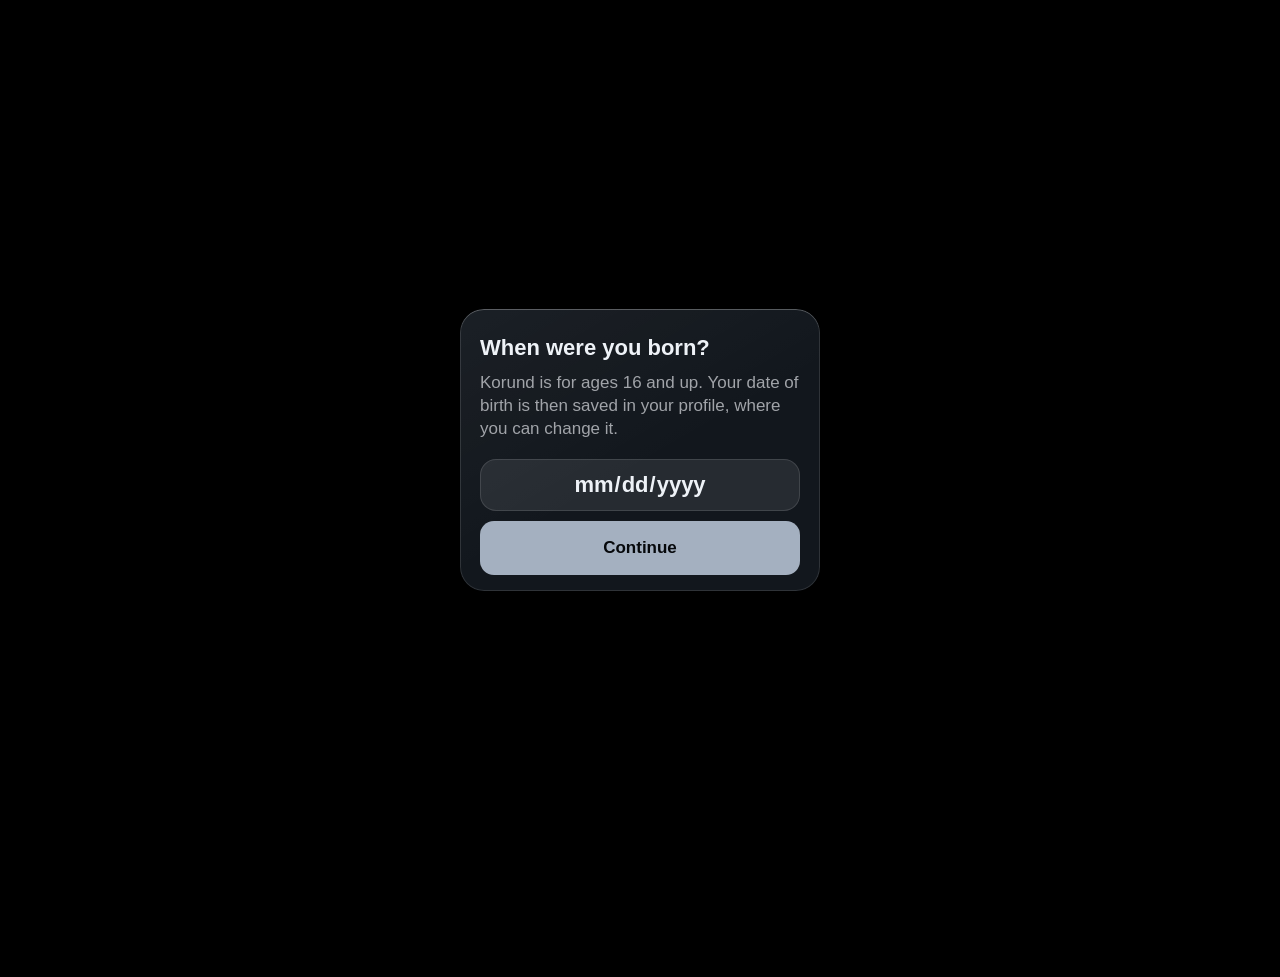
==== commit cb7eb6b1: "fix(audit): Befunde K-02, K-03, K-04, K-06, K-07, K-10, K-11, K-14–K-16, K-21 (Version 193) Audit vo" ====
--- a/index.html
+++ b/index.html
@@ -25,17 +25,23 @@
        Sonst würde beim Start kurz das andere Design aufblitzen. Ohne Auswahl folgt die App dem Gerät.
        Dasselbe gilt für den Stil: Das Attribut data-stil schaltet die glass.css ein. "Glass" ist der Standard,
        auch wenn noch nichts gespeichert ist. Nur wer ausdrücklich "Klassisch" gewählt hat, bekommt es nicht. -->
+  <!-- Seit Version 191: alteDesignsBeimStart ist der Schalter SHOW_ALTE_DESIGNS der app.js und muss gleich sein.
+       Mit false gelten immer Glass, Blau und Korund (Stil, Farbe und Look werden gelesen, aber nicht angewendet),
+       so blitzt beim Start nichts Altes auf. Gespeichert bleibt alles, wie es ist. -->
   <script>
+    var alteDesignsBeimStart = false;
+    // Seit Version 193: hellBeimStart ist der Schalter SHOW_HELL der app.js und muss gleich sein. Mit false startet die App immer dunkel.
+    var hellBeimStart = false;
     var stilBeimStart = "glass";
     var palette;
     var farbwelt = "blau";
     try {
       var gespeichert = JSON.parse(localStorage.getItem("einstellungen"));
-      if (gespeichert.stil === "klassisch") {
+      if (alteDesignsBeimStart && gespeichert.stil === "klassisch") {
         stilBeimStart = "klassisch";
       }
       var design = gespeichert.design;
-      if (design === "dunkel" || design === "hell") {
+      if (hellBeimStart && (design === "dunkel" || design === "hell")) {
         document.documentElement.setAttribute("data-design", design);
       }
       // Die Akzentfarbe: Ohne Eintrag oder bei einem unbekannten Wert gilt Blau (ohne Attribut).
@@ -45,7 +51,7 @@
       if (akzent === undefined) {
         akzent = "limette";
       }
-      if (akzent === "limette" || akzent === "rot" || akzent === "pink" || akzent === "lila") {
+      if (alteDesignsBeimStart && (akzent === "limette" || akzent === "rot" || akzent === "pink" || akzent === "lila")) {
         document.documentElement.setAttribute("data-akzent", akzent);
       }
       // Der Look: Ohne Eintrag gilt seit Version 141 "korund". "graphit", "mockup" und "korund" setzen ein Attribut,
@@ -56,7 +62,10 @@
         farbwelt = gespeichert.farbwelt;
       }
     } catch (fehler) {}
-    if (palette === undefined || palette === null || palette === "korund") {
+    if (!hellBeimStart) {
+      document.documentElement.setAttribute("data-design", "dunkel");
+    }
+    if (!alteDesignsBeimStart || palette === undefined || palette === null || palette === "korund") {
       palette = "korund";
     }
     if (palette === "graphit" || palette === "mockup" || palette === "korund") {
@@ -68,11 +77,11 @@
     }
   </script>
 
-  <link rel="stylesheet" href="style.css?v=186">
+  <link rel="stylesheet" href="style.css?v=193">
   <!-- Das Design "Glass": der Standard. Wirkt nicht, wenn in den Einstellungen "Klassisch" gewählt ist -->
-  <link rel="stylesheet" href="glass.css?v=186">
+  <link rel="stylesheet" href="glass.css?v=193">
   <!-- Der Look "Korund" mit seinen Farbwelten (seit Version 141). Wirkt nur mit Glass im dunklen Design und data-palette="korund" -->
-  <link rel="stylesheet" href="korund.css?v=186">
+  <link rel="stylesheet" href="korund.css?v=193">
 </head>
 <body>
 
@@ -161,8 +170,8 @@
         <div class="rad-titel" data-t="wdh">Wdh.</div>
         <input id="feld-wdh" class="zahl-feld" type="text" inputmode="numeric" autocomplete="off" enterkeyhint="done" aria-label="Wiederholungen" data-t-aria="wiederholungen">
         <div class="schnell">
-          <button onclick="feldAendern('feld-wdh', -1)" aria-label="Eine Wiederholung weniger" data-t-aria="wdh.weniger">−1</button>
-          <button onclick="feldAendern('feld-wdh', 1)" aria-label="Eine Wiederholung mehr" data-t-aria="wdh.mehr">+1</button>
+          <button onclick="feldAendern('feld-wdh', -1)" aria-label="−1 Wiederholung" data-t-aria="wdh.weniger">−1</button>
+          <button onclick="feldAendern('feld-wdh', 1)" aria-label="+1 Wiederholung" data-t-aria="wdh.mehr">+1</button>
         </div>
       </div>
       <div>
@@ -339,8 +348,8 @@
             <div class="rad-titel" data-t="wdh">Wdh.</div>
             <input id="t-feld-wdh" class="zahl-feld gross" type="text" inputmode="numeric" autocomplete="off" enterkeyhint="done" aria-label="Wiederholungen" data-t-aria="wiederholungen">
             <div class="schnell">
-              <button onclick="feldAendern('t-feld-wdh', -1)" aria-label="Eine Wiederholung weniger" data-t-aria="wdh.weniger">−1</button>
-              <button onclick="feldAendern('t-feld-wdh', 1)" aria-label="Eine Wiederholung mehr" data-t-aria="wdh.mehr">+1</button>
+              <button onclick="feldAendern('t-feld-wdh', -1)" aria-label="−1 Wiederholung" data-t-aria="wdh.weniger">−1</button>
+              <button onclick="feldAendern('t-feld-wdh', 1)" aria-label="+1 Wiederholung" data-t-aria="wdh.mehr">+1</button>
             </div>
           </div>
         </div>
@@ -363,10 +372,10 @@
         <div class="karten-knoepfe">
           <button class="knopf" onclick="pauseAendern(-15)">−15 s</button>
           <button class="knopf" onclick="pauseAendern(15)">+15 s</button>
-          <button class="knopf" onclick="pauseUeberspringen()" data-t="ueberspringen">Überspringen</button>
+          <button class="knopf" onclick="pauseUeberspringenTipp()" data-t="ueberspringen">Überspringen</button>
         </div>
         <!-- Look Korund (seit Version 142): "Pause überspringen" unten am Rand. Sonst ausgeblendet. -->
-        <button id="modus-pause-weiter" class="speichern-btn gross modus-pause-weiter" type="button" onclick="pauseUeberspringen()" data-t="pause.ueberspringen">Pause überspringen</button>
+        <button id="modus-pause-weiter" class="speichern-btn gross modus-pause-weiter" type="button" onclick="pauseUeberspringenTipp()" data-t="pause.ueberspringen">Pause überspringen</button>
         <p id="modus-naechstes" class="modus-ziel"></p>
         <!-- Look Korund (seit Version 142): die Karte "Als Nächstes" mit Figur, Name und Ziel. Sonst ausgeblendet. -->
         <div id="modus-als-naechstes" class="karte modus-als-naechstes"></div>
@@ -604,7 +613,7 @@
     <span id="pause-leiste-rest"></span>
     <button class="pause-leiste-zeit" onclick="pauseAendern(-15)">−15 s</button>
     <button class="pause-leiste-zeit" onclick="pauseAendern(15)">+15 s</button>
-    <button onclick="pauseUeberspringen()" aria-label="Pause beenden" data-t-aria="pause.beenden">✕</button>
+    <button onclick="pauseUeberspringenTipp()" aria-label="Pause beenden" data-t-aria="pause.beenden">✕</button>
   </div>
 
   <!-- Hinweis auf eine neue Version: erscheint über der Navigationsleiste -->
@@ -734,7 +743,7 @@
       <span id="erklaerung-titel" class="sheet-titel"></span>
       <button onclick="erklaerungSchliessen()" aria-label="Schließen" data-t-aria="schliessen">✕</button>
     </div>
-    <div id="erklaerung-inhalt" class="zusatz-inhalt"></div>
+    <div id="erklaerung-inhalt" class="zusatz-inhalt" tabindex="0"></div>
   </div>
 
   <!-- Sheet: Körpergewicht oder Körperfett eintragen. Titel und was zu sehen ist, stellt die app.js beim Öffnen ein. -->
@@ -887,8 +896,8 @@
           <div class="rad-titel" data-t="wdh">Wdh.</div>
           <input id="s-feld-wdh" class="zahl-feld" type="text" inputmode="numeric" autocomplete="off" enterkeyhint="done" aria-label="Wiederholungen" data-t-aria="wiederholungen">
           <div class="schnell">
-            <button onclick="feldAendern('s-feld-wdh', -1)" aria-label="Eine Wiederholung weniger" data-t-aria="wdh.weniger">−1</button>
-            <button onclick="feldAendern('s-feld-wdh', 1)" aria-label="Eine Wiederholung mehr" data-t-aria="wdh.mehr">+1</button>
+            <button onclick="feldAendern('s-feld-wdh', -1)" aria-label="−1 Wiederholung" data-t-aria="wdh.weniger">−1</button>
+            <button onclick="feldAendern('s-feld-wdh', 1)" aria-label="+1 Wiederholung" data-t-aria="wdh.mehr">+1</button>
           </div>
         </div>
       </div>
@@ -1018,7 +1027,7 @@
             <span class="einst-titel" data-t="einst.eintraege">Einträge ansehen</span>
             <span class="einst-pfeil" aria-hidden="true">›</span>
           </button>
-          <input id="backup-datei" class="unsichtbar" type="file" accept=".json,application/json" onchange="backupDateiGewaehlt(this)">
+          <input id="backup-datei" class="unsichtbar" type="file" aria-label="Backup importieren" data-t-aria="backup.importieren" accept=".json,application/json" onchange="backupDateiGewaehlt(this)">
         </div>
         <p id="daten-meldung" class="einst-fuss"></p>
         <p id="backup-nur-hier" class="einst-fuss" data-t="backup.nurHier">Deine Daten liegen nur auf diesem Gerät. Ein Backup schützt sie.</p>
@@ -1109,7 +1118,7 @@
               <span class="einst-pfeil" aria-hidden="true">›</span>
             </button>
           </div>
-          <p class="einst-fuss" data-t="cloud.automatisch">Nach jedem Training sichert Korund von selbst. Gesichert wird dasselbe wie beim Backup-Export.</p>
+          <p class="einst-fuss" data-t="cloud.automatisch">Nach jedem Training sichert Korund von selbst. Gesichert wird weniger als beim Backup-Export: Körperfett, Notizen, Einschränkungen, Auszeiten, Rückblick-Antworten und die meisten Einstellungen bleiben auf dem Gerät. Diese Daten enthält nur die Datei von „Backup exportieren“.</p>
           <button class="zweit-btn" onclick="cloudAbmeldenFragen()" data-t="cloud.abmelden">Abmelden</button>
           <button id="cloud-loeschen" class="zweit-btn gefahr" onclick="cloudLoeschenFragen()" data-t="cloud.loeschen">Konto und Cloud-Backup löschen</button>
         </div>
@@ -1171,23 +1180,26 @@
 
       <!-- Unterseite: Design -->
       <div id="einst-ansicht-design" class="einst-ansicht versteckt">
-        <div id="design-auswahl" class="umschalter gross"></div>
-        <p class="einst-fuss" data-t="design.hinweis">„System“ folgt der Einstellung deines Geräts.</p>
-        <!-- Der Stil: Klassisch oder Glass. Den Umschalter baut die app.js. -->
-        <h2 class="abschnitt" data-t="stil">Stil</h2>
-        <div id="stil-auswahl" class="umschalter gross"></div>
-        <p class="einst-fuss" data-t="stil.hinweis">„Glass“ zeigt Karten und Leisten als halbtransparentes Glas. Anordnung und Funktionen bleiben gleich.</p>
+        <!-- Dunkel/Hell/System (data-hell) seit Version 193 nur mit SHOW_HELL in der app.js zu sehen -->
+        <div id="design-auswahl" class="umschalter gross" data-hell></div>
+        <p class="einst-fuss" data-t="design.hinweis" data-hell>„System“ folgt der Einstellung deines Geräts.</p>
+        <!-- Der Stil: Klassisch oder Glass. Den Umschalter baut die app.js. Stil, Farbe und Look (data-alte-designs) sind seit Version 191
+             nur mit SHOW_ALTE_DESIGNS in der app.js zu sehen. -->
+        <h2 class="abschnitt" data-t="stil" data-alte-designs>Stil</h2>
+        <div id="stil-auswahl" class="umschalter gross" data-alte-designs></div>
+        <p class="einst-fuss" data-t="stil.hinweis" data-alte-designs>„Glass“ zeigt Karten und Leisten als halbtransparentes Glas. Anordnung und Funktionen bleiben gleich.</p>
         <!-- Die Akzentfarbe: eine Reihe aus Farbpunkten. Die Punkte baut die app.js. -->
-        <h2 class="abschnitt" data-t="akzent">Farbe</h2>
-        <div id="akzent-auswahl" role="group" aria-label="Farbe" data-t-aria="akzent"></div>
+        <h2 class="abschnitt" data-t="akzent" data-alte-designs>Farbe</h2>
+        <div id="akzent-auswahl" data-alte-designs role="group" aria-label="Farbe" data-t-aria="akzent"></div>
         <!-- Der Look: Korund, Schwarz, Graphit oder Mockup. Den Umschalter baut die app.js, in Klassisch ist er gesperrt. -->
-        <h2 class="abschnitt" data-t="palette">Look</h2>
-        <div id="palette-auswahl" class="umschalter gross"></div>
-        <p class="einst-fuss" data-t="palette.hinweis">Der Look gilt nur mit „Glass“ im dunklen Design. „Korund“ ist das neue Design, „Schwarz“ das bisherige. Bei „Graphit“ und „Mockup“ zeigt die gewählte Farbe „Heute“ und deinen Fortschritt.</p>
+        <h2 class="abschnitt" data-t="palette" data-alte-designs>Look</h2>
+        <div id="palette-auswahl" class="umschalter gross" data-alte-designs></div>
+        <p class="einst-fuss" data-t="palette.hinweis" data-alte-designs>Der Look gilt nur mit „Glass“ im dunklen Design. „Korund“ ist das neue Design, „Schwarz“ das bisherige. Bei „Graphit“ und „Mockup“ zeigt die gewählte Farbe „Heute“ und deinen Fortschritt.</p>
         <!-- Die Farbwelt (seit Version 141): nur im Look Korund. Die Zeilen baut die app.js. -->
         <h2 class="abschnitt" data-t="farbwelt">Farbwelt</h2>
         <div id="farbwelt-auswahl" class="karte einst-liste"></div>
-        <p class="einst-fuss" data-t="farbwelt.hinweis">Die Farbwelt gilt im Look „Korund“. Sie färbt Fortschritt, Knöpfe und das K auf Home.</p>
+        <p class="einst-fuss" data-t="farbwelt.hinweis" data-hell>Die Farbwelt gilt im dunklen Design, auch bei „System“ mit dunklem Gerät. Sie färbt Fortschritt, Knöpfe und das K auf Home.</p>
+        <p class="einst-fuss versteckt" data-t="farbwelt.hinweisNurDunkel" data-nur-dunkel>Die Farbwelt färbt Fortschritt, Knöpfe und das K auf Home.</p>
       </div>
 
       <!-- Unterseite: Sprache -->
@@ -1287,9 +1299,9 @@
   </div>
 
 <!-- Erst die Texte, die Übungsdaten und die Übungsbilder, dann die App, die alles benutzt -->
-<script src="texte.js?v=186"></script>
-<script src="uebungen.js?v=186"></script>
-<script src="erklaerungen.js?v=186"></script>
+<script src="texte.js?v=193"></script>
+<script src="uebungen.js?v=193"></script>
+<script src="erklaerungen.js?v=193"></script>
 <script src="erklaerungen-brust.js"></script>
 <script src="erklaerungen-latissimus.js"></script>
 <script src="erklaerungen-trizeps.js"></script>
@@ -1311,15 +1323,15 @@
 <script src="erklaerungen-abduktoren.js"></script>
 <script src="erklaerungen-adduktoren.js"></script>
 <script src="erklaerungen-ganzkoerper.js"></script>
-<script src="raenge.js?v=186"></script>
-<script src="bilder.js?v=186"></script>
-<script src="vorlagen.js?v=186"></script>
-<script src="figuren.js?v=186"></script>
+<script src="raenge.js?v=193"></script>
+<script src="bilder.js?v=193"></script>
+<script src="vorlagen.js?v=193"></script>
+<script src="figuren.js?v=193"></script>
 <!-- Die Einführung (Rundgang durch die App). Sie steht ohne ?v=N da, wie die erklaerungen-*.js -->
 <script src="einfuehrung.js"></script>
 <!-- Supabase für das Cloud-Backup (seit Version 146). Die Version steht im Dateinamen, deshalb ohne ?v=N -->
 <script src="supabase-2.117.2.js"></script>
-<script src="app.js?v=186"></script>
+<script src="app.js?v=193"></script>
 
 </body>
 </html>
--- a/style.css
+++ b/style.css
@@ -4337,6 +4337,18 @@
   margin: auto;
 }
 
+/* Seit Version 189: Auch die Rückfrage kann höher als das Fenster sein (Rückfrage vor dem Ersetzen bei 320 × 568).
+   Dieselbe Lösung wie beim Import-Dialog: die Ebene scrollt, die Box steht mit margin: auto. Passt sie ins Fenster, sieht sie aus
+   wie vorher. */
+#frage-hintergrund {
+  overflow-y: auto;
+}
+
+#frage {
+  flex: none;
+  margin: auto;
+}
+
 /* Prüfung beim Start (seit Version 164): deckt die ganze App ab, auch Dialoge (40) und die Einführung (50, 51) */
 #start-ebene {
   position: fixed;
--- a/korund.css
+++ b/korund.css
@@ -8407,14 +8407,15 @@
 :root[data-stil="glass"][data-palette="korund"][data-design="dunkel"] .statistik-woche-name { color: var(--text-aus); font-size: 10.5px; font-weight: 600; font-variant-numeric: tabular-nums; }
 :root[data-stil="glass"][data-palette="korund"][data-design="dunkel"] .statistik-woche.jetzt .statistik-woche-name { color: #FF9F45; }
 :root[data-stil="glass"][data-palette="korund"][data-design="dunkel"] .statistik-woche-kacheln { display: grid; grid-template-columns: repeat(3, 1fr); gap: 10px; }
-:root[data-stil="glass"][data-palette="korund"][data-design="dunkel"] .statistik-kachel { display: flex; flex-direction: column; align-items: flex-start; gap: 2px; min-width: 0; margin: 0; padding: 14px 12px; animation: korund-karte-rein 0.4s ease both; }
+:root[data-stil="glass"][data-palette="korund"][data-design="dunkel"] .statistik-kachel { display: flex; flex-direction: column; align-items: flex-start; gap: 2px; min-width: 0; container-type: inline-size; margin: 0; padding: 14px 12px; animation: korund-karte-rein 0.4s ease both; }
 :root[data-stil="glass"][data-palette="korund"][data-design="dunkel"] .statistik-kachel .status-symbol { display: grid; place-items: center; width: 34px; height: 34px; margin-bottom: 8px; border-radius: 50%; }
 :root[data-stil="glass"][data-palette="korund"][data-design="dunkel"] .statistik-kachel .status-symbol svg { width: 18px; height: 18px; }
 :root[data-stil="glass"][data-palette="korund"][data-design="dunkel"] .statistik-kachel.farbe-blau .status-symbol { background: rgba(110, 168, 255, 0.15); color: #7EB0FF; }
 :root[data-stil="glass"][data-palette="korund"][data-design="dunkel"] .statistik-kachel.farbe-tuerkis .status-symbol { background: rgba(95, 212, 196, 0.15); color: #5FD4C4; }
 :root[data-stil="glass"][data-palette="korund"][data-design="dunkel"] .statistik-kachel.farbe-lila .status-symbol { background: rgba(169, 139, 255, 0.16); color: #A98BFF; }
-:root[data-stil="glass"][data-palette="korund"][data-design="dunkel"] .statistik-kachel-wert { font-size: 21px; font-weight: 700; font-variant-numeric: tabular-nums; white-space: nowrap; }
-:root[data-stil="glass"][data-palette="korund"][data-design="dunkel"] .statistik-kachel-wert span { color: var(--text-leise); font-size: 13px; font-weight: 600; }
+:root[data-stil="glass"][data-palette="korund"][data-design="dunkel"] .statistik-kachel-wert { font-size: 21px; font-size: min(21px, 23cqw); font-weight: 700; font-variant-numeric: tabular-nums; white-space: nowrap; }
+:root[data-stil="glass"][data-palette="korund"][data-design="dunkel"] .statistik-kachel-wert span { color: var(--text-leise); font-size: 13px; font-weight: 600; display: block; }
+:root[data-stil="glass"][data-palette="korund"][data-design="dunkel"] .statistik-kachel .seiten-klein { margin-bottom: auto; }
 :root[data-stil="glass"][data-palette="korund"][data-design="dunkel"] .statistik-kachel .seiten-klein { overflow: hidden; max-width: 100%; text-overflow: ellipsis; white-space: nowrap; }
 :root[data-stil="glass"][data-palette="korund"][data-design="dunkel"] .statistik-kachel-balken { width: 100%; height: 4px; margin-top: 10px; border-radius: 2px; background: rgba(255, 255, 255, 0.08); overflow: hidden; }
 :root[data-stil="glass"][data-palette="korund"][data-design="dunkel"] .statistik-kachel-balken span { display: block; height: 100%; border-radius: 2px; transform-origin: left; animation: korund-wachsen-breit 0.6s cubic-bezier(0.2, 0.8, 0.2, 1) both;  }
@@ -8447,14 +8448,15 @@
   :root[data-stil="glass"][data-palette="korund"]:not([data-design="hell"]) .statistik-woche-name { color: var(--text-aus); font-size: 10.5px; font-weight: 600; font-variant-numeric: tabular-nums; }
   :root[data-stil="glass"][data-palette="korund"]:not([data-design="hell"]) .statistik-woche.jetzt .statistik-woche-name { color: #FF9F45; }
   :root[data-stil="glass"][data-palette="korund"]:not([data-design="hell"]) .statistik-woche-kacheln { display: grid; grid-template-columns: repeat(3, 1fr); gap: 10px; }
-  :root[data-stil="glass"][data-palette="korund"]:not([data-design="hell"]) .statistik-kachel { display: flex; flex-direction: column; align-items: flex-start; gap: 2px; min-width: 0; margin: 0; padding: 14px 12px; animation: korund-karte-rein 0.4s ease both; }
+  :root[data-stil="glass"][data-palette="korund"]:not([data-design="hell"]) .statistik-kachel { display: flex; flex-direction: column; align-items: flex-start; gap: 2px; min-width: 0; container-type: inline-size; margin: 0; padding: 14px 12px; animation: korund-karte-rein 0.4s ease both; }
   :root[data-stil="glass"][data-palette="korund"]:not([data-design="hell"]) .statistik-kachel .status-symbol { display: grid; place-items: center; width: 34px; height: 34px; margin-bottom: 8px; border-radius: 50%; }
   :root[data-stil="glass"][data-palette="korund"]:not([data-design="hell"]) .statistik-kachel .status-symbol svg { width: 18px; height: 18px; }
   :root[data-stil="glass"][data-palette="korund"]:not([data-design="hell"]) .statistik-kachel.farbe-blau .status-symbol { background: rgba(110, 168, 255, 0.15); color: #7EB0FF; }
   :root[data-stil="glass"][data-palette="korund"]:not([data-design="hell"]) .statistik-kachel.farbe-tuerkis .status-symbol { background: rgba(95, 212, 196, 0.15); color: #5FD4C4; }
   :root[data-stil="glass"][data-palette="korund"]:not([data-design="hell"]) .statistik-kachel.farbe-lila .status-symbol { background: rgba(169, 139, 255, 0.16); color: #A98BFF; }
-  :root[data-stil="glass"][data-palette="korund"]:not([data-design="hell"]) .statistik-kachel-wert { font-size: 21px; font-weight: 700; font-variant-numeric: tabular-nums; white-space: nowrap; }
-  :root[data-stil="glass"][data-palette="korund"]:not([data-design="hell"]) .statistik-kachel-wert span { color: var(--text-leise); font-size: 13px; font-weight: 600; }
+  :root[data-stil="glass"][data-palette="korund"]:not([data-design="hell"]) .statistik-kachel-wert { font-size: 21px; font-size: min(21px, 23cqw); font-weight: 700; font-variant-numeric: tabular-nums; white-space: nowrap; }
+  :root[data-stil="glass"][data-palette="korund"]:not([data-design="hell"]) .statistik-kachel-wert span { color: var(--text-leise); font-size: 13px; font-weight: 600; display: block; }
+  :root[data-stil="glass"][data-palette="korund"]:not([data-design="hell"]) .statistik-kachel .seiten-klein { margin-bottom: auto; }
   :root[data-stil="glass"][data-palette="korund"]:not([data-design="hell"]) .statistik-kachel .seiten-klein { overflow: hidden; max-width: 100%; text-overflow: ellipsis; white-space: nowrap; }
   :root[data-stil="glass"][data-palette="korund"]:not([data-design="hell"]) .statistik-kachel-balken { width: 100%; height: 4px; margin-top: 10px; border-radius: 2px; background: rgba(255, 255, 255, 0.08); overflow: hidden; }
   :root[data-stil="glass"][data-palette="korund"]:not([data-design="hell"]) .statistik-kachel-balken span { display: block; height: 100%; border-radius: 2px; transform-origin: left; animation: korund-wachsen-breit 0.6s cubic-bezier(0.2, 0.8, 0.2, 1) both;  }
